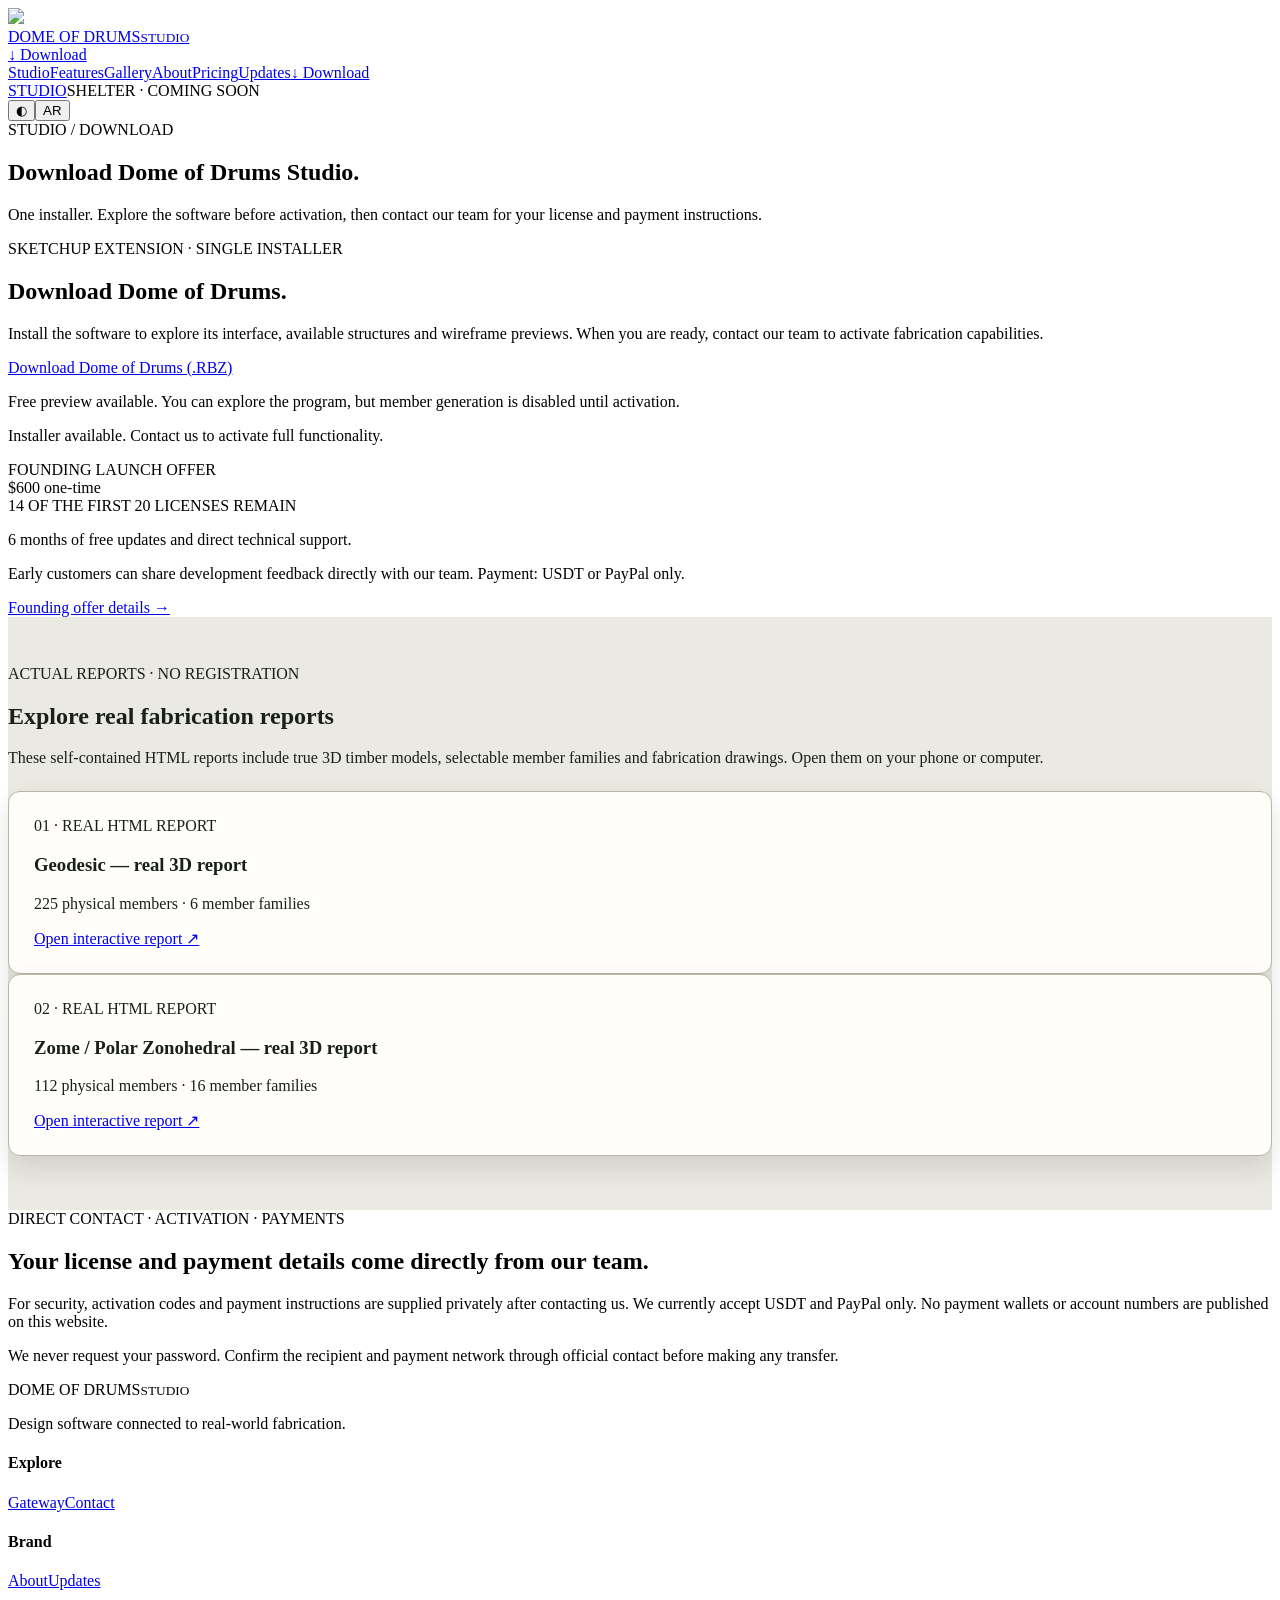
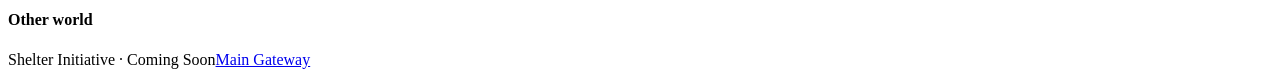
==== studio/download/index.html @ f448e8f7 "Add files via upload" ====
<!DOCTYPE html>

<html data-theme="dark" lang="en"><head><meta charset="utf-8"/><meta content="width=device-width, initial-scale=1, viewport-fit=cover" name="viewport"/><title>Download Dome of Drums Studio</title><link href="/assets/css/site.css" rel="stylesheet"/></head><body><div class="site"><header class="header dark"><div class="wrap"><a class="brand" href="/"><img src="/assets/images/logo-symbol.png"/><div class="brandname">DOME OF DRUMS<small>STUDIO</small></div></a><a class="dod-mobile-cta" data-ar="↓ تحميل" data-en="↓ Download" href="/studio/pricing/#special-launch-offer">↓ Download</a><nav class="nav"><a class="" data-ar="الاستوديو" data-en="Studio" href="/studio/">Studio</a><a class="" data-ar="المزايا" data-en="Features" href="/studio/features/">Features</a><a class="" data-ar="المعرض" data-en="Gallery" href="/studio/gallery/">Gallery</a><a class="" data-ar="عنّا" data-en="About" href="/studio/about/">About</a><a class="" data-ar="السعر" data-en="Pricing" href="/studio/pricing/">Pricing</a><a class="" data-ar="التحديثات" data-en="Updates" href="/studio/updates/">Updates</a><a class="dod-header-cta" data-ar="↓ التحميل" data-en="↓ Download" href="/studio/pricing/#special-launch-offer">↓ Download</a><div class="switcher"><a class="active" href="/studio/">STUDIO</a><span aria-label="Shelter section coming soon" class="dod-coming-soon-nav" data-ar="المأوى · قريبًا" data-en="SHELTER · COMING SOON">SHELTER · COMING SOON</span></div><button class="round theme-toggle">◐</button><button class="round lang-toggle">AR</button></nav></div></header>
<section class="pagehead dod-download-head"><div class="wrap">
<div class="kicker" data-ar="الاستوديو / التحميل" data-en="STUDIO / DOWNLOAD">STUDIO / DOWNLOAD</div>
<h1 data-ar="تحميل برنامج Dome of Drums Studio." data-en="Download Dome of Drums Studio.">Download Dome of Drums Studio.</h1>
<p data-ar="ملف تثبيت واحد. يمكنك معاينة البرنامج قبل التفعيل، ثم التواصل معنا للحصول على كود الترخيص وبيانات الدفع." data-en="One installer. Explore the software before activation, then contact our team for your license and payment instructions.">One installer. Explore the software before activation, then contact our team for your license and payment instructions.</p>
</div></section>
<section class="section paper dod-editions" id="get-installer"><div class="wrap dod-v23-install-wrap">
<div class="dod-v23-install"><div class="dod-v23-install-copy"><span class="dod-v23-eyebrow" data-ar="إضافة SketchUp · ملف تثبيت واحد" data-en="SKETCHUP EXTENSION · SINGLE INSTALLER">SKETCHUP EXTENSION · SINGLE INSTALLER</span><h2 data-ar="حمّل Dome of Drums." data-en="Download Dome of Drums.">Download Dome of Drums.</h2><p data-ar="ثبّت البرنامج لاستكشاف واجهته والأنظمة المتاحة ومعاينات الهياكل السلكية. وعندما تصبح جاهزًا، تواصل مع فريقنا لتفعيل قدرات التصنيع." data-en="Install the software to explore its interface, available structures and wireframe previews. When you are ready, contact our team to activate fabrication capabilities.">Install the software to explore its interface, available structures and wireframe previews. When you are ready, contact our team to activate fabrication capabilities.</p>
<a class="btn primary dod-v23-main-download dod-rbz-button" data-ar="تحميل البرنامج (.RBZ)" data-dod-download-rbz="unified" data-en="Download (.RBZ)" download="dome-of-drums-installer.rbz" href="/downloads/dome-of-drums-installer.rbz">Download Dome of Drums (.RBZ)</a>
<p class="dod-v23-free-note" data-ar="يمكنك معاينة البرنامج مجانًا، لكن لن تتمكن من توليد الممبرز قبل التفعيل." data-en="Free preview available. You can explore the program, but member generation is disabled until activation.">Free preview available. You can explore the program, but member generation is disabled until activation.</p>
<p class="dod-status dod-package-status" data-dod-package-status="" role="status">Installer available. Contact us to activate full functionality.</p>
</div><div class="dod-v23-install-aside"><div class="dod-v23-install-aside-tag" data-ar="عرض الإطلاق للمؤسسين" data-en="FOUNDING LAUNCH OFFER">FOUNDING LAUNCH OFFER</div><div class="dod-v23-install-amount">$600 <span data-ar="مرة واحدة" data-en="one-time">one-time</span></div><div class="dod-v23-install-left" data-ar="متبقي 14 من أول 20 رخصة" data-en="14 OF THE FIRST 20 LICENSES REMAIN">14 OF THE FIRST 20 LICENSES REMAIN</div><p data-ar="6 أشهر من التحديثات المجانية والدعم الفني المباشر." data-en="6 months of free updates and direct technical support.">6 months of free updates and direct technical support.</p><p data-ar="يمكن للمستخدمين الأوائل مشاركة ملاحظات التطوير مباشرة مع الفريق. الدفع: USDT أو PayPal فقط." data-en="Early customers can share development feedback directly with our team. Payment: USDT or PayPal only.">Early customers can share development feedback directly with our team. Payment: USDT or PayPal only.</p><a data-ar="تفاصيل عرض المؤسسين ←" data-en="Founding offer details →" href="/studio/pricing/">Founding offer details →</a></div></div>
</div></section><section class="section" style="background:#eae9e2;color:#192018;padding-top:48px;padding-bottom:54px"><div class="wrap"><div class="kicker">ACTUAL REPORTS · NO REGISTRATION</div><h2 data-ar="استكشف تقارير تصنيع حقيقية" data-en="Explore real fabrication reports">Explore real fabrication reports</h2><p data-ar="تقارير HTML مستقلة تحتوي على نماذج خشبية ثلاثية الأبعاد حقيقية، وعائلات الممبرز ورسومات التصنيع. افتحها من هاتفك أو الكمبيوتر." data-en="These self-contained HTML reports include true 3D timber models, selectable member families and fabrication drawings. Open them on your phone or computer.">These self-contained HTML reports include true 3D timber models, selectable member families and fabrication drawings. Open them on your phone or computer.</p><div class="grid2" style="margin-top:24px"><article class="card" style="background:#fffefb!important;border:1px solid #b7b5a5!important;box-shadow:0 12px 28px rgba(30,38,26,.13)!important;padding:25px;border-radius:12px;"><div class="num">01 · REAL HTML REPORT</div><h3 data-ar="Geodesic — التقرير الحقيقي" data-en="Geodesic — real 3D report">Geodesic — real 3D report</h3><p data-ar="225 ممبرًا · 6 عائلات تصنيع" data-en="225 physical members · 6 member families">225 physical members · 6 member families</p><a class="btn primary" data-ar="فتح التقرير التفاعلي ↗" data-en="Open interactive report ↗" href="/assets/reports/geodesic-fabrication-report.html" rel="noopener" target="_blank">Open interactive report ↗</a></article><article class="card" style="background:#fffefb!important;border:1px solid #b7b5a5!important;box-shadow:0 12px 28px rgba(30,38,26,.13)!important;padding:25px;border-radius:12px;"><div class="num">02 · REAL HTML REPORT</div><h3 data-ar="Zome / Polar Zonohedral — التقرير الحقيقي" data-en="Zome / Polar Zonohedral — real 3D report">Zome / Polar Zonohedral — real 3D report</h3><p data-ar="112 ممبرًا · 16 عائلة تصنيع" data-en="112 physical members · 16 member families">112 physical members · 16 member families</p><a class="btn primary" data-ar="فتح التقرير التفاعلي ↗" data-en="Open interactive report ↗" href="/assets/reports/zome-fabrication-report.html" rel="noopener" target="_blank">Open interactive report ↗</a></article></div></div></section><section class="dod-contact-band"><div class="wrap"><div class="kicker" data-ar="التواصل المباشر · التفعيل · الدفع" data-en="DIRECT CONTACT · ACTIVATION · PAYMENTS">DIRECT CONTACT · ACTIVATION · PAYMENTS</div><h2 data-ar="كود التفعيل وبيانات الدفع تصلك مباشرة من فريقنا." data-en="Your license and payment details come directly from our team.">Your license and payment details come directly from our team.</h2><p data-ar="لزيادة الأمان، يُطلب كود التفعيل وبيانات الدفع مباشرة من الفريق عبر وسائل التواصل الرسمية. طرق الدفع المتاحة حصرًا: USDT وPayPal. لا ننشر عناوين محافظ أو حسابات دفع هنا." data-en="For security, activation codes and payment instructions are supplied privately after contacting us. We currently accept USDT and PayPal only. No payment wallets or account numbers are published on this website.">For security, activation codes and payment instructions are supplied privately after contacting us. We currently accept USDT and PayPal only. No payment wallets or account numbers are published on this website.</p><div class="dod-contact-links"><a aria-label="Official email" class="dod-contact-method" data-dod-email=""></a><a aria-label="Official WhatsApp" class="dod-contact-method" data-dod-whatsapp="" rel="noopener noreferrer" target="_blank"></a></div><p class="dod-contact-fine" data-ar="لا نطلب كلمة مرورك. تأكد من هوية المستلم وشبكة USDT عبر التواصل الرسمي قبل أي تحويل." data-en="We never request your password. Confirm the recipient and payment network through official contact before making any transfer.">We never request your password. Confirm the recipient and payment network through official contact before making any transfer.</p></div></section><footer class="footer"><div class="wrap"><div><div class="brandname">DOME OF DRUMS<small>STUDIO</small></div><p data-ar="برنامج تصميم مرتبط مباشرة بالتصنيع الحقيقي." data-en="Design software connected to real-world fabrication.">Design software connected to real-world fabrication.</p></div><div><h4>Explore</h4><a href="/">Gateway</a><a href="/contact/">Contact</a></div><div><h4>Brand</h4><a href="/studio/about/">About</a><a href="/studio/updates/">Updates</a></div><div><h4>Other world</h4><span class="dod-coming-soon-footer" data-ar="المأوى · قريبًا" data-en="Shelter Initiative · Coming Soon">Shelter Initiative · Coming Soon</span><a href="/">Main Gateway</a></div></div></footer></div><script src="/assets/js/site.js"></script><script src="/assets/js/public-settings.js"></script><script src="/assets/js/public-ui.js"></script></body></html>
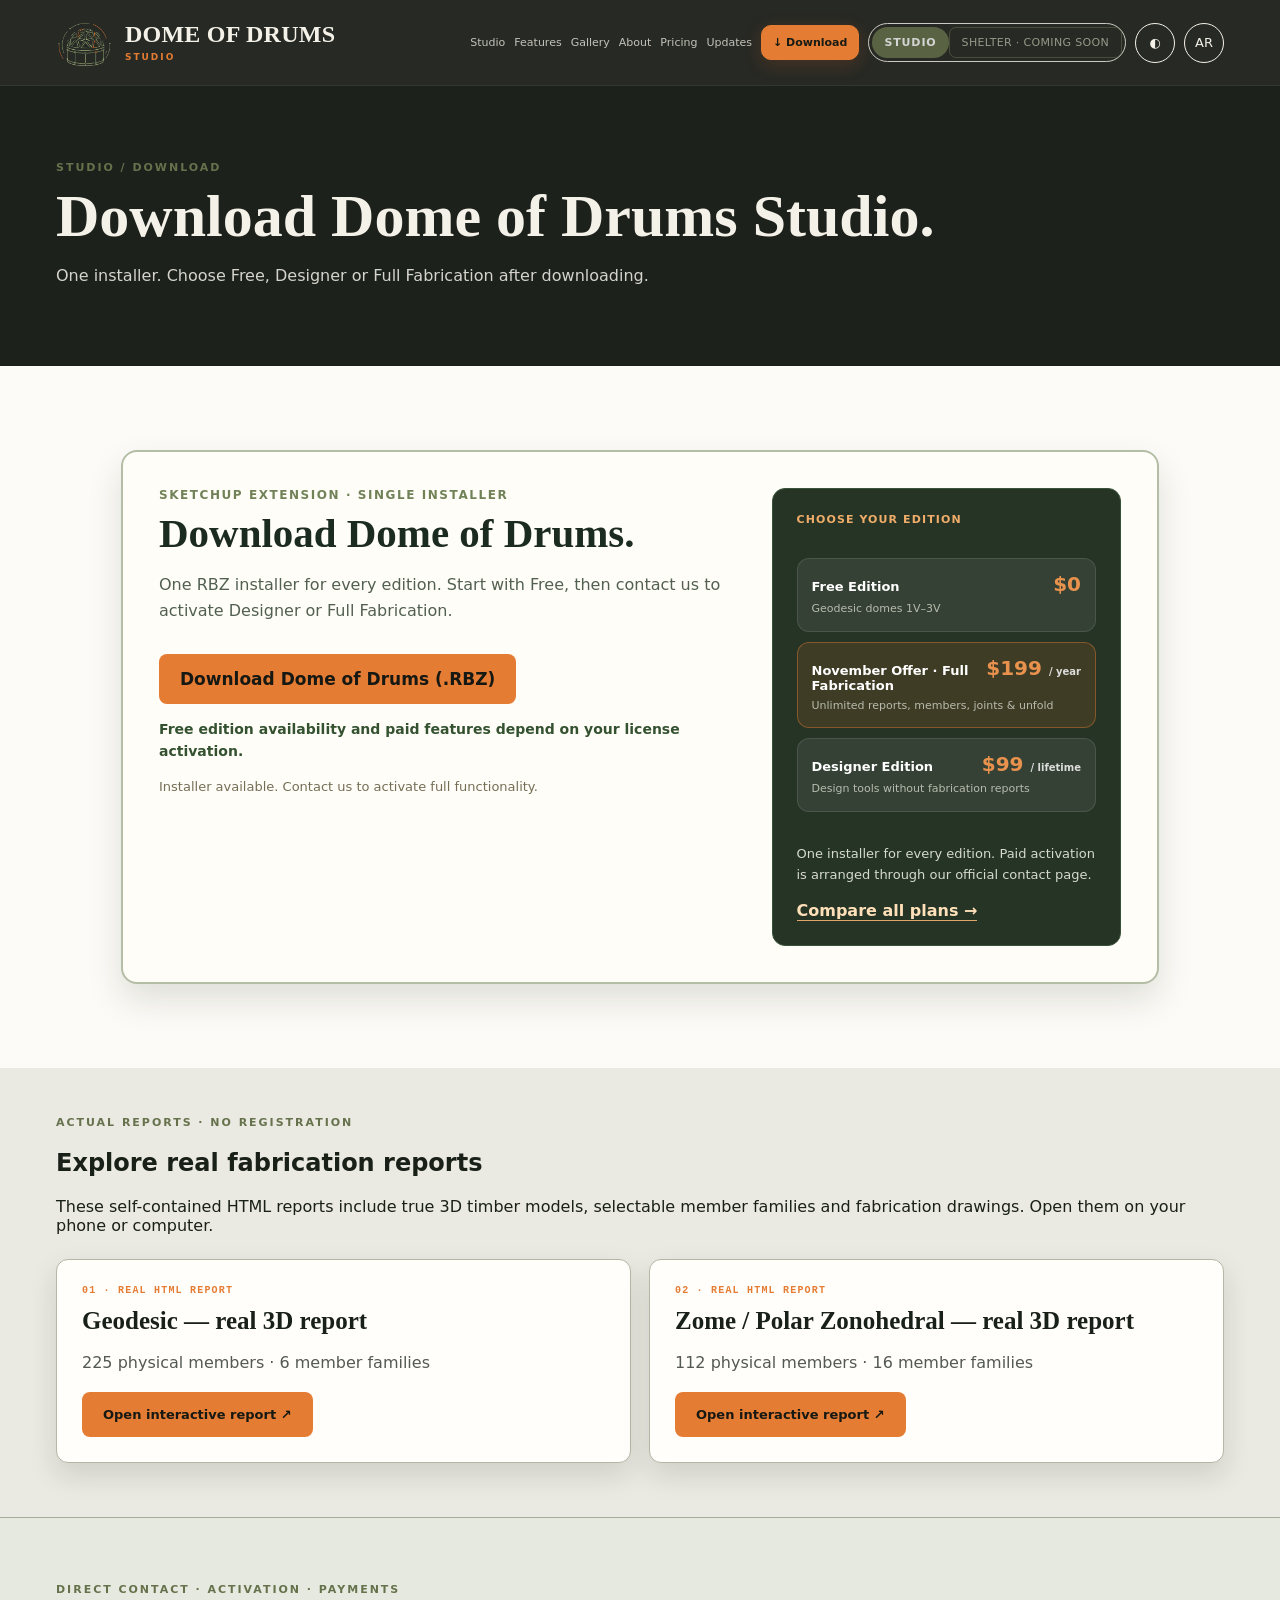
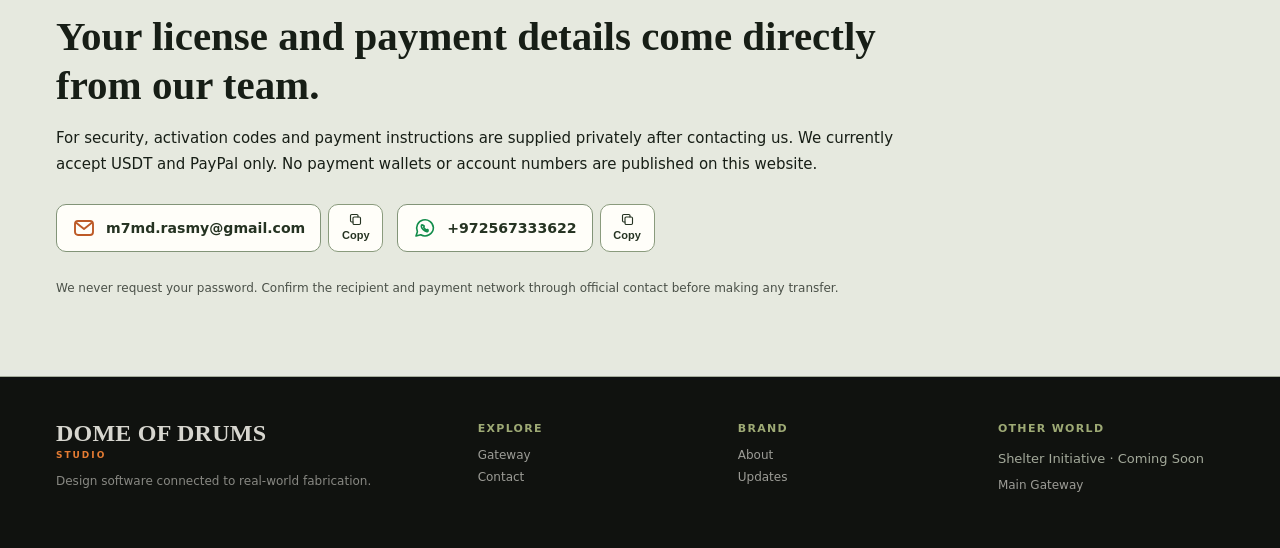
==== commit a4108079: "Update index.html" ====
--- a/studio/download/index.html
+++ b/studio/download/index.html
@@ -1,15 +1,33 @@
+<!DOCTYPE html>
 <!DOCTYPE html>
 
-<html data-theme="dark" lang="en"><head><meta charset="utf-8"/><meta content="width=device-width, initial-scale=1, viewport-fit=cover" name="viewport"/><title>Download Dome of Drums Studio</title><link href="/assets/css/site.css" rel="stylesheet"/></head><body><div class="site"><header class="header dark"><div class="wrap"><a class="brand" href="/"><img src="/assets/images/logo-symbol.png"/><div class="brandname">DOME OF DRUMS<small>STUDIO</small></div></a><a class="dod-mobile-cta" data-ar="↓ تحميل" data-en="↓ Download" href="/studio/pricing/#special-launch-offer">↓ Download</a><nav class="nav"><a class="" data-ar="الاستوديو" data-en="Studio" href="/studio/">Studio</a><a class="" data-ar="المزايا" data-en="Features" href="/studio/features/">Features</a><a class="" data-ar="المعرض" data-en="Gallery" href="/studio/gallery/">Gallery</a><a class="" data-ar="عنّا" data-en="About" href="/studio/about/">About</a><a class="" data-ar="السعر" data-en="Pricing" href="/studio/pricing/">Pricing</a><a class="" data-ar="التحديثات" data-en="Updates" href="/studio/updates/">Updates</a><a class="dod-header-cta" data-ar="↓ التحميل" data-en="↓ Download" href="/studio/pricing/#special-launch-offer">↓ Download</a><div class="switcher"><a class="active" href="/studio/">STUDIO</a><span aria-label="Shelter section coming soon" class="dod-coming-soon-nav" data-ar="المأوى · قريبًا" data-en="SHELTER · COMING SOON">SHELTER · COMING SOON</span></div><button class="round theme-toggle">◐</button><button class="round lang-toggle">AR</button></nav></div></header>
+<html data-theme="dark" lang="en"><head><meta charset="utf-8"/><meta content="width=device-width, initial-scale=1, viewport-fit=cover" name="viewport"/><title>Download Dome of Drums Studio</title><link href="/assets/css/site.css" rel="stylesheet"/><style>
+.dod-edition-summary{display:grid;gap:10px;margin:20px 0}
+.dod-edition-summary .edition-line{display:grid;grid-template-columns:1fr auto;align-items:baseline;gap:4px 10px;padding:13px 14px;border-radius:12px;background:rgba(255,255,255,.065);border:1px solid rgba(255,255,255,.11)}
+.dod-edition-summary .edition-highlight{background:rgba(217,111,43,.14);border-color:rgba(229,124,51,.42)}
+.dod-edition-summary strong{font-size:13px;color:#fff}
+.dod-edition-summary .edition-line>span{font-weight:800;color:#e8924e;font-size:20px}
+.dod-edition-summary em{font-size:10px;font-weight:600;color:#ddd;font-style:normal}
+.dod-edition-summary small{grid-column:1/-1;color:#b8bbae;font-size:11px;line-height:1.6}
+</style></head><body><div class="site"><header class="header dark"><div class="wrap"><a class="brand" href="/"><img src="/assets/images/logo-symbol.png"/><div class="brandname">DOME OF DRUMS<small>STUDIO</small></div></a><a class="dod-mobile-cta" data-ar="↓ تحميل" data-en="↓ Download" href="/studio/pricing/#special-launch-offer">↓ Download</a><nav class="nav"><a class="" data-ar="الاستوديو" data-en="Studio" href="/studio/">Studio</a><a class="" data-ar="المزايا" data-en="Features" href="/studio/features/">Features</a><a class="" data-ar="المعرض" data-en="Gallery" href="/studio/gallery/">Gallery</a><a class="" data-ar="عنّا" data-en="About" href="/studio/about/">About</a><a class="" data-ar="السعر" data-en="Pricing" href="/studio/pricing/">Pricing</a><a class="" data-ar="التحديثات" data-en="Updates" href="/studio/updates/">Updates</a><a class="dod-header-cta" data-ar="↓ التحميل" data-en="↓ Download" href="/studio/pricing/#special-launch-offer">↓ Download</a><div class="switcher"><a class="active" href="/studio/">STUDIO</a><span aria-label="Shelter section coming soon" class="dod-coming-soon-nav" data-ar="المأوى · قريبًا" data-en="SHELTER · COMING SOON">SHELTER · COMING SOON</span></div><button class="round theme-toggle">◐</button><button class="round lang-toggle">AR</button></nav></div></header>
 <section class="pagehead dod-download-head"><div class="wrap">
 <div class="kicker" data-ar="الاستوديو / التحميل" data-en="STUDIO / DOWNLOAD">STUDIO / DOWNLOAD</div>
-<h1 data-ar="تحميل برنامج Dome of Drums Studio." data-en="Download Dome of Drums Studio.">Download Dome of Drums Studio.</h1>
-<p data-ar="ملف تثبيت واحد. يمكنك معاينة البرنامج قبل التفعيل، ثم التواصل معنا للحصول على كود الترخيص وبيانات الدفع." data-en="One installer. Explore the software before activation, then contact our team for your license and payment instructions.">One installer. Explore the software before activation, then contact our team for your license and payment instructions.</p>
+<h1 data-ar="حمّل برنامج Dome of Drums Studio." data-en="Download Dome of Drums Studio.">Download Dome of Drums Studio.</h1>
+<p data-ar="ملف تثبيت واحد. اختر النسخة المجانية أو المصمم أو التصنيع الكامل بعد التحميل." data-en="One installer. Choose Free, Designer or Full Fabrication after downloading.">One installer. Choose Free, Designer or Full Fabrication after downloading.</p>
 </div></section>
 <section class="section paper dod-editions" id="get-installer"><div class="wrap dod-v23-install-wrap">
-<div class="dod-v23-install"><div class="dod-v23-install-copy"><span class="dod-v23-eyebrow" data-ar="إضافة SketchUp · ملف تثبيت واحد" data-en="SKETCHUP EXTENSION · SINGLE INSTALLER">SKETCHUP EXTENSION · SINGLE INSTALLER</span><h2 data-ar="حمّل Dome of Drums." data-en="Download Dome of Drums.">Download Dome of Drums.</h2><p data-ar="ثبّت البرنامج لاستكشاف واجهته والأنظمة المتاحة ومعاينات الهياكل السلكية. وعندما تصبح جاهزًا، تواصل مع فريقنا لتفعيل قدرات التصنيع." data-en="Install the software to explore its interface, available structures and wireframe previews. When you are ready, contact our team to activate fabrication capabilities.">Install the software to explore its interface, available structures and wireframe previews. When you are ready, contact our team to activate fabrication capabilities.</p>
+<div class="dod-v23-install"><div class="dod-v23-install-copy"><span class="dod-v23-eyebrow" data-ar="إضافة SketchUp · ملف تثبيت واحد" data-en="SKETCHUP EXTENSION · SINGLE INSTALLER">SKETCHUP EXTENSION · SINGLE INSTALLER</span><h2 data-ar="حمّل Dome of Drums." data-en="Download Dome of Drums.">Download Dome of Drums.</h2><p data-ar="ملف RBZ واحد لجميع النسخ. ابدأ بالمجانية، ثم تواصل معنا لتفعيل نسخة المصمم أو التصنيع الكامل." data-en="One RBZ installer for every edition. Start with Free, then contact us to activate Designer or Full Fabrication.">One RBZ installer for every edition. Start with Free, then contact us to activate Designer or Full Fabrication.</p>
 <a class="btn primary dod-v23-main-download dod-rbz-button" data-ar="تحميل البرنامج (.RBZ)" data-dod-download-rbz="unified" data-en="Download (.RBZ)" download="dome-of-drums-installer.rbz" href="/downloads/dome-of-drums-installer.rbz">Download Dome of Drums (.RBZ)</a>
-<p class="dod-v23-free-note" data-ar="يمكنك معاينة البرنامج مجانًا، لكن لن تتمكن من توليد الممبرز قبل التفعيل." data-en="Free preview available. You can explore the program, but member generation is disabled until activation.">Free preview available. You can explore the program, but member generation is disabled until activation.</p>
+<p class="dod-v23-free-note" data-ar="تختلف القدرات المجانية والمدفوعة بحسب حالة تفعيل الرخصة." data-en="Free edition availability and paid features depend on your license activation.">Free edition availability and paid features depend on your license activation.</p>
 <p class="dod-status dod-package-status" data-dod-package-status="" role="status">Installer available. Contact us to activate full functionality.</p>
-</div><div class="dod-v23-install-aside"><div class="dod-v23-install-aside-tag" data-ar="عرض الإطلاق للمؤسسين" data-en="FOUNDING LAUNCH OFFER">FOUNDING LAUNCH OFFER</div><div class="dod-v23-install-amount">$600 <span data-ar="مرة واحدة" data-en="one-time">one-time</span></div><div class="dod-v23-install-left" data-ar="متبقي 14 من أول 20 رخصة" data-en="14 OF THE FIRST 20 LICENSES REMAIN">14 OF THE FIRST 20 LICENSES REMAIN</div><p data-ar="6 أشهر من التحديثات المجانية والدعم الفني المباشر." data-en="6 months of free updates and direct technical support.">6 months of free updates and direct technical support.</p><p data-ar="يمكن للمستخدمين الأوائل مشاركة ملاحظات التطوير مباشرة مع الفريق. الدفع: USDT أو PayPal فقط." data-en="Early customers can share development feedback directly with our team. Payment: USDT or PayPal only.">Early customers can share development feedback directly with our team. Payment: USDT or PayPal only.</p><a data-ar="تفاصيل عرض المؤسسين ←" data-en="Founding offer details →" href="/studio/pricing/">Founding offer details →</a></div></div>
-</div></section><section class="section" style="background:#eae9e2;color:#192018;padding-top:48px;padding-bottom:54px"><div class="wrap"><div class="kicker">ACTUAL REPORTS · NO REGISTRATION</div><h2 data-ar="استكشف تقارير تصنيع حقيقية" data-en="Explore real fabrication reports">Explore real fabrication reports</h2><p data-ar="تقارير HTML مستقلة تحتوي على نماذج خشبية ثلاثية الأبعاد حقيقية، وعائلات الممبرز ورسومات التصنيع. افتحها من هاتفك أو الكمبيوتر." data-en="These self-contained HTML reports include true 3D timber models, selectable member families and fabrication drawings. Open them on your phone or computer.">These self-contained HTML reports include true 3D timber models, selectable member families and fabrication drawings. Open them on your phone or computer.</p><div class="grid2" style="margin-top:24px"><article class="card" style="background:#fffefb!important;border:1px solid #b7b5a5!important;box-shadow:0 12px 28px rgba(30,38,26,.13)!important;padding:25px;border-radius:12px;"><div class="num">01 · REAL HTML REPORT</div><h3 data-ar="Geodesic — التقرير الحقيقي" data-en="Geodesic — real 3D report">Geodesic — real 3D report</h3><p data-ar="225 ممبرًا · 6 عائلات تصنيع" data-en="225 physical members · 6 member families">225 physical members · 6 member families</p><a class="btn primary" data-ar="فتح التقرير التفاعلي ↗" data-en="Open interactive report ↗" href="/assets/reports/geodesic-fabrication-report.html" rel="noopener" target="_blank">Open interactive report ↗</a></article><article class="card" style="background:#fffefb!important;border:1px solid #b7b5a5!important;box-shadow:0 12px 28px rgba(30,38,26,.13)!important;padding:25px;border-radius:12px;"><div class="num">02 · REAL HTML REPORT</div><h3 data-ar="Zome / Polar Zonohedral — التقرير الحقيقي" data-en="Zome / Polar Zonohedral — real 3D report">Zome / Polar Zonohedral — real 3D report</h3><p data-ar="112 ممبرًا · 16 عائلة تصنيع" data-en="112 physical members · 16 member families">112 physical members · 16 member families</p><a class="btn primary" data-ar="فتح التقرير التفاعلي ↗" data-en="Open interactive report ↗" href="/assets/reports/zome-fabrication-report.html" rel="noopener" target="_blank">Open interactive report ↗</a></article></div></div></section><section class="dod-contact-band"><div class="wrap"><div class="kicker" data-ar="التواصل المباشر · التفعيل · الدفع" data-en="DIRECT CONTACT · ACTIVATION · PAYMENTS">DIRECT CONTACT · ACTIVATION · PAYMENTS</div><h2 data-ar="كود التفعيل وبيانات الدفع تصلك مباشرة من فريقنا." data-en="Your license and payment details come directly from our team.">Your license and payment details come directly from our team.</h2><p data-ar="لزيادة الأمان، يُطلب كود التفعيل وبيانات الدفع مباشرة من الفريق عبر وسائل التواصل الرسمية. طرق الدفع المتاحة حصرًا: USDT وPayPal. لا ننشر عناوين محافظ أو حسابات دفع هنا." data-en="For security, activation codes and payment instructions are supplied privately after contacting us. We currently accept USDT and PayPal only. No payment wallets or account numbers are published on this website.">For security, activation codes and payment instructions are supplied privately after contacting us. We currently accept USDT and PayPal only. No payment wallets or account numbers are published on this website.</p><div class="dod-contact-links"><a aria-label="Official email" class="dod-contact-method" data-dod-email=""></a><a aria-label="Official WhatsApp" class="dod-contact-method" data-dod-whatsapp="" rel="noopener noreferrer" target="_blank"></a></div><p class="dod-contact-fine" data-ar="لا نطلب كلمة مرورك. تأكد من هوية المستلم وشبكة USDT عبر التواصل الرسمي قبل أي تحويل." data-en="We never request your password. Confirm the recipient and payment network through official contact before making any transfer.">We never request your password. Confirm the recipient and payment network through official contact before making any transfer.</p></div></section><footer class="footer"><div class="wrap"><div><div class="brandname">DOME OF DRUMS<small>STUDIO</small></div><p data-ar="برنامج تصميم مرتبط مباشرة بالتصنيع الحقيقي." data-en="Design software connected to real-world fabrication.">Design software connected to real-world fabrication.</p></div><div><h4>Explore</h4><a href="/">Gateway</a><a href="/contact/">Contact</a></div><div><h4>Brand</h4><a href="/studio/about/">About</a><a href="/studio/updates/">Updates</a></div><div><h4>Other world</h4><span class="dod-coming-soon-footer" data-ar="المأوى · قريبًا" data-en="Shelter Initiative · Coming Soon">Shelter Initiative · Coming Soon</span><a href="/">Main Gateway</a></div></div></footer></div><script src="/assets/js/site.js"></script><script src="/assets/js/public-settings.js"></script><script src="/assets/js/public-ui.js"></script></body></html>+</div><div class="dod-v23-install-aside">
+<div class="dod-v23-install-aside-tag" data-ar="اختر نسختك" data-en="CHOOSE YOUR EDITION">CHOOSE YOUR EDITION</div>
+<div class="dod-edition-summary">
+<div class="edition-line"><strong data-ar="النسخة المجانية" data-en="Free Edition">Free Edition</strong><span>$0</span><small data-ar="قباب جيوديسية 1V–3V" data-en="Geodesic domes 1V–3V">Geodesic domes 1V–3V</small></div>
+<div class="edition-line edition-highlight"><strong data-ar="عرض نوفمبر · التصنيع الكامل" data-en="November Offer · Full Fabrication">November Offer · Full Fabrication</strong><span>$199 <em data-ar="/ سنة" data-en="/ year">/ year</em></span><small data-ar="تقارير غير محدودة، الممبرز، التعشيق والفرد" data-en="Unlimited reports, members, joints &amp; unfold">Unlimited reports, members, joints &amp; unfold</small></div>
+<div class="edition-line"><strong data-ar="نسخة المصمم" data-en="Designer Edition">Designer Edition</strong><span>$99 <em data-ar="/ مدى الحياة" data-en="/ lifetime">/ lifetime</em></span><small data-ar="أدوات التصميم دون تقارير التصنيع" data-en="Design tools without fabrication reports">Design tools without fabrication reports</small></div>
+</div>
+<p data-ar="ملف تثبيت واحد لجميع النسخ. يتم ترتيب التفعيل المدفوع عبر صفحة التواصل الرسمية." data-en="One installer for every edition. Paid activation is arranged through our official contact page.">One installer for every edition. Paid activation is arranged through our official contact page.</p>
+<a data-ar="قارن جميع الخطط ←" data-en="Compare all plans →" href="/studio/pricing/">Compare all plans →</a>
+</div></div>
+</div></section><section class="section" style="background:#eae9e2;color:#192018;padding-top:48px;padding-bottom:54px"><div class="wrap"><div class="kicker">ACTUAL REPORTS · NO REGISTRATION</div><h2 data-ar="استكشف تقارير تصنيع حقيقية" data-en="Explore real fabrication reports">Explore real fabrication reports</h2><p data-ar="تقارير HTML مستقلة تحتوي على نماذج خشبية ثلاثية الأبعاد حقيقية، وعائلات الممبرز ورسومات التصنيع. افتحها من هاتفك أو الكمبيوتر." data-en="These self-contained HTML reports include true 3D timber models, selectable member families and fabrication drawings. Open them on your phone or computer.">These self-contained HTML reports include true 3D timber models, selectable member families and fabrication drawings. Open them on your phone or computer.</p><div class="grid2" style="margin-top:24px"><article class="card" style="background:#fffefb!important;border:1px solid #b7b5a5!important;box-shadow:0 12px 28px rgba(30,38,26,.13)!important;padding:25px;border-radius:12px;"><div class="num">01 · REAL HTML REPORT</div><h3 data-ar="Geodesic — التقرير الحقيقي" data-en="Geodesic — real 3D report">Geodesic — real 3D report</h3><p data-ar="225 ممبرًا · 6 عائلات تصنيع" data-en="225 physical members · 6 member families">225 physical members · 6 member families</p><a class="btn primary" data-ar="فتح التقرير التفاعلي ↗" data-en="Open interactive report ↗" href="/assets/reports/geodesic-fabrication-report.html" rel="noopener" target="_blank">Open interactive report ↗</a></article><article class="card" style="background:#fffefb!important;border:1px solid #b7b5a5!important;box-shadow:0 12px 28px rgba(30,38,26,.13)!important;padding:25px;border-radius:12px;"><div class="num">02 · REAL HTML REPORT</div><h3 data-ar="Zome / Polar Zonohedral — التقرير الحقيقي" data-en="Zome / Polar Zonohedral — real 3D report">Zome / Polar Zonohedral — real 3D report</h3><p data-ar="112 ممبرًا · 16 عائلة تصنيع" data-en="112 physical members · 16 member families">112 physical members · 16 member families</p><a class="btn primary" data-ar="فتح التقرير التفاعلي ↗" data-en="Open interactive report ↗" href="/assets/reports/zome-fabrication-report.html" rel="noopener" target="_blank">Open interactive report ↗</a></article></div></div></section><section class="dod-contact-band"><div class="wrap"><div class="kicker" data-ar="التواصل المباشر · التفعيل · الدفع" data-en="DIRECT CONTACT · ACTIVATION · PAYMENTS">DIRECT CONTACT · ACTIVATION · PAYMENTS</div><h2 data-ar="كود التفعيل وبيانات الدفع تصلك مباشرة من فريقنا." data-en="Your license and payment details come directly from our team.">Your license and payment details come directly from our team.</h2><p data-ar="لزيادة الأمان، يُطلب كود التفعيل وبيانات الدفع مباشرة من الفريق عبر وسائل التواصل الرسمية. طرق الدفع المتاحة حصرًا: USDT وPayPal. لا ننشر عناوين محافظ أو حسابات دفع هنا." data-en="For security, activation codes and payment instructions are supplied privately after contacting us. We currently accept USDT and PayPal only. No payment wallets or account numbers are published on this website.">For security, activation codes and payment instructions are supplied privately after contacting us. We currently accept USDT and PayPal only. No payment wallets or account numbers are published on this website.</p><div class="dod-contact-links"><a aria-label="Official email" class="dod-contact-method" data-dod-email=""></a><a aria-label="Official WhatsApp" class="dod-contact-method" data-dod-whatsapp="" rel="noopener noreferrer" target="_blank"></a></div><p class="dod-contact-fine" data-ar="لا نطلب كلمة مرورك. تأكد من هوية المستلم وشبكة USDT عبر التواصل الرسمي قبل أي تحويل." data-en="We never request your password. Confirm the recipient and payment network through official contact before making any transfer.">We never request your password. Confirm the recipient and payment network through official contact before making any transfer.</p></div></section><footer class="footer"><div class="wrap"><div><div class="brandname">DOME OF DRUMS<small>STUDIO</small></div><p data-ar="برنامج تصميم مرتبط مباشرة بالتصنيع الحقيقي." data-en="Design software connected to real-world fabrication.">Design software connected to real-world fabrication.</p></div><div><h4>Explore</h4><a href="/">Gateway</a><a href="/contact/">Contact</a></div><div><h4>Brand</h4><a href="/studio/about/">About</a><a href="/studio/updates/">Updates</a></div><div><h4>Other world</h4><span class="dod-coming-soon-footer" data-ar="المأوى · قريبًا" data-en="Shelter Initiative · Coming Soon">Shelter Initiative · Coming Soon</span><a href="/">Main Gateway</a></div></div></footer></div><script src="/assets/js/site.js"></script><script src="/assets/js/public-settings.js"></script><script src="/assets/js/public-ui.js"></script></body></html>
--- a/assets/css/site.css
+++ b/assets/css/site.css
@@ -0,0 +1,1153 @@
+
+:root{--cream:#F4F1E8;--paper:#FCFBF7;--ink:#1A1D18;--olive:#66724C;--deep:#46513A;--sage:#9EAA75;--orange:#D96F2B;--orange2:#E57C33;--carbon:#151813;--forest:#1D211B;--muted:#B8B8AC;--line:rgba(102,114,76,.20);--serif:Georgia,"Times New Roman",serif;--sans:Inter,ui-sans-serif,system-ui,-apple-system,"Segoe UI",Arial,sans-serif;--mono:Consolas,monospace}
+*{box-sizing:border-box}html{scroll-behavior:smooth}body{margin:0;background:var(--cream);color:var(--ink);font-family:var(--sans);font-size:16px}a{text-decoration:none;color:inherit}button,input,textarea,select{font:inherit}.site{min-width:1180px}.wrap{max-width:1360px;margin:auto;padding-left:56px;padding-right:56px}
+.header{height:86px;position:sticky;top:0;z-index:50;display:flex;align-items:center;border-bottom:1px solid var(--line);backdrop-filter:blur(16px)}.header.dark{background:rgba(21,24,19,.92);color:var(--cream)}.header.light{background:rgba(244,241,232,.94);color:var(--ink)}.header .wrap{width:100%;display:flex;align-items:center;gap:26px}
+.brand{display:flex;align-items:center;gap:12px;min-width:270px}.brand img{width:57px;height:57px;object-fit:contain}.brandname{font:600 24px/.92 var(--serif);letter-spacing:.01em}.brandname small{display:block;margin-top:6px;color:var(--orange2);font:700 9px var(--sans);letter-spacing:.22em}
+.nav{margin-left:auto;display:flex;gap:20px;align-items:center;font-size:13px}.nav a{opacity:.76}.nav a:hover,.nav a.current{opacity:1;color:var(--orange2)}.switcher{display:flex;border:1px solid currentColor;border-radius:999px;padding:3px;opacity:.8}.switcher a{font:700 10px var(--sans);letter-spacing:.08em;padding:9px 12px;border-radius:999px}.switcher .active{background:var(--olive);color:white;opacity:1}.round{width:40px;height:40px;border-radius:50%;background:transparent;border:1px solid currentColor;color:inherit;cursor:pointer}
+.hero{position:relative;min-height:660px;display:grid;grid-template-columns:46% 54%;overflow:hidden}.hero.dark{background:var(--carbon);color:var(--cream)}.hero.light{background:var(--cream);color:var(--ink)}.hero-copy{padding:98px 40px 76px 64px;display:flex;flex-direction:column;justify-content:center;z-index:3}.kicker{font-size:11px;letter-spacing:.18em;text-transform:uppercase;font-weight:800;color:var(--olive)}.dark .kicker,.darksec .kicker{color:var(--sage)}.hero h1{font:600 66px/.97 var(--serif);letter-spacing:-.03em;margin:18px 0 22px}.hero h1 em{font-style:normal;color:var(--orange2)}.hero p{font-size:17px;line-height:1.72;max-width:650px;opacity:.80}.actions{display:flex;gap:12px;margin-top:28px}.btn{display:inline-flex;align-items:center;justify-content:center;padding:14px 20px;border-radius:8px;font-size:13px;font-weight:800;border:1px solid transparent;cursor:pointer}.btn.primary{background:var(--orange2);color:#151813}.btn.secondary{background:transparent;border-color:var(--olive);color:inherit}.dark .btn.secondary,.darksec .btn.secondary{border-color:var(--sage)}
+.hero-media{position:relative;min-height:660px;overflow:hidden;background:var(--forest)}.hero-media img{position:absolute;inset:0;width:100%;height:100%;object-fit:cover}.hero-media:after{content:"";position:absolute;inset:0;background:linear-gradient(90deg,rgba(21,24,19,.90),rgba(21,24,19,.10) 46%,rgba(21,24,19,.18))}.hero.light .hero-media:after{background:linear-gradient(90deg,rgba(244,241,232,.88),rgba(244,241,232,.04) 45%,rgba(0,0,0,.08))}.caption{position:absolute;right:28px;bottom:26px;z-index:4;background:rgba(21,24,19,.84);color:white;padding:11px 14px;border-radius:7px;font:10px var(--mono);letter-spacing:.06em}
+.section{padding:84px 0}.paper{background:var(--paper)}.cream{background:var(--cream)}.darksec{background:var(--carbon);color:var(--cream)}.section-head{display:flex;align-items:flex-end;justify-content:space-between;gap:40px;margin-bottom:32px}.section-head h2{font:600 45px/1.04 var(--serif);margin:0}.section-head p{max-width:560px;line-height:1.7;opacity:.72}.grid2{display:grid;grid-template-columns:repeat(2,1fr);gap:18px}.grid3{display:grid;grid-template-columns:repeat(3,1fr);gap:18px}.card{background:rgba(255,255,255,.60);border:1px solid var(--line);border-radius:14px;padding:27px}.darksec .card{background:#1D211B;border-color:rgba(158,170,117,.16)}.card .num{font:700 10px var(--mono);letter-spacing:.12em;color:var(--orange2)}.card h3{font:600 25px/1.08 var(--serif);margin:11px 0}.card p{line-height:1.64;opacity:.74}.card ul{padding-left:20px;line-height:1.7;opacity:.78}.rtl .card ul{padding-right:20px;padding-left:0}
+.media-row{display:grid;grid-template-columns:1fr 1fr;min-height:490px;border:1px solid var(--line);border-radius:16px;overflow:hidden}.media{position:relative;background:#ddd;min-height:490px}.media img{width:100%;height:100%;object-fit:cover;position:absolute;inset:0}.media-copy{padding:54px;display:flex;justify-content:center;flex-direction:column}.media-copy h2{font:600 44px/1.04 var(--serif);margin:12px 0 18px}.media-copy p{line-height:1.75;opacity:.76}.tags{display:flex;gap:8px;flex-wrap:wrap;margin-top:18px}.tag{border:1px solid var(--line);border-radius:999px;padding:8px 11px;font:10px var(--mono)}
+.process{display:grid;grid-template-columns:repeat(3,1fr);border:1px solid var(--line);border-radius:14px;overflow:hidden}.step{padding:30px;border-right:1px solid var(--line)}.step:last-child{border-right:0}.step b{font:700 11px var(--mono);color:var(--orange2)}.step h3{font:600 27px var(--serif);margin:10px 0}.step p{line-height:1.6;opacity:.72}
+.pagehead{padding:75px 0 60px;background:var(--forest);color:var(--cream)}.pagehead h1{font:600 60px/1 var(--serif);margin:12px 0}.pagehead p{max-width:850px;line-height:1.75;color:#D4D4CC}.gallery{display:grid;grid-template-columns:repeat(3,1fr);gap:16px}.gallery figure{margin:0;border-radius:13px;overflow:hidden;background:white;border:1px solid var(--line)}.gallery img{width:100%;height:245px;object-fit:cover;display:block}.gallery figcaption{padding:17px}.gallery b{font:600 20px var(--serif)}.gallery small{display:block;margin-top:6px;color:#6a7064}
+.price{border:1px solid var(--line);border-radius:18px;padding:38px;max-width:840px;margin:auto;background:var(--paper)}.price .amount{font:600 72px var(--serif);color:var(--deep)}.price .amount span{font:13px var(--sans);color:#6b7165}.price ul{columns:2;line-height:1.9}
+.compare{width:100%;border-collapse:collapse;background:var(--paper);border-radius:14px;overflow:hidden}.compare th,.compare td{padding:16px;border-bottom:1px solid var(--line);text-align:left}.rtl .compare th,.rtl .compare td{text-align:right}.compare th{background:#e8eadf;font-size:12px;letter-spacing:.08em;text-transform:uppercase}.compare tr:last-child td{border-bottom:0}
+.models{display:grid;grid-template-columns:repeat(3,1fr);gap:18px}.model{border:1px solid var(--line);border-radius:16px;overflow:hidden;background:var(--paper)}.modeltop{padding:24px;background:var(--deep);color:white}.modeltop h3{font:600 33px var(--serif);margin:0}.modelbody{padding:24px}.modelbody .cost{font:600 35px var(--serif);color:var(--orange)}.modelbody dl{display:grid;grid-template-columns:1fr auto;gap:10px;margin:18px 0}.modelbody dt{color:#6e7469}.modelbody dd{margin:0;font-weight:800}
+.callout{border-left:4px solid var(--orange2);background:#ece8dc;padding:22px 24px;border-radius:0 10px 10px 0;line-height:1.7}.rtl .callout{border-left:0;border-right:4px solid var(--orange2);border-radius:10px 0 0 10px}.cta{padding:42px;border-radius:15px;background:linear-gradient(110deg,var(--orange),#E78436);color:#171914;display:flex;align-items:center;justify-content:space-between;gap:30px}.cta h2{font:600 37px var(--serif);margin:0}.cta p{max-width:600px;opacity:.85}
+.form{display:grid;grid-template-columns:1fr 1fr;gap:14px}.form .full{grid-column:1/-1}.form input,.form textarea,.form select{width:100%;padding:14px;border-radius:8px;border:1px solid var(--line);background:var(--paper);color:var(--ink)}.form textarea{min-height:140px}
+.footer{background:#10120F;color:#D7D6CF;padding:45px 0}.footer .wrap{display:grid;grid-template-columns:1.2fr repeat(3,.7fr);gap:34px}.footer h4{color:var(--sage);font-size:11px;letter-spacing:.12em;text-transform:uppercase;margin:0 0 13px}.footer a{display:block;font-size:12px;opacity:.70;margin:8px 0}.footer p{font-size:12px;line-height:1.65;opacity:.60}
+.gateway{min-height:100vh;background:var(--carbon);color:var(--cream)}.gateway-top{height:102px;display:flex;align-items:center;justify-content:space-between;padding:0 52px}.gateway-main{display:grid;grid-template-columns:1fr 1fr;gap:1px;background:rgba(255,255,255,.12)}.portal{position:relative;min-height:720px;display:flex;align-items:flex-end;padding:58px;overflow:hidden}.portal img{position:absolute;inset:0;width:100%;height:100%;object-fit:cover;transition:transform .7s ease}.portal:hover img{transform:scale(1.025)}.portal:after{content:"";position:absolute;inset:0;background:linear-gradient(180deg,rgba(10,12,9,.12),rgba(10,12,9,.92) 78%)}.portalcontent{position:relative;z-index:2;max-width:580px}.portal h2{font:600 52px/1 var(--serif);margin:12px 0}.portal p{line-height:1.65;color:#D7D8D1}.notice{font:700 10px var(--mono);letter-spacing:.08em;color:var(--orange2)}
+html[data-theme="light"] .header.dark{background:rgba(244,241,232,.94);color:var(--ink)}html[data-theme="light"] .hero.dark{background:var(--cream);color:var(--ink)}html[data-theme="light"] .darksec{background:#E8E7DD;color:var(--ink)}html[data-theme="light"] .darksec .card{background:#F7F6F1;color:var(--ink);border-color:var(--line)}html[data-theme="light"] .pagehead{background:#E7EADF;color:var(--ink)}html[data-theme="light"] .pagehead p{color:#596052}
+.rtl{direction:rtl}.rtl .nav{margin-left:0;margin-right:auto}.rtl .hero-copy{text-align:right}.rtl .section-head{text-align:right}
+
+
+
+/* =========================================================
+   V5 — Studio homepage inspired by SOLIDWORKS' current
+   marketing rhythm: hero -> First Look video -> capability
+   portfolio -> manufacturing detail -> CTA.
+   Visual identity remains Dome of Drums.
+   ========================================================= */
+
+.sw-home{background:var(--paper)}
+.sw-hero{
+  position:relative;
+  overflow:hidden;
+  background:
+    linear-gradient(112deg,#f7f6f1 0%,#f7f6f1 48%,#e7eadf 48%,#e7eadf 100%);
+  color:var(--ink)
+}
+.sw-hero .wrap{
+  min-height:645px;
+  display:grid;
+  grid-template-columns:45% 55%;
+  align-items:center;
+}
+.sw-hero-copy{padding:76px 38px 76px 0;position:relative;z-index:3}
+.sw-hero-copy h1{
+  font:600 68px/.96 var(--serif);
+  letter-spacing:-.035em;
+  margin:18px 0 24px;
+  max-width:650px
+}
+.sw-hero-copy h1 em{font-style:normal;color:var(--orange2)}
+.sw-hero-copy p{
+  max-width:610px;
+  font-size:18px;
+  line-height:1.72;
+  color:#5b6258
+}
+.sw-hero-visual{
+  height:520px;
+  margin-left:28px;
+  position:relative;
+  overflow:hidden;
+  border-radius:2px 2px 2px 72px;
+  box-shadow:0 28px 70px rgba(30,36,25,.12)
+}
+.sw-hero-visual img{width:100%;height:100%;object-fit:cover}
+.sw-hero-visual:after{
+  content:"";
+  position:absolute;inset:0;
+  background:linear-gradient(90deg,rgba(231,234,223,.40),transparent 38%)
+}
+.sw-hero-card{
+  position:absolute;z-index:3;left:30px;bottom:28px;
+  width:min(420px,75%);
+  padding:18px 20px;
+  background:rgba(252,251,247,.94);
+  border-left:5px solid var(--orange2);
+  box-shadow:0 18px 55px rgba(20,25,17,.18)
+}
+.sw-hero-card b{
+  display:block;
+  font:800 10px var(--mono);
+  letter-spacing:.10em;
+  color:var(--deep)
+}
+.sw-hero-card span{
+  display:block;margin-top:5px;
+  font-size:13px;line-height:1.45;color:#646b60
+}
+.sw-quick{
+  background:var(--deep);
+  color:#fff
+}
+.sw-quick .wrap{
+  display:grid;
+  grid-template-columns:repeat(3,1fr);
+  padding-top:0;padding-bottom:0
+}
+.sw-quick-item{
+  padding:26px 30px;
+  border-right:1px solid rgba(255,255,255,.16)
+}
+.sw-quick-item:last-child{border-right:0}
+.sw-quick-item b{display:block;font:600 22px/1.1 var(--serif)}
+.sw-quick-item span{
+  display:block;margin-top:7px;
+  color:#dce2cf;font-size:12px;line-height:1.55
+}
+
+.sw-firstlook{padding:96px 0;background:#fff}
+.sw-firstlook-grid{
+  display:grid;
+  grid-template-columns:58% 42%;
+  gap:56px;
+  align-items:center
+}
+.sw-video{
+  position:relative;
+  aspect-ratio:16/9;
+  overflow:hidden;
+  background:#111;
+  box-shadow:0 24px 65px rgba(22,27,19,.16)
+}
+.sw-video iframe{
+  position:absolute;inset:0;width:100%;height:100%;border:0
+}
+.sw-copy .eyebrow{
+  font:800 11px var(--mono);
+  letter-spacing:.14em;
+  color:var(--olive);
+  text-transform:uppercase
+}
+.sw-copy h2{
+  font:600 49px/1.03 var(--serif);
+  letter-spacing:-.025em;
+  margin:13px 0 21px
+}
+.sw-copy p{
+  font-size:16px;line-height:1.76;
+  color:#5e655b
+}
+.sw-copy .more{
+  margin-top:18px;
+  padding-top:18px;
+  border-top:1px solid var(--line);
+  font-size:13px;line-height:1.65;color:#687064
+}
+.sw-copy .more b{color:var(--deep)}
+
+.sw-capabilities{padding:92px 0;background:#f2f3ed}
+.sw-capabilities-head{max-width:900px;margin-bottom:36px}
+.sw-capabilities-head h2{
+  font:600 49px/1.03 var(--serif);
+  letter-spacing:-.025em;
+  margin:12px 0 17px
+}
+.sw-capabilities-head p{max-width:760px;line-height:1.7;color:#62695e}
+.sw-cap-grid{
+  display:grid;
+  grid-template-columns:repeat(3,1fr);
+  border-left:1px solid var(--line);
+  border-top:1px solid var(--line)
+}
+.sw-cap{
+  min-height:295px;
+  padding:31px;
+  background:#fff;
+  border-right:1px solid var(--line);
+  border-bottom:1px solid var(--line);
+  position:relative
+}
+.sw-cap .ico{
+  width:48px;height:48px;border-radius:8px;
+  display:grid;place-items:center;
+  background:#ecefe5;color:var(--deep);
+  font:800 14px var(--mono);
+  margin-bottom:23px
+}
+.sw-cap h3{font:600 27px/1.08 var(--serif);margin:0 0 12px}
+.sw-cap p{font-size:14px;line-height:1.68;color:#676e64;margin:0}
+.sw-cap .state{
+  position:absolute;right:18px;top:18px;
+  font:800 9px var(--mono);letter-spacing:.08em;
+  color:var(--orange)
+}
+.sw-cap a{display:inline-flex;margin-top:16px;color:var(--orange);font-size:12px;font-weight:800}
+
+.sw-manufacture{padding:96px 0;background:var(--carbon);color:#fff}
+.sw-man-grid{display:grid;grid-template-columns:42% 58%;gap:58px;align-items:center}
+.sw-man-copy h2{font:600 49px/1.03 var(--serif);margin:13px 0 22px}
+.sw-man-copy p{color:#c9cdbf;line-height:1.75}
+.sw-man-copy ul{padding-left:18px;color:#d4d7cc;line-height:1.8}
+.sw-man-visual{
+  display:grid;grid-template-columns:1fr 1fr;gap:8px;
+  background:#0f110e;padding:8px
+}
+.sw-panel{min-height:420px;position:relative;overflow:hidden}
+.sw-panel img{position:absolute;inset:0;width:100%;height:100%;object-fit:cover}
+.sw-label{
+  position:absolute;z-index:2;left:15px;bottom:15px;
+  padding:10px 12px;
+  background:rgba(15,17,14,.88);
+  font:800 10px var(--mono);letter-spacing:.08em
+}
+
+.sw-platform{padding:90px 0;background:#fff}
+.sw-platform-grid{display:grid;grid-template-columns:1fr 1fr;gap:20px}
+.sw-platform-card{
+  border:1px solid var(--line);
+  padding:38px;
+  min-height:270px
+}
+.sw-platform-card h3{font:600 34px/1.05 var(--serif);margin:10px 0 16px}
+.sw-platform-card p{line-height:1.72;color:#62695f}
+.sw-platform-card .big{
+  font:800 11px var(--mono);letter-spacing:.13em;color:var(--orange)
+}
+
+.sw-final{padding:76px 0;background:#e7eadf}
+.sw-final .wrap{display:flex;align-items:center;justify-content:space-between;gap:40px}
+.sw-final h2{font:600 45px/1.03 var(--serif);max-width:760px;margin:0}
+.sw-final p{max-width:640px;color:#5a6256;line-height:1.65}
+
+html[data-theme="dark"] .sw-hero{
+  background:linear-gradient(112deg,#171a16 0%,#171a16 48%,#23291f 48%,#23291f 100%);
+  color:var(--cream)
+}
+html[data-theme="dark"] .sw-hero-copy p{color:#c9cdbf}
+html[data-theme="dark"] .sw-hero-card{background:rgba(23,26,22,.94);color:#fff}
+html[data-theme="dark"] .sw-hero-card span{color:#c8ccbf}
+html[data-theme="dark"] .sw-firstlook,
+html[data-theme="dark"] .sw-platform{background:#181b17;color:var(--cream)}
+html[data-theme="dark"] .sw-copy p,
+html[data-theme="dark"] .sw-copy .more,
+html[data-theme="dark"] .sw-platform-card p{color:#c3c7bb}
+html[data-theme="dark"] .sw-copy .more b{color:var(--sage)}
+html[data-theme="dark"] .sw-capabilities{background:#20251d;color:var(--cream)}
+html[data-theme="dark"] .sw-capabilities-head p{color:#c1c6ba}
+html[data-theme="dark"] .sw-cap{background:#171a16;border-color:rgba(158,170,117,.16)}
+html[data-theme="dark"] .sw-cap p{color:#bdc2b6}
+html[data-theme="dark"] .sw-platform-card{border-color:rgba(158,170,117,.18)}
+html[data-theme="dark"] .sw-final{background:#282f23;color:var(--cream)}
+html[data-theme="dark"] .sw-final p{color:#c5c9bd}
+
+
+/* =========================================================
+   V6 — real Dome of Drums screenshots
+   ========================================================= */
+.sw-hero-visual.product-shot{background:#eef0ea;display:flex;align-items:center;justify-content:center;padding:14px}
+.sw-hero-visual.product-shot img{position:relative;width:100%;height:100%;object-fit:contain;background:#f4f4f1}
+.sw-hero-visual.product-shot:after{display:none}
+.sw-screenshot-showcase{padding:88px 0;background:var(--paper)}
+.sw-showcase-head{display:flex;justify-content:space-between;align-items:flex-end;gap:38px;margin-bottom:30px}
+.sw-showcase-head h2{font:600 46px/1.04 var(--serif);margin:10px 0 0;max-width:760px}
+.sw-showcase-head p{max-width:560px;line-height:1.7;color:#646b61}
+.shot-grid{display:grid;grid-template-columns:repeat(3,1fr);gap:16px}
+.shot-card{position:relative;margin:0;background:#fff;border:1px solid var(--line);overflow:hidden;min-height:310px;display:flex;flex-direction:column}
+.shot-card .shot-media{height:245px;background:#efefeb;display:flex;align-items:center;justify-content:center;overflow:hidden}
+.shot-card img{width:100%;height:100%;object-fit:contain;display:block}
+.shot-card figcaption{padding:16px 17px 18px;background:#fff;min-height:76px}
+.shot-card b{font:600 19px/1.1 var(--serif);display:block}
+.shot-card small{display:block;margin-top:6px;color:#6a7166;line-height:1.45}
+.shot-card.wide{grid-column:span 2}
+.shot-card.wide .shot-media{height:330px}
+.feature-visual-grid{display:grid;grid-template-columns:repeat(2,1fr);gap:18px;margin-top:34px}
+.feature-shot{margin:0;border:1px solid var(--line);background:#fff;overflow:hidden;border-radius:12px}
+.feature-shot .feature-media{height:360px;background:#eff0ec;display:flex;align-items:center;justify-content:center;overflow:hidden}
+.feature-shot img{width:100%;height:100%;object-fit:contain;display:block}
+.feature-shot figcaption{padding:16px 18px 18px}
+.feature-shot b{font:600 22px/1.08 var(--serif);display:block}
+.feature-shot small{display:block;color:#6a7166;margin-top:5px;line-height:1.5}
+.darksec .feature-shot{background:#181b17;border-color:rgba(158,170,117,.16)}
+.darksec .feature-shot .feature-media{background:#20231e}
+.darksec .feature-shot figcaption{background:#181b17}
+.darksec .feature-shot small{color:#bfc4b8}
+.gallery-real{display:grid;grid-template-columns:repeat(3,1fr);gap:16px}
+.gallery-real figure{margin:0;background:#fff;border:1px solid var(--line);overflow:hidden;border-radius:12px}
+.gallery-real .gmedia{height:300px;background:#f1f1ed;display:flex;align-items:center;justify-content:center;overflow:hidden}
+.gallery-real img{width:100%;height:100%;object-fit:contain}
+.gallery-real figcaption{padding:16px 17px 18px}
+.gallery-real b{font:600 21px/1.1 var(--serif);display:block}
+.gallery-real small{display:block;margin-top:6px;color:#6b7267;line-height:1.45}
+.gallery-real .span2{grid-column:span 2}
+.gallery-real .span2 .gmedia{height:390px}
+html[data-theme="dark"] .sw-screenshot-showcase{background:#171a16;color:var(--cream)}
+html[data-theme="dark"] .sw-showcase-head p{color:#bdc1b7}
+html[data-theme="dark"] .shot-card,html[data-theme="dark"] .shot-card figcaption,html[data-theme="dark"] .feature-shot,html[data-theme="dark"] .gallery-real figure{background:#1e221c;color:var(--cream);border-color:rgba(158,170,117,.16)}
+html[data-theme="dark"] .shot-card .shot-media,html[data-theme="dark"] .feature-shot .feature-media,html[data-theme="dark"] .gallery-real .gmedia{background:#262b23}
+html[data-theme="dark"] .shot-card small,html[data-theme="dark"] .gallery-real small{color:#bdc2b6}
+
+
+/* =========================================================
+   V7 — disciplined image system + cleaner Studio layout
+   ========================================================= */
+:root{--v7-radius:14px;--v7-card-bg:#fff;--v7-media-bg:#eef0eb;--v7-shadow:0 14px 40px rgba(22,28,19,.08)}
+
+/* Universal media discipline: no important content is cropped. */
+.v7-media{position:relative;background:var(--v7-media-bg);overflow:hidden;display:flex;align-items:center;justify-content:center;aspect-ratio:16/10}
+.v7-media img{width:100%;height:100%;object-fit:contain;object-position:center;display:block}
+.v7-media.interface{aspect-ratio:16/9}
+.v7-media.interface img{object-fit:contain}
+
+/* HERO */
+.v7-hero{background:linear-gradient(110deg,#f7f6f1 0 43%,#e8eadf 43% 100%);color:var(--ink)}
+.v7-hero-grid{display:grid;grid-template-columns:40% 60%;min-height:650px;align-items:center}
+.v7-hero-copy{padding:72px 42px 72px 0;position:relative;z-index:3}
+.v7-hero-copy h1{font:600 66px/.97 var(--serif);letter-spacing:-.035em;margin:18px 0 22px;max-width:610px}
+.v7-hero-copy h1 em{font-style:normal;color:var(--orange2)}
+.v7-hero-copy p{font-size:17px;line-height:1.72;color:#596157;max-width:590px}
+.v7-hero-slider{height:540px;position:relative;background:#dde1d6;overflow:hidden;border-radius:0 0 0 68px;box-shadow:0 26px 70px rgba(20,27,18,.13)}
+.v7-slide{position:absolute;inset:0;opacity:0;transition:opacity .7s ease;background:#eef0eb;display:flex;align-items:center;justify-content:center}
+.v7-slide.active{opacity:1;z-index:1}
+.v7-slide img{width:100%;height:100%;object-fit:contain;object-position:center}
+.v7-hero-caption{position:absolute;z-index:4;left:24px;right:24px;bottom:22px;background:rgba(21,24,19,.88);color:#fff;padding:15px 18px;border-left:4px solid var(--orange2);backdrop-filter:blur(7px)}
+.v7-hero-caption b{display:block;font:600 20px/1.1 var(--serif)}
+.v7-hero-caption span{display:block;margin-top:5px;color:#d9ddcf;font-size:12px;line-height:1.45}
+.v7-hero-dots{position:absolute;z-index:5;right:22px;top:20px;display:flex;gap:7px}
+.v7-hero-dots button{width:28px;height:4px;border:0;padding:0;background:rgba(25,29,23,.24);cursor:pointer}
+.v7-hero-dots button.active{background:var(--orange2)}
+
+/* CAPABILITY CARDS */
+.v7-capabilities{padding:88px 0 96px;background:#f4f4ef}
+.v7-section-head{display:grid;grid-template-columns:minmax(0,1.25fr) minmax(320px,.75fr);gap:64px;align-items:end;margin-bottom:34px}
+.v7-section-head h2{font:600 48px/1.04 var(--serif);letter-spacing:-.025em;margin:12px 0 0;max-width:850px}
+.v7-section-head p{line-height:1.7;color:#60685d;margin:0}
+.v7-card-grid{display:grid;grid-template-columns:repeat(3,minmax(0,1fr));gap:18px}
+.v7-card{appearance:none;text-align:left;padding:0;border:1px solid var(--line);border-radius:var(--v7-radius);overflow:hidden;background:var(--v7-card-bg);color:inherit;cursor:pointer;box-shadow:none;transition:transform .18s ease,box-shadow .18s ease,border-color .18s ease;display:flex;flex-direction:column;min-width:0}
+.v7-card:hover{transform:translateY(-3px);box-shadow:var(--v7-shadow);border-color:rgba(217,111,43,.38)}
+.v7-card-copy{padding:18px 20px 17px;background:#fff;border-bottom:1px solid var(--line);min-height:116px;position:relative}
+.v7-card-copy:after{content:'↗';position:absolute;right:17px;top:16px;color:var(--orange2);font-weight:800}
+.v7-card-copy b{display:block;padding-right:26px;font:600 23px/1.08 var(--serif)}
+.v7-card-copy span{display:block;margin-top:8px;font-size:13px;line-height:1.5;color:#697066}
+.v7-card .v7-media{border-radius:0;flex:1;min-height:245px}
+.v7-card .v7-media img{transition:transform .25s ease}
+.v7-card:hover .v7-media img{transform:scale(1.012)}
+
+/* FIRST LOOK */
+.v7-firstlook{padding:94px 0;background:#fff}
+.v7-firstlook-grid{display:grid;grid-template-columns:58% 42%;gap:55px;align-items:center}
+.v7-video{position:relative;aspect-ratio:16/9;background:#0f110e;overflow:hidden;box-shadow:0 20px 55px rgba(22,28,19,.14)}
+.v7-video iframe{position:absolute;inset:0;width:100%;height:100%;border:0}
+.v7-firstlook-copy h2{font:600 46px/1.04 var(--serif);margin:12px 0 18px}
+.v7-firstlook-copy p{line-height:1.74;color:#61685e}
+
+/* FEATURES PAGE — no random nested grids */
+.v7-feature-section{padding:82px 0}
+.v7-feature-section.paper{background:var(--paper)}
+.v7-feature-section.soft{background:#f1f2ec}
+.v7-feature-intro{display:grid;grid-template-columns:minmax(0,1fr) minmax(360px,.78fr);gap:58px;align-items:end;margin-bottom:30px}
+.v7-feature-intro h2{font:600 44px/1.04 var(--serif);margin:10px 0 0}
+.v7-feature-intro p{line-height:1.7;color:#656c61;margin:0}
+.v7-chipbox{margin:22px 0 32px;padding:20px 22px;border:1px solid var(--line);background:#fff;border-radius:12px}
+.v7-chipbox b{display:block;font:700 10px var(--mono);letter-spacing:.10em;color:var(--orange);margin-bottom:12px}
+.v7-chips{display:flex;flex-wrap:wrap;gap:8px}
+.v7-chip{padding:8px 10px;border:1px solid var(--line);background:#f6f6f1;border-radius:999px;font-size:11px;line-height:1}
+.v7-feature-grid{display:grid;grid-template-columns:repeat(2,minmax(0,1fr));gap:18px}
+.v7-feature-card{margin:0;border:1px solid var(--line);border-radius:14px;overflow:hidden;background:#fff;min-width:0}
+.v7-feature-card .v7-media{aspect-ratio:16/9;min-height:0}
+.v7-feature-card figcaption{padding:17px 19px 19px;border-top:1px solid var(--line)}
+.v7-feature-card b{display:block;font:600 22px/1.1 var(--serif)}
+.v7-feature-card small{display:block;margin-top:7px;color:#6a7167;line-height:1.5}
+.v7-feature-card.lightbox{cursor:pointer}
+.v7-feature-card.lightbox:hover{box-shadow:var(--v7-shadow)}
+
+/* Gallery consistency */
+.gallery-real{grid-template-columns:repeat(3,minmax(0,1fr))!important;align-items:stretch}
+.gallery-real figure,.shot-card,.feature-shot{display:flex;flex-direction:column;height:100%}
+.gallery-real .gmedia,.shot-card .shot-media,.feature-shot .feature-media{height:auto!important;aspect-ratio:16/10!important;min-height:0!important;background:#eef0eb!important}
+.gallery-real img,.shot-card img,.feature-shot img{object-fit:contain!important;object-position:center!important}
+.gallery-real .span2{grid-column:span 2}
+.gallery-real .span2 .gmedia{height:auto!important;aspect-ratio:16/10!important}
+
+/* Lightbox */
+.v7-lightbox{position:fixed;inset:0;z-index:9999;background:rgba(9,11,8,.88);display:none;align-items:center;justify-content:center;padding:34px}
+.v7-lightbox.open{display:flex}
+.v7-lightbox-panel{width:min(1500px,96vw);height:min(900px,92vh);display:grid;grid-template-columns:minmax(0,1fr) 360px;background:#f8f7f2;border-radius:14px;overflow:hidden;box-shadow:0 30px 100px rgba(0,0,0,.44)}
+.v7-lightbox-media{min-width:0;background:#20231e;display:flex;align-items:center;justify-content:center;padding:16px;overflow:hidden}
+.v7-lightbox-media img{width:100%;height:100%;object-fit:contain}
+.v7-lightbox-copy{padding:31px 28px;overflow:auto;position:relative}
+.v7-lightbox-copy h3{font:600 32px/1.04 var(--serif);margin:8px 0 14px}
+.v7-lightbox-copy p{line-height:1.7;color:#5f675b}
+.v7-lightbox-kicker{font:800 10px var(--mono);letter-spacing:.12em;color:var(--orange)}
+.v7-lightbox-close{position:absolute;right:18px;top:16px;width:38px;height:38px;border-radius:50%;border:1px solid var(--line);background:#fff;cursor:pointer;font-size:20px}
+
+/* Dark theme */
+html[data-theme='dark'] .v7-hero{background:linear-gradient(110deg,#171a16 0 43%,#252b21 43% 100%);color:var(--cream)}
+html[data-theme='dark'] .v7-hero-copy p{color:#c5c9bd}
+html[data-theme='dark'] .v7-capabilities,html[data-theme='dark'] .v7-feature-section.soft{background:#20251d;color:var(--cream)}
+html[data-theme='dark'] .v7-card,html[data-theme='dark'] .v7-card-copy,html[data-theme='dark'] .v7-feature-card,html[data-theme='dark'] .v7-chipbox{background:#181b17;color:var(--cream);border-color:rgba(158,170,117,.17)}
+html[data-theme='dark'] .v7-card-copy span,html[data-theme='dark'] .v7-section-head p,html[data-theme='dark'] .v7-feature-intro p,html[data-theme='dark'] .v7-feature-card small{color:#bcc2b5}
+html[data-theme='dark'] .v7-media,html[data-theme='dark'] .v7-feature-card .v7-media{background:#252a22}
+html[data-theme='dark'] .v7-firstlook,html[data-theme='dark'] .v7-feature-section.paper{background:#171a16;color:var(--cream)}
+html[data-theme='dark'] .v7-firstlook-copy p{color:#c0c5b8}
+html[data-theme='dark'] .v7-chip{background:#252a22;border-color:rgba(158,170,117,.17)}
+
+@media(max-width:1180px){.v7-card-grid{grid-template-columns:repeat(2,minmax(0,1fr))}.v7-hero-grid{grid-template-columns:43% 57%}.v7-section-head,.v7-feature-intro{grid-template-columns:1fr}.v7-firstlook-grid{grid-template-columns:1fr}}
+
+
+/* =========================================================
+   V8 — refined cards + triangle glass transition
+   Transition concept inspired by Codrops' experimental
+   triangle image transitions / shape slideshow patterns.
+   Lightweight CSS/DOM adaptation for this site.
+   ========================================================= */
+
+/* Better card separation from the section below. */
+.v7-card,
+.v7-feature-card,
+.gallery-real figure,
+.shot-card,
+.feature-shot{
+  position:relative;
+  border-color:rgba(70,81,58,.24)!important;
+  box-shadow:0 8px 22px rgba(22,28,19,.075),0 1px 0 rgba(255,255,255,.72) inset!important;
+}
+.v7-card:after,
+.v7-feature-card:after,
+.gallery-real figure:after,
+.shot-card:after,
+.feature-shot:after{
+  content:"";
+  position:absolute;
+  left:12px;right:12px;bottom:-1px;height:1px;
+  background:linear-gradient(90deg,transparent,rgba(70,81,58,.26),transparent);
+  pointer-events:none;
+}
+.v7-card:hover,
+.v7-feature-card:hover,
+.gallery-real figure:hover,
+.shot-card:hover,
+.feature-shot:hover{
+  box-shadow:0 14px 34px rgba(22,28,19,.12),0 1px 0 rgba(255,255,255,.76) inset!important;
+}
+html[data-theme='dark'] .v7-card,
+html[data-theme='dark'] .v7-feature-card,
+html[data-theme='dark'] .gallery-real figure,
+html[data-theme='dark'] .shot-card,
+html[data-theme='dark'] .feature-shot{
+  border-color:rgba(158,170,117,.22)!important;
+  box-shadow:0 10px 24px rgba(0,0,0,.22),0 1px 0 rgba(255,255,255,.035) inset!important;
+}
+html[data-theme='dark'] .v7-card:after,
+html[data-theme='dark'] .v7-feature-card:after,
+html[data-theme='dark'] .gallery-real figure:after,
+html[data-theme='dark'] .shot-card:after,
+html[data-theme='dark'] .feature-shot:after{
+  background:linear-gradient(90deg,transparent,rgba(158,170,117,.24),transparent);
+}
+
+/* Hero slide states */
+.v7-hero-slider{isolation:isolate}
+.v7-slide{z-index:0;opacity:0;clip-path:inset(100% 0 0 0);transform:scale(1.012);transition:none!important}
+.v7-slide.active{z-index:1;opacity:1;clip-path:inset(0 0 0 0);transform:scale(1)}
+.v7-slide.v8-entering{
+  z-index:2;
+  opacity:1;
+  animation:v8-reveal-up .88s cubic-bezier(.22,.72,.22,1) both;
+}
+.v7-slide.v8-leaving{
+  z-index:1;
+  opacity:1;
+  clip-path:inset(0);
+  animation:v8-old-soften .88s ease both;
+}
+@keyframes v8-reveal-up{
+  0%{clip-path:inset(100% 0 0 0);transform:translateY(1.5%) scale(1.014);filter:blur(2px)}
+  62%{filter:blur(.7px)}
+  100%{clip-path:inset(0 0 0 0);transform:translateY(0) scale(1);filter:blur(0)}
+}
+@keyframes v8-old-soften{
+  0%{filter:blur(0);transform:scale(1);opacity:1}
+  58%{filter:blur(3.5px);transform:scale(1.008);opacity:.72}
+  100%{filter:blur(7px);transform:scale(1.014);opacity:0}
+}
+
+/* Triangular glass veil: bottom triangles clear first, then upward. */
+.v8-tri-layer{position:absolute;inset:0;z-index:4;pointer-events:none;overflow:hidden}
+.v8-tri{
+  position:absolute;
+  width:calc(100% / 6 + 1px);
+  height:calc(100% / 4 + 1px);
+  left:calc(var(--c) * (100% / 6));
+  top:calc(var(--r) * (100% / 4));
+  background:linear-gradient(145deg,rgba(252,251,247,.22),rgba(158,170,117,.11));
+  -webkit-backdrop-filter:blur(9px) saturate(.9);
+  backdrop-filter:blur(9px) saturate(.9);
+  border:1px solid rgba(255,255,255,.13);
+  opacity:0;
+  transform:translateY(0) scale(1.01);
+}
+.v8-tri.up{clip-path:polygon(50% 0,100% 100%,0 100%)}
+.v8-tri.down{clip-path:polygon(0 0,100% 0,50% 100%)}
+.v8-tri.animate{
+  animation:v8-tri-clear .78s cubic-bezier(.2,.72,.18,1) both;
+  animation-delay:var(--delay);
+}
+@keyframes v8-tri-clear{
+  0%{opacity:.88;transform:translateY(0) scale(1.03);filter:blur(.2px)}
+  58%{opacity:.58;transform:translateY(-8px) scale(.985);filter:blur(1px)}
+  100%{opacity:0;transform:translateY(-30px) scale(.90);filter:blur(2px)}
+}
+.v7-hero-caption{z-index:6}.v7-hero-dots{z-index:7}
+.v7-hero-slider.v8-transitioning .v7-hero-caption{animation:v8-caption .72s ease both}
+@keyframes v8-caption{0%{transform:translateY(7px);opacity:.55}100%{transform:translateY(0);opacity:1}}
+
+@media (prefers-reduced-motion:reduce){
+  .v7-slide.v8-entering,.v7-slide.v8-leaving,.v8-tri.animate,.v7-hero-slider.v8-transitioning .v7-hero-caption{animation:none!important}
+  .v7-slide.v8-entering{clip-path:inset(0);opacity:1;transform:none}
+  .v8-tri-layer{display:none}
+}
+
+
+/* V9 showcase panels */
+.v9-expansion{padding:86px 0;background:#eceee7}
+.v9-expansion-head{display:flex;align-items:flex-end;justify-content:space-between;gap:36px;margin-bottom:28px}
+.v9-expansion-head h2{font:600 44px/1.04 var(--serif);margin:8px 0 0;letter-spacing:-.02em}
+.v9-expansion-head p{max-width:560px;margin:0;color:#62695f;line-height:1.7}
+.v9-showcase-grid{display:grid;grid-template-columns:1fr 1fr;gap:22px}
+.v9-panel{appearance:none;width:100%;padding:0;text-align:left;border:1px solid rgba(70,81,58,.22);border-radius:16px;overflow:hidden;background:var(--paper);color:var(--ink);box-shadow:0 8px 22px rgba(25,30,22,.08),0 1px 0 rgba(255,255,255,.78) inset;cursor:pointer;transition:transform .24s ease,box-shadow .24s ease,border-color .24s ease}
+.v9-panel:hover{transform:translateY(-3px);border-color:rgba(217,111,43,.42);box-shadow:0 16px 34px rgba(25,30,22,.14)}
+.v9-panel-media{height:330px;background:#e3e6de;position:relative;overflow:hidden;border-bottom:1px solid rgba(70,81,58,.16)}
+.v9-panel-media img{width:100%;height:100%;display:block;object-fit:cover}
+.v9-panel.ui .v9-panel-media img{object-fit:contain;background:#e6e9e7}
+.v9-panel-badge{position:absolute;left:18px;top:18px;z-index:2;padding:9px 12px;border-radius:999px;background:rgba(21,24,19,.88);color:#fff;font:800 10px var(--mono);letter-spacing:.09em;text-transform:uppercase;box-shadow:0 5px 14px rgba(0,0,0,.15)}
+.v9-panel-badge.orange{background:var(--orange2);color:#171914}
+.v9-panel-copy{padding:27px 28px 30px;min-height:190px}
+.v9-panel-copy h3{font:600 30px/1.04 var(--serif);margin:0 0 12px}
+.v9-panel-copy p{font-size:14px;line-height:1.72;color:#62695f;margin:0}
+.v9-panel-copy .v9-link{display:inline-flex;margin-top:17px;font-size:12px;font-weight:800;color:var(--orange)}
+html[data-theme="dark"] .v9-expansion{background:#20251d;color:var(--cream)}
+html[data-theme="dark"] .v9-expansion-head p,html[data-theme="dark"] .v9-panel-copy p{color:#c0c5b9}
+html[data-theme="dark"] .v9-panel{background:#171a16;color:var(--cream);border-color:rgba(158,170,117,.19);box-shadow:0 10px 28px rgba(0,0,0,.22)}
+html[data-theme="dark"] .v9-panel:hover{border-color:rgba(229,124,51,.5);box-shadow:0 18px 40px rgba(0,0,0,.34)}
+html[data-theme="dark"] .v9-panel-media{background:#11140f;border-bottom-color:rgba(158,170,117,.13)}
+html[data-theme="dark"] .v9-panel.ui .v9-panel-media img{background:#dfe4e1}
+.rtl .v9-panel{text-align:right}
+@media(max-width:900px){.v9-showcase-grid{grid-template-columns:1fr}.v9-expansion-head{display:block}.v9-expansion-head p{margin-top:14px}}
+
+
+/* =========================================================
+   V10 — responsive product site, workflow + validation
+   ========================================================= */
+.site{min-width:0}
+.mobile-nav-toggle{display:none;margin-left:auto;width:42px;height:42px;border-radius:50%;border:1px solid currentColor;background:transparent;color:inherit;cursor:pointer;align-items:center;justify-content:center;font-size:19px}
+
+.v10-workflow,.v10-compare,.v10-profiles,.v10-profile-feature,.v10-faq,.v10-included{padding:88px 0;background:var(--paper)}
+.v10-compare,.v10-profile-feature,.v10-faq{background:#f1f2ec}
+.v10-head{display:grid;grid-template-columns:minmax(0,1.15fr) minmax(320px,.85fr);gap:56px;align-items:end;margin-bottom:34px}
+.v10-head h2,.v10-profiles-copy h2,.v10-reality-copy h2{font:600 48px/1.03 var(--serif);letter-spacing:-.025em;margin:10px 0 0}
+.v10-head p,.v10-profiles-copy p,.v10-reality-copy p{margin:0;line-height:1.75;color:#62695e}
+.v10-flow{display:grid;grid-template-columns:repeat(4,minmax(0,1fr));gap:14px}
+.v10-flow article{position:relative;background:#fff;border:1px solid rgba(70,81,58,.18);border-radius:14px;overflow:hidden;box-shadow:0 8px 24px rgba(25,30,22,.06)}
+.v10-flow article>span{position:absolute;z-index:2;top:14px;left:14px;width:34px;height:34px;border-radius:999px;background:rgba(21,24,19,.88);color:#fff;display:grid;place-items:center;font:800 10px var(--mono)}
+.v10-flow img{width:100%;height:178px;object-fit:contain;background:#e7eae3;display:block;border-bottom:1px solid var(--line)}
+.v10-flow h3{font:600 25px var(--serif);margin:18px 20px 8px}
+.v10-flow p{font-size:13px;line-height:1.6;color:#687064;margin:0 20px 22px}
+
+.v10-compare-grid{display:grid;grid-template-columns:1fr 1fr;border:1px solid rgba(70,81,58,.2);border-radius:16px;overflow:hidden;background:#fff;box-shadow:0 10px 30px rgba(25,30,22,.07)}
+.v10-compare-col{padding:34px 38px}
+.v10-compare-col+ .v10-compare-col{border-left:1px solid rgba(70,81,58,.16)}
+.v10-compare-col>b{font:800 10px var(--mono);letter-spacing:.12em;color:var(--olive)}
+.v10-compare-col p{position:relative;margin:21px 0 0;padding-left:27px;font-size:15px;line-height:1.55;color:#62695e}
+.v10-compare-col p:before{content:'—';position:absolute;left:0;color:#9ca295}
+.v10-compare-col.strong{background:#273022;color:#fff}
+.v10-compare-col.strong>b{color:#e57c33}
+.v10-compare-col.strong p{color:#eef0e8}
+.v10-compare-col.strong p:before{content:'✓';color:#9eaa75;font-weight:900}
+
+.v10-reality{padding:90px 0;background:var(--carbon);color:var(--cream)}
+.v10-reality-grid{display:grid;grid-template-columns:46% 54%;gap:50px;align-items:center}
+.v10-reality-copy p{color:#c5c9bd;margin-top:20px}
+.v10-mini-points{display:flex;gap:9px;flex-wrap:wrap;margin-top:23px}
+.v10-mini-points span{border:1px solid rgba(158,170,117,.28);background:rgba(158,170,117,.06);border-radius:999px;padding:9px 12px;font:700 10px var(--mono);letter-spacing:.04em;color:#dbe0d2}
+.v10-reality-media,.v10-profiles-media{appearance:none;padding:0;border:1px solid rgba(158,170,117,.22);border-radius:16px;overflow:hidden;background:#11140f;color:#fff;cursor:pointer;position:relative;box-shadow:0 18px 48px rgba(0,0,0,.25)}
+.v10-reality-media img{width:100%;height:430px;object-fit:contain;background:#e6e9e4;display:block}
+.v10-reality-media span,.v10-profiles-media span{position:absolute;right:16px;bottom:16px;background:rgba(20,23,18,.9);border:1px solid rgba(255,255,255,.14);padding:10px 13px;border-radius:8px;font-size:11px;font-weight:800}
+
+.v10-profiles-grid{display:grid;grid-template-columns:36% 64%;gap:44px;align-items:center}
+.v10-profiles-copy p{margin-top:19px}
+.v10-profiles-media{background:#f7f6f1;border-color:rgba(70,81,58,.18);box-shadow:0 12px 34px rgba(25,30,22,.09)}
+.v10-profiles-media img{width:100%;height:auto;max-height:600px;object-fit:contain;display:block;background:#f7f6f1}
+.v10-profile-feature{padding-top:80px;padding-bottom:80px}
+
+.v10-faq-grid{display:grid;grid-template-columns:1fr 1fr;gap:12px}
+.v10-faq details{background:#fff;border:1px solid rgba(70,81,58,.18);border-radius:12px;padding:0 20px;box-shadow:0 5px 15px rgba(25,30,22,.04)}
+.v10-faq summary{cursor:pointer;list-style:none;font-weight:800;padding:20px 30px 20px 0;position:relative}
+.v10-faq summary::-webkit-details-marker{display:none}.v10-faq summary:after{content:'+';position:absolute;right:0;top:17px;font-size:22px;color:var(--orange)}
+.v10-faq details[open] summary:after{content:'–'}
+.v10-faq details p{margin:0 0 20px;line-height:1.65;color:#646b60;font-size:14px}
+
+.v10-included{padding-top:72px}
+.v10-included-grid{display:grid;grid-template-columns:repeat(4,minmax(0,1fr));gap:14px}
+.v10-included-grid article{background:#fff;border:1px solid rgba(70,81,58,.18);border-radius:14px;padding:26px;box-shadow:0 7px 22px rgba(25,30,22,.05)}
+.v10-included-grid article>b{font:800 10px var(--mono);color:var(--orange);letter-spacing:.12em}
+.v10-included-grid h3{font:600 25px var(--serif);margin:12px 0 9px}.v10-included-grid p{margin:0;color:#666d62;line-height:1.62;font-size:13px}
+
+/* Stronger but still quiet card separation */
+.v7-card,.v7-feature-card,.v9-panel{border-color:rgba(70,81,58,.22);box-shadow:0 7px 20px rgba(25,30,22,.07),0 1px 0 rgba(255,255,255,.72) inset}
+.v7-card:after,.v7-feature-card:after{opacity:.7}
+.v7-card:hover,.v7-feature-card:hover{box-shadow:0 14px 34px rgba(25,30,22,.13),0 1px 0 rgba(255,255,255,.82) inset}
+
+/* V10 lightbox navigation */
+.v7-lightbox{padding:28px}
+.v7-lightbox-panel{position:relative}
+.v10-lightbox-nav{position:absolute;z-index:8;top:50%;transform:translateY(-50%);width:46px;height:46px;border-radius:50%;border:1px solid rgba(255,255,255,.28);background:rgba(13,15,12,.76);color:#fff;cursor:pointer;font-size:25px;display:grid;place-items:center;backdrop-filter:blur(8px)}
+.v10-lightbox-prev{left:18px}.v10-lightbox-next{right:378px}
+.v10-lightbox-count{position:absolute;z-index:9;left:22px;top:20px;background:rgba(13,15,12,.78);color:#fff;border-radius:999px;padding:8px 11px;font:700 10px var(--mono);letter-spacing:.08em}
+
+html[data-theme='dark'] .v10-workflow,html[data-theme='dark'] .v10-profiles,html[data-theme='dark'] .v10-included{background:#181b17;color:var(--cream)}
+html[data-theme='dark'] .v10-compare,html[data-theme='dark'] .v10-profile-feature,html[data-theme='dark'] .v10-faq{background:#20251d;color:var(--cream)}
+html[data-theme='dark'] .v10-head p,html[data-theme='dark'] .v10-profiles-copy p{color:#c0c5b9}
+html[data-theme='dark'] .v10-flow article,html[data-theme='dark'] .v10-faq details,html[data-theme='dark'] .v10-included-grid article{background:#171a16;color:var(--cream);border-color:rgba(158,170,117,.18);box-shadow:0 8px 24px rgba(0,0,0,.2)}
+html[data-theme='dark'] .v10-flow p,html[data-theme='dark'] .v10-faq details p,html[data-theme='dark'] .v10-included-grid p{color:#bdc2b6}
+html[data-theme='dark'] .v10-compare-grid{background:#171a16;border-color:rgba(158,170,117,.18)}
+html[data-theme='dark'] .v10-compare-col.muted p{color:#bdc2b6}
+html[data-theme='dark'] .v10-compare-col+ .v10-compare-col{border-left-color:rgba(158,170,117,.16)}
+html[data-theme='dark'] .v7-card,html[data-theme='dark'] .v7-feature-card,html[data-theme='dark'] .v9-panel{box-shadow:0 8px 24px rgba(0,0,0,.2);border-color:rgba(158,170,117,.2)}
+
+.rtl .v10-compare-col p{padding-left:0;padding-right:27px}.rtl .v10-compare-col p:before{left:auto;right:0}.rtl .v10-compare-col+ .v10-compare-col{border-left:0;border-right:1px solid rgba(70,81,58,.16)}
+.rtl .v10-faq summary{padding-right:0;padding-left:30px}.rtl .v10-faq summary:after{right:auto;left:0}
+
+/* Tablet */
+@media(max-width:1180px){
+  .wrap{padding-left:32px;padding-right:32px}.header .wrap{gap:16px}.brand{min-width:220px}.brandname{font-size:21px}.nav{gap:12px;font-size:12px}
+  .v10-flow,.v10-included-grid{grid-template-columns:repeat(2,minmax(0,1fr))}
+  .v10-head,.v10-reality-grid,.v10-profiles-grid{grid-template-columns:1fr}
+  .v10-reality-media img{height:380px}
+  .v10-lightbox-next{right:18px}
+}
+
+/* Mobile */
+@media(max-width:900px){
+  body{font-size:15px;overflow-x:hidden}.wrap{padding-left:18px;padding-right:18px}.site{width:100%;overflow:hidden}
+  .header{height:68px}.header .wrap{padding-left:15px;padding-right:15px}.brand{min-width:0;gap:9px}.brand img{width:43px;height:43px}.brandname{font-size:18px}.brandname small{font-size:8px;margin-top:4px}
+  .mobile-nav-toggle{display:flex}.nav{display:none;position:absolute;top:68px;left:10px;right:10px;margin:0!important;padding:14px;background:rgba(21,24,19,.98);color:var(--cream);border:1px solid rgba(255,255,255,.1);border-radius:0 0 14px 14px;box-shadow:0 18px 44px rgba(0,0,0,.28);flex-direction:column;align-items:stretch;gap:2px;max-height:calc(100vh - 82px);overflow:auto}.nav.open{display:flex}.nav>a{padding:12px 10px;border-bottom:1px solid rgba(255,255,255,.06)}.nav .switcher{margin:10px 0;justify-content:center}.nav .round{width:100%;height:42px;border-radius:8px;margin-top:5px}
+  html[data-theme='light'] .nav{background:rgba(244,241,232,.98);color:var(--ink);border-color:var(--line)}
+  .pagehead{padding:54px 0 40px}.pagehead h1{font-size:42px}.pagehead p{font-size:15px}
+  .section{padding:58px 0}.section-head{display:block}.section-head h2{font-size:36px}.section-head p{margin-top:16px}
+  .grid2,.grid3,.gallery,.models,.form,.footer .wrap{grid-template-columns:1fr}.form .full{grid-column:auto}.price{padding:24px}.price .amount{font-size:56px}.price ul{columns:1}
+  .hero{display:block;min-height:0}.hero-copy{padding:62px 20px 36px}.hero h1{font-size:46px}.hero-media{min-height:420px}.gateway-top{height:78px;padding:0 18px}.gateway-main{grid-template-columns:1fr}.portal{min-height:560px;padding:32px}.portal h2{font-size:40px}
+  .v7-hero{padding-bottom:20px}.v7-hero-grid{display:flex;flex-direction:column;min-height:0}.v7-hero-copy{padding:54px 0 28px}.v7-hero-copy h1{font-size:48px}.v7-hero-copy p{font-size:15px}.v7-hero-slider{width:100%;height:420px;border-radius:14px}.v7-hero-caption{left:12px;right:12px;bottom:12px}.v7-hero-caption b{font-size:18px}.v7-hero-dots{right:14px;top:14px}
+  .actions{flex-wrap:wrap}.actions .btn{flex:1 1 auto}
+  .v7-capabilities,.v7-feature-section,.v7-firstlook,.v9-expansion{padding-top:62px;padding-bottom:62px}.v7-section-head,.v7-feature-intro,.v9-expansion-head{display:block}.v7-section-head h2,.v7-feature-intro h2,.v9-expansion-head h2{font-size:36px}.v7-section-head p,.v7-feature-intro p,.v9-expansion-head p{margin-top:14px}
+  .v7-card-grid,.v7-feature-grid,.v9-showcase-grid{grid-template-columns:1fr}.v7-card-copy{min-height:0}.v7-card .v7-media,.v7-feature-card .v7-media{min-height:220px;height:260px}.v9-panel-media{height:270px}
+  .v7-firstlook-grid{grid-template-columns:1fr;gap:28px}.v7-firstlook-copy h2{font-size:38px}
+  .v10-workflow,.v10-compare,.v10-profiles,.v10-profile-feature,.v10-faq,.v10-included,.v10-reality{padding:62px 0}.v10-head{display:block;margin-bottom:24px}.v10-head h2,.v10-profiles-copy h2,.v10-reality-copy h2{font-size:37px}.v10-head p{margin-top:14px}
+  .v10-flow,.v10-included-grid,.v10-faq-grid,.v10-compare-grid{grid-template-columns:1fr}.v10-flow img{height:205px}.v10-compare-col+ .v10-compare-col{border-left:0;border-top:1px solid rgba(70,81,58,.16)}.rtl .v10-compare-col+ .v10-compare-col{border-right:0;border-top:1px solid rgba(70,81,58,.16)}
+  .v10-reality-grid,.v10-profiles-grid{grid-template-columns:1fr;gap:26px}.v10-reality-media img{height:290px}.v10-profiles-media img{max-height:none}
+  .v7-lightbox{padding:10px}.v7-lightbox-panel{width:100%;height:94vh;display:flex;flex-direction:column;border-radius:11px}.v7-lightbox-media{height:58%;padding:8px}.v7-lightbox-copy{height:42%;padding:22px 18px}.v7-lightbox-copy h3{font-size:27px}.v7-lightbox-close{right:10px;top:10px}.v10-lightbox-nav{top:29%;width:42px;height:42px}.v10-lightbox-prev{left:12px}.v10-lightbox-next{right:12px}.v10-lightbox-count{top:13px;left:13px}
+  .footer{padding:36px 0}.footer .wrap{gap:18px}.cta{display:block;padding:28px}.cta h2{font-size:32px}.cta .actions{margin-top:20px}
+}
+
+@media(max-width:520px){
+  .v7-hero-copy h1{font-size:41px}.v7-hero-slider{height:340px}.v7-card .v7-media,.v7-feature-card .v7-media{height:230px}.v9-panel-media{height:235px}.pagehead h1{font-size:36px}
+  .v10-flow img{height:180px}.v10-reality-media img{height:240px}
+}
+
+/* =========================================================
+   V11 EXPERIMENT — INTERACTIVE 3D HERO
+   Temporary browser-native geodesic reference.
+   ========================================================= */
+.v11-3d-slide{background:radial-gradient(circle at 48% 40%,#f8faf5 0,#edf1e7 54%,#d8decf 100%)}
+.v11-3d-shell{position:absolute;inset:0;overflow:hidden;touch-action:none;user-select:none;cursor:grab;background:
+  linear-gradient(rgba(102,114,76,.08) 1px,transparent 1px),
+  linear-gradient(90deg,rgba(102,114,76,.08) 1px,transparent 1px),
+  radial-gradient(circle at 52% 42%,rgba(255,255,255,.95),rgba(231,235,224,.94) 58%,rgba(211,219,201,.96));
+  background-size:38px 38px,38px 38px,auto}
+.v11-3d-shell:active{cursor:grabbing}
+.v11-3d-shell:after{content:"";position:absolute;left:10%;right:8%;bottom:14%;height:17%;border-radius:50%;background:radial-gradient(ellipse at center,rgba(26,29,24,.18),rgba(26,29,24,0) 68%);filter:blur(10px);pointer-events:none}
+.v11-3d-canvas{position:absolute;inset:0;width:100%;height:100%;display:block;z-index:1}
+.v11-3d-badge{position:absolute;z-index:5;left:18px;top:18px;padding:8px 10px;border:1px solid rgba(70,81,58,.22);background:rgba(252,251,247,.82);backdrop-filter:blur(9px);font:700 9px/1 var(--mono);letter-spacing:.11em;color:#46513a;border-radius:999px;pointer-events:none}
+.v11-3d-controls{position:absolute;z-index:6;right:18px;top:18px;display:flex;gap:5px;padding:5px;background:rgba(21,24,19,.82);backdrop-filter:blur(10px);border:1px solid rgba(255,255,255,.08);border-radius:10px;box-shadow:0 10px 30px rgba(21,24,19,.16)}
+.v11-3d-controls button{border:0;background:transparent;color:#e9ecdf;padding:8px 10px;border-radius:7px;cursor:pointer;font:700 9px/1 var(--mono);letter-spacing:.06em;white-space:nowrap}
+.v11-3d-controls button:hover{background:rgba(255,255,255,.08)}
+.v11-3d-controls button.active{background:var(--orange2);color:#171913}
+.v11-3d-hint{position:absolute;z-index:5;left:18px;bottom:88px;color:#4c5547;font:10px/1.35 var(--mono);letter-spacing:.04em;pointer-events:none}
+.v11-3d-hint b{color:var(--orange)}
+.v11-3d-source{position:absolute;z-index:5;left:18px;right:18px;bottom:64px;color:#6d7568;font:9px/1.35 var(--mono);pointer-events:none;white-space:nowrap;overflow:hidden;text-overflow:ellipsis}
+html[data-theme='dark'] .v11-3d-slide{background:#20251d}
+html[data-theme='dark'] .v11-3d-shell{background:
+  linear-gradient(rgba(158,170,117,.065) 1px,transparent 1px),
+  linear-gradient(90deg,rgba(158,170,117,.065) 1px,transparent 1px),
+  radial-gradient(circle at 52% 42%,#2a3025,#1e231b 58%,#171a16);
+  background-size:38px 38px,38px 38px,auto}
+html[data-theme='dark'] .v11-3d-badge{background:rgba(21,24,19,.78);color:#c9d0b8;border-color:rgba(158,170,117,.18)}
+html[data-theme='dark'] .v11-3d-hint{color:#c1c7b8}
+html[data-theme='dark'] .v11-3d-source{color:#9fa795}
+@media(max-width:760px){
+  .v11-3d-controls{left:10px;right:auto;top:10px;max-width:calc(100% - 20px);overflow:auto}
+  .v11-3d-controls button{padding:8px 9px}
+  .v11-3d-badge{display:none}
+  .v11-3d-hint{left:12px;bottom:84px;font-size:9px}
+  .v11-3d-source{left:12px;right:12px;bottom:62px;font-size:8px}
+}
+
+/* =========================================================
+   V12 — ENGINEERING 3D EXPERIENCE
+   ========================================================= */
+.v12-3d-slide{background:radial-gradient(circle at 48% 40%,#f8faf5 0,#edf1e7 54%,#d8decf 100%)}
+.v12-3d-shell{position:absolute;inset:0;overflow:hidden;touch-action:none;user-select:none;cursor:grab;background:
+  linear-gradient(rgba(102,114,76,.075) 1px,transparent 1px),
+  linear-gradient(90deg,rgba(102,114,76,.075) 1px,transparent 1px),
+  radial-gradient(circle at 52% 42%,rgba(255,255,255,.97),rgba(231,235,224,.94) 58%,rgba(211,219,201,.96));background-size:38px 38px,38px 38px,auto}
+.v12-3d-shell:active{cursor:grabbing}.v12-3d-shell:before{content:"";position:absolute;inset:0;z-index:0;background:linear-gradient(180deg,rgba(255,255,255,.06),transparent 30%,rgba(70,81,58,.06));pointer-events:none}
+.v12-3d-canvas{position:absolute;inset:0;width:100%;height:100%;display:block;z-index:1;opacity:.25;transform:scale(1.015);transition:opacity .55s ease,transform .8s ease}.v12-3d-shell.is-ready .v12-3d-canvas{opacity:1;transform:none}
+.v12-3d-badge{position:absolute;z-index:5;left:18px;top:18px;padding:8px 10px;border:1px solid rgba(70,81,58,.22);background:rgba(252,251,247,.84);backdrop-filter:blur(9px);font:700 9px/1 var(--mono);letter-spacing:.11em;color:#46513a;border-radius:999px;pointer-events:none}
+.v12-3d-controls{position:absolute;z-index:8;right:16px;top:16px;display:flex;gap:4px;padding:5px;background:rgba(21,24,19,.84);backdrop-filter:blur(12px);border:1px solid rgba(255,255,255,.08);border-radius:10px;box-shadow:0 10px 30px rgba(21,24,19,.16)}
+.v12-3d-controls button{border:0;background:transparent;color:#e9ecdf;padding:8px 10px;border-radius:7px;cursor:pointer;font:700 9px/1 var(--mono);letter-spacing:.055em;white-space:nowrap}.v12-3d-controls button:hover{background:rgba(255,255,255,.08)}.v12-3d-controls button.active{background:var(--orange2);color:#171913}
+.v12-hud{position:absolute;z-index:6;left:18px;top:58px;width:196px;padding:13px 14px;background:rgba(252,251,247,.78);backdrop-filter:blur(12px);border:1px solid rgba(70,81,58,.18);box-shadow:0 12px 34px rgba(40,46,34,.08);pointer-events:none}
+.v12-hud small{display:block;font:700 8px/1.3 var(--mono);letter-spacing:.12em;color:#7c8477;margin-bottom:7px}.v12-hud b{display:block;font:800 12px/1.25 var(--mono);color:#313a2d}.v12-hud span{display:block;font:600 9px/1.45 var(--mono);color:#6b7367;margin-top:5px}.v12-hud .accent{color:var(--orange)}
+.v12-family-strip{position:absolute;z-index:7;left:18px;top:154px;display:flex;gap:5px}.v12-family-strip button{width:25px;height:25px;border-radius:50%;border:2px solid var(--family);background:rgba(252,251,247,.74);color:#333;font:800 9px var(--mono);cursor:pointer;box-shadow:0 2px 8px rgba(0,0,0,.06)}.v12-family-strip button.active{background:var(--family);color:#fff;transform:translateY(-2px)}
+.v12-inspector{position:absolute;z-index:7;right:18px;bottom:92px;min-width:210px;padding:13px 14px;background:rgba(21,24,19,.91);color:#f4f1e8;border:1px solid rgba(255,255,255,.1);backdrop-filter:blur(10px);box-shadow:0 16px 42px rgba(0,0,0,.22);opacity:0;transform:translateY(8px);pointer-events:none;transition:.18s ease}.v12-inspector.show{opacity:1;transform:none}.v12-inspector b,.v12-inspector span,.v12-inspector small{display:block}.v12-inspector b{font:800 11px var(--mono);color:var(--orange2)}.v12-inspector span{font:600 9px/1.45 var(--mono);margin-top:5px}.v12-inspector small{font-size:9px;line-height:1.35;color:#bfc6b7;margin-top:8px}
+.v12-3d-hint{position:absolute;z-index:6;left:18px;bottom:87px;color:#4c5547;font:10px/1.35 var(--mono);letter-spacing:.04em;pointer-events:none}.v12-3d-hint b{color:var(--orange)}
+.v12-3d-source{position:absolute;z-index:6;left:18px;right:18px;bottom:63px;color:#6d7568;font:8px/1.35 var(--mono);pointer-events:none;white-space:nowrap;overflow:hidden;text-overflow:ellipsis}
+.v12-copy-view{position:absolute;z-index:7;right:18px;bottom:62px;border:1px solid rgba(70,81,58,.22);background:rgba(252,251,247,.74);color:#46513a;padding:7px 9px;font:700 8px var(--mono);cursor:pointer;backdrop-filter:blur(8px)}
+html[data-theme='dark'] .v12-3d-slide{background:#20251d}html[data-theme='dark'] .v12-3d-shell{background:linear-gradient(rgba(158,170,117,.06) 1px,transparent 1px),linear-gradient(90deg,rgba(158,170,117,.06) 1px,transparent 1px),radial-gradient(circle at 52% 42%,#2a3025,#1e231b 58%,#171a16);background-size:38px 38px,38px 38px,auto}
+html[data-theme='dark'] .v12-3d-badge,html[data-theme='dark'] .v12-hud,html[data-theme='dark'] .v12-copy-view{background:rgba(21,24,19,.78);color:#c9d0b8;border-color:rgba(158,170,117,.18)}html[data-theme='dark'] .v12-hud b{color:#e4e7dc}html[data-theme='dark'] .v12-hud span{color:#adb5a6}html[data-theme='dark'] .v12-family-strip button{background:rgba(21,24,19,.78);color:#f2f2eb}html[data-theme='dark'] .v12-3d-hint{color:#c1c7b8}html[data-theme='dark'] .v12-3d-source{color:#9fa795}
+
+.v12-interstitial{padding:68px 0;background:var(--carbon);color:var(--cream);overflow:hidden}.v12-interstitial .wrap{display:grid;grid-template-columns:1fr 1fr;gap:48px;align-items:end}.v12-interstitial h2{font:600 56px/1 var(--serif);letter-spacing:-.03em;margin:0}.v12-interstitial h2 em{color:var(--orange2);font-style:normal}.v12-interstitial p{max-width:620px;margin:0;color:#c7cdbd;line-height:1.75}.v12-interstitial .mini-line{margin-top:20px;font:800 10px var(--mono);letter-spacing:.12em;color:var(--sage)}
+
+.v12-compare{padding:88px 0;background:#f0f2eb}.v12-compare-grid{display:grid;grid-template-columns:38% 62%;gap:42px;align-items:center}.v12-compare-copy h2{font:600 46px/1.04 var(--serif);letter-spacing:-.025em;margin:12px 0 18px}.v12-compare-copy p{color:#62695e;line-height:1.72}.v12-compare-copy .v12-note{margin-top:18px;padding-top:16px;border-top:1px solid rgba(70,81,58,.16);font:700 10px/1.55 var(--mono);letter-spacing:.04em;color:#687064}.v12-compare-view{position:relative;height:520px;overflow:hidden;border:1px solid rgba(70,81,58,.16);background:#e8ece3;box-shadow:0 22px 62px rgba(39,46,34,.11);touch-action:none}.v12-compare-view canvas{position:absolute;inset:0;width:100%;height:100%}.v12-compare-labels{position:absolute;z-index:5;left:16px;right:16px;top:15px;display:flex;justify-content:space-between;pointer-events:none}.v12-compare-labels span{padding:7px 9px;background:rgba(21,24,19,.80);color:#fff;font:800 9px var(--mono);letter-spacing:.08em}.v12-compare-range{position:absolute;z-index:6;left:24px;right:24px;bottom:22px;width:calc(100% - 48px);accent-color:var(--orange)}
+html[data-theme='dark'] .v12-compare{background:#1b2019;color:var(--cream)}html[data-theme='dark'] .v12-compare-copy p{color:#b9c0b1}html[data-theme='dark'] .v12-compare-view{background:#171b15;border-color:rgba(158,170,117,.13)}
+
+.v12-story{padding:96px 0;background:#fff}.v12-story-head{max-width:900px;margin-bottom:56px}.v12-story-head h2{font:600 50px/1.04 var(--serif);letter-spacing:-.028em;margin:12px 0 16px}.v12-story-head p{color:#62695e;line-height:1.72;max-width:760px}.v12-story-layout{display:grid;grid-template-columns:minmax(0,1.12fr) minmax(330px,.72fr);gap:54px;align-items:start}.v12-story-sticky{position:sticky;top:112px;height:620px}.v12-story-view{position:absolute;inset:0;overflow:hidden;background:#1e231b;border:1px solid rgba(70,81,58,.14);box-shadow:0 24px 80px rgba(34,40,30,.14);touch-action:none}.v12-story-view canvas{position:absolute;inset:0;width:100%;height:100%}.v12-story-view .v12-hud{top:18px}.v12-story-view .v12-family-strip{top:116px}.v12-story-report{position:absolute;z-index:9;right:18px;left:36%;bottom:18px;padding:8px;background:rgba(21,24,19,.90);border:1px solid rgba(255,255,255,.1);box-shadow:0 20px 55px rgba(0,0,0,.28);opacity:0;transform:translateY(15px);transition:.35s ease;pointer-events:none}.v12-story-report.show{opacity:1;transform:none}.v12-story-report img{display:block;width:100%;height:210px;object-fit:contain;background:#111}.v12-story-report b{display:block;color:#f4f1e8;padding:10px 10px 3px;font:700 12px var(--mono)}.v12-story-report span{display:block;color:#afb6a8;padding:0 10px 8px;font-size:10px}.v12-story-steps{padding-bottom:18vh}.v12-step{min-height:58vh;padding:70px 0;border-top:1px solid rgba(70,81,58,.13);opacity:.36;transition:opacity .25s ease,transform .25s ease}.v12-step.active{opacity:1;transform:translateX(-4px)}.v12-step .num{font:800 10px var(--mono);letter-spacing:.12em;color:var(--orange)}.v12-step h3{font:600 34px/1.08 var(--serif);margin:12px 0}.v12-step p{font-size:14px;line-height:1.72;color:#676e64;max-width:430px}.v12-step ul{margin:15px 0 0;padding-left:18px;color:#687064;font-size:13px;line-height:1.7}
+
+.v12-case{padding:88px 0;background:#f4f1e8}.v12-case-grid{display:grid;grid-template-columns:1fr 1fr;gap:44px;align-items:center}.v12-case-copy h2{font:600 46px/1.04 var(--serif);margin:12px 0 17px}.v12-case-copy p{line-height:1.72;color:#636a60}.v12-case-metrics{display:grid;grid-template-columns:repeat(3,1fr);gap:8px;margin-top:22px}.v12-case-metrics div{padding:15px;border:1px solid rgba(70,81,58,.16);background:#fff}.v12-case-metrics b{display:block;font:700 17px var(--mono);color:var(--deep)}.v12-case-metrics span{display:block;font-size:10px;color:#777e73;margin-top:4px}.v12-case-media{position:relative;background:#111;padding:9px;box-shadow:0 22px 60px rgba(34,39,30,.15)}.v12-case-media img{display:block;width:100%;height:430px;object-fit:contain}.v12-case-media .badge{position:absolute;left:20px;top:20px;background:var(--orange);color:#161914;padding:8px 10px;font:800 9px var(--mono);letter-spacing:.08em}
+
+@media(max-width:1050px){.v12-story-layout{grid-template-columns:1fr}.v12-story-sticky{position:relative;top:auto;height:560px}.v12-story-steps{display:grid;grid-template-columns:repeat(2,1fr);gap:14px;padding:0}.v12-step{min-height:0;padding:24px;border:1px solid rgba(70,81,58,.13);opacity:1}.v12-step.active{transform:none;border-color:var(--orange)}.v12-compare-grid,.v12-case-grid,.v12-interstitial .wrap{grid-template-columns:1fr}.v12-compare-view{height:460px}}
+@media(max-width:760px){.v12-3d-controls{left:10px;right:10px;top:10px;overflow:auto}.v12-3d-controls button{padding:8px 9px}.v12-3d-badge{display:none}.v12-hud{left:10px;top:58px;width:170px;padding:10px}.v12-family-strip{left:10px;top:144px}.v12-inspector{left:10px;right:10px;bottom:90px;min-width:0}.v12-3d-hint{left:10px;bottom:72px;font-size:8px}.v12-3d-source{left:10px;right:10px;bottom:51px;font-size:7px}.v12-copy-view{display:none}.v12-interstitial{padding:52px 0}.v12-interstitial h2{font-size:42px}.v12-compare,.v12-story,.v12-case{padding:62px 0}.v12-compare-copy h2,.v12-story-head h2,.v12-case-copy h2{font-size:37px}.v12-compare-view{height:370px}.v12-story-sticky{height:420px}.v12-story-view .v12-hud{top:54px}.v12-story-view .v12-family-strip{top:138px}.v12-story-report{left:18px}.v12-story-report img{height:155px}.v12-story-steps{grid-template-columns:1fr}.v12-step{padding:20px}.v12-case-media img{height:300px}.v12-case-metrics{grid-template-columns:1fr 1fr}}
+@media(max-width:520px){.v12-hud{display:none}.v12-family-strip{top:55px}.v12-3d-hint{display:none}.v12-3d-source{bottom:52px}.v12-compare-view{height:325px}.v12-story-sticky{height:360px}.v12-story-view .v12-family-strip{top:55px}.v12-story-report img{height:130px}.v12-case-media img{height:250px}}
+@media(prefers-reduced-motion:reduce){.v12-3d-canvas,.v12-step,.v12-story-report{transition:none!important}.v12-3d-hint:after{content:" · motion reduced"}}
+
+
+/* V13 — organized automatic engineering sequence */
+.v13-phase{position:absolute;z-index:7;left:50%;bottom:84px;transform:translateX(-50%);display:flex;gap:4px;padding:4px;background:rgba(21,24,19,.72);backdrop-filter:blur(9px);border:1px solid rgba(255,255,255,.08);border-radius:999px;pointer-events:none;box-shadow:0 8px 24px rgba(20,24,18,.12)}
+.v13-phase span{padding:6px 8px;border-radius:999px;font:700 7px/1 var(--mono);letter-spacing:.075em;color:#b8c0ad;transition:background .22s ease,color .22s ease,transform .22s ease}.v13-phase span.active{background:var(--orange2);color:#171913;transform:translateY(-1px)}
+html[data-theme='light'] .v13-phase{background:rgba(252,251,247,.82);border-color:rgba(70,81,58,.18)}html[data-theme='light'] .v13-phase span{color:#687064}
+@media(max-width:760px){.v13-phase{bottom:76px}.v13-phase span{padding:5px 6px;font-size:6.5px}}
+@media(max-width:520px){.v13-phase{bottom:70px;gap:2px}.v13-phase span{padding:5px;font-size:6px;letter-spacing:.04em}}
+
+.v13-report-cta{position:absolute;z-index:9;right:18px;bottom:62px;padding:10px 13px;border-radius:8px;background:var(--orange2);color:#171913;font:800 8px/1 var(--mono);letter-spacing:.075em;opacity:0;transform:translateY(8px);pointer-events:none;transition:.25s ease;text-decoration:none;box-shadow:0 10px 24px rgba(0,0,0,.16)}.v13-report-cta.show{opacity:1;transform:none;pointer-events:auto}.v13-report-cta:hover{filter:brightness(1.04)}
+@media(max-width:760px){.v13-report-cta{right:10px;bottom:48px;padding:8px 10px;font-size:7px}}
+
+
+/* V14 — synchronized model-to-fabrication handoff */
+.v14-handoff{padding:96px 0;background:#171b15;color:var(--cream);overflow:hidden}.v14-handoff-head{display:grid;grid-template-columns:minmax(0,1.12fr) minmax(320px,.88fr);gap:56px;align-items:end;margin-bottom:38px}.v14-handoff-head h2{font:600 50px/1.02 var(--serif);letter-spacing:-.03em;margin:12px 0 0}.v14-handoff-head p{margin:0;color:#b9c0b1;line-height:1.74;max-width:590px}.v14-handoff-grid{display:grid;grid-template-columns:minmax(0,1.08fr) minmax(390px,.92fr);gap:0;border:1px solid rgba(158,170,117,.18);background:#11150f;box-shadow:0 30px 90px rgba(0,0,0,.22)}
+.v14-model-panel{min-width:0;border-right:1px solid rgba(158,170,117,.16);background:#1d211b}.v14-model-head{height:52px;padding:0 17px;display:flex;align-items:center;justify-content:space-between;border-bottom:1px solid rgba(158,170,117,.14);font:800 8px var(--mono);letter-spacing:.09em;color:#9faa94}.v14-model-head strong{font-size:10px;color:var(--v14-family,var(--orange2))}.v14-model-view{position:relative;height:530px;overflow:hidden;touch-action:none;background:linear-gradient(rgba(158,170,117,.055) 1px,transparent 1px),linear-gradient(90deg,rgba(158,170,117,.055) 1px,transparent 1px),radial-gradient(circle at 50% 42%,#293025,#1c211a 63%,#151813);background-size:38px 38px,38px 38px,auto}.v14-model-view canvas{position:absolute;inset:0;width:100%;height:100%}.v14-model-caption{position:absolute;left:16px;bottom:15px;padding:8px 10px;background:rgba(15,18,14,.72);border:1px solid rgba(158,170,117,.13);font:700 7px/1.35 var(--mono);letter-spacing:.075em;color:#aeb6a6;pointer-events:none}.v14-model-caption b{color:var(--orange2)}
+.v14-family-tabs{display:flex;gap:6px;padding:12px;border-top:1px solid rgba(158,170,117,.12);overflow:auto}.v14-family-tabs button{flex:1;min-width:82px;border:1px solid rgba(158,170,117,.15);background:#171b15;color:#c6cbbb;padding:10px 11px;display:flex;align-items:center;gap:8px;cursor:pointer;font:800 8px var(--mono);letter-spacing:.06em;transition:.18s ease}.v14-family-tabs button i{width:12px;height:3px;background:var(--family);display:block}.v14-family-tabs button.active{border-color:var(--family);color:#fff;box-shadow:inset 0 -2px 0 var(--family)}
+.v14-report-panel{min-width:0;background:#f4f1e8;color:#1a1d18;display:flex;flex-direction:column}.v14-report-top{height:52px;padding:0 16px;display:flex;align-items:center;justify-content:space-between;border-bottom:1px solid rgba(70,81,58,.16)}.v14-report-top b{font:800 9px var(--mono);letter-spacing:.09em}.v14-device{display:flex;gap:4px}.v14-device span{padding:5px 7px;border:1px solid rgba(70,81,58,.14);font:700 6.5px var(--mono);letter-spacing:.05em;color:#697064}.v14-report-body{padding:20px;display:flex;flex-direction:column;gap:15px}.v14-route{display:grid;grid-template-columns:repeat(4,1fr);border:1px solid rgba(70,81,58,.14)}.v14-route span{padding:8px 6px;border-right:1px solid rgba(70,81,58,.12);text-align:center;font:800 6.5px var(--mono);letter-spacing:.06em;color:#858b80}.v14-route span:last-child{border-right:0}.v14-route span.active{color:#1b1e18;background:rgba(217,111,43,.12)}.v14-report-title{display:flex;align-items:flex-end;justify-content:space-between;gap:16px;padding-bottom:13px;border-bottom:1px solid rgba(70,81,58,.15)}.v14-report-title small{display:block;font:800 7px var(--mono);letter-spacing:.1em;color:#777e73;margin-bottom:5px}.v14-report-title h3{font:600 34px/1 var(--serif);margin:0}.v14-report-title code{font:800 9px var(--mono);color:var(--v14-family,var(--orange));background:#fff;padding:7px 8px;border:1px solid rgba(70,81,58,.12)}
+.v14-report-metrics{display:grid;grid-template-columns:repeat(3,1fr);gap:7px}.v14-report-metrics div{padding:11px;background:#fff;border:1px solid rgba(70,81,58,.12)}.v14-report-metrics span{display:block;font:700 6.5px var(--mono);letter-spacing:.07em;color:#7c8378}.v14-report-metrics b{display:block;margin-top:5px;font:800 14px var(--mono);color:#343a30}.v14-member-drawing{height:128px;background:#fff;border:1px solid rgba(70,81,58,.13);position:relative;display:flex;align-items:center;justify-content:center;overflow:hidden}.v14-member-drawing svg{width:88%;height:86%;overflow:visible}.v14-member-drawing .dim{font:700 6px var(--mono);fill:#646b61}.v14-member-drawing .cut{stroke:#d96f2b;stroke-width:2}.v14-member-drawing .axis{stroke:#9aa18f;stroke-width:.75;stroke-dasharray:3 3}.v14-cut-table{border:1px solid rgba(70,81,58,.14)}.v14-cut-row{display:grid;grid-template-columns:72px 1fr 1fr}.v14-cut-row+ .v14-cut-row{border-top:1px solid rgba(70,81,58,.12)}.v14-cut-row>*{padding:9px 10px;border-right:1px solid rgba(70,81,58,.10);font:700 8px var(--mono)}.v14-cut-row>*:last-child{border-right:0}.v14-cut-row b{color:#4b5347}.v14-cut-row span{display:flex;justify-content:space-between;color:#777e73}.v14-cut-row strong{color:#242820}.v14-report-note{font:600 7.5px/1.5 var(--mono);color:#737a70;padding:9px 10px;background:#e9e6dc;border-left:3px solid var(--orange)}.v14-report-note b{color:#4f564c}.v14-handoff-foot{display:flex;align-items:center;justify-content:space-between;gap:12px;padding:14px 20px 18px;margin-top:auto;border-top:1px solid rgba(70,81,58,.14)}.v14-handoff-foot span{font:700 7px/1.4 var(--mono);letter-spacing:.05em;color:#777e73}.v14-handoff-foot a{padding:10px 12px;background:var(--orange2);color:#171913;font:800 7px var(--mono);letter-spacing:.07em}
+html[data-theme='light'] .v14-handoff{background:#e7eadf;color:var(--ink)}html[data-theme='light'] .v14-handoff-head p{color:#60685c}html[data-theme='light'] .v14-model-panel{background:#eef1e9}html[data-theme='light'] .v14-model-view{background:linear-gradient(rgba(102,114,76,.07) 1px,transparent 1px),linear-gradient(90deg,rgba(102,114,76,.07) 1px,transparent 1px),radial-gradient(circle at 50% 42%,#f8faf5,#e8ece3 64%,#dfe4d8);background-size:38px 38px,38px 38px,auto}html[data-theme='light'] .v14-model-head{color:#62695e}html[data-theme='light'] .v14-family-tabs button{background:#f8faf5;color:#4f574b}html[data-theme='light'] .v14-model-caption{background:rgba(252,251,247,.84);color:#61695d}
+@media(max-width:1050px){.v14-handoff-head,.v14-handoff-grid{grid-template-columns:1fr}.v14-model-panel{border-right:0;border-bottom:1px solid rgba(158,170,117,.16)}.v14-model-view{height:500px}}
+@media(max-width:760px){.v14-handoff{padding:64px 0}.v14-handoff-head{gap:18px;margin-bottom:25px}.v14-handoff-head h2{font-size:38px}.v14-model-view{height:390px}.v14-report-body{padding:14px}.v14-report-title h3{font-size:28px}.v14-report-metrics{grid-template-columns:1fr 1fr 1fr}.v14-cut-row{grid-template-columns:62px 1fr 1fr}.v14-member-drawing{height:116px}.v14-device{display:none}}
+@media(max-width:480px){.v14-model-view{height:340px}.v14-report-metrics div{padding:9px 7px}.v14-report-metrics b{font-size:11px}.v14-cut-row>*{padding:8px 6px;font-size:7px}.v14-route span{font-size:5.5px}.v14-handoff-foot{align-items:flex-start;flex-direction:column}.v14-handoff-foot a{width:100%;text-align:center}}
+
+
+/* V15 — full-width visual study, non-overlapping information rail, unified-length strategy, cut-end focus */
+.v15-3d-stage{background:#171b15;color:var(--cream);padding:68px 0 0;border-bottom:1px solid rgba(158,170,117,.16);overflow:hidden}
+.v15-3d-head{display:grid;grid-template-columns:minmax(0,1.05fr) minmax(320px,.65fr);gap:64px;align-items:end;padding-bottom:30px}
+.v15-3d-head h2{font:600 48px/1.02 var(--serif);letter-spacing:-.03em;margin:10px 0 0;max-width:760px}.v15-3d-head p{margin:0;color:#b7beb0;line-height:1.72;max-width:560px}
+.v15-3d-view{position:relative;width:100%;height:min(72vh,790px);min-height:580px;background:#1d211b;border-top:1px solid rgba(158,170,117,.14);border-bottom:1px solid rgba(158,170,117,.14)}
+.v15-3d-view>.v12-3d-shell{position:absolute;inset:0;border-radius:0}.v15-3d-stage .v12-hud{display:none!important}.v15-3d-stage .v12-inspector{max-width:290px}.v15-3d-stage .v12-3d-controls{right:22px;top:20px}.v15-3d-stage .v12-family-strip{left:22px;top:20px}.v15-3d-stage .v12-3d-badge{left:50%;transform:translateX(-50%);top:20px}.v15-3d-stage .v13-phase{bottom:26px}.v15-3d-stage .v13-report-cta{bottom:24px;right:22px}
+.v15-3d-meta{padding-top:22px;padding-bottom:46px}.v15-3d-key{display:flex;gap:8px;flex-wrap:wrap;margin-bottom:18px}.v15-3d-key span{border:1px solid rgba(158,170,117,.16);background:#1d211b;padding:8px 10px;color:#aeb6a7;font:700 8px/1 var(--mono);letter-spacing:.055em}.v15-3d-key b{color:#e57c33}.v15-visual-note{display:grid;grid-template-columns:170px 1fr;gap:24px;padding:17px 0;border-top:1px solid rgba(158,170,117,.14);border-bottom:1px solid rgba(158,170,117,.14)}.v15-visual-note b{font:800 9px var(--mono);letter-spacing:.08em;color:#e57c33}.v15-visual-note p{margin:0;max-width:980px;color:#aeb6a7;line-height:1.65;font-size:13px}
+html[data-theme='light'] .v15-3d-stage{background:#e7eadf;color:var(--ink)}html[data-theme='light'] .v15-3d-head p,html[data-theme='light'] .v15-visual-note p{color:#5f675b}html[data-theme='light'] .v15-3d-key span{background:#f4f1e8;color:#5d6559}
+
+.v15-unified{padding:88px 0;background:#eef0e7}.v15-unified-grid{display:grid;grid-template-columns:minmax(0,.92fr) minmax(420px,1.08fr);gap:42px;align-items:stretch}.v15-unified-copy{padding:34px 0}.v15-unified-copy h2{font:600 48px/1.04 var(--serif);letter-spacing:-.028em;margin:12px 0 18px;max-width:690px}.v15-unified-copy p{color:#5d655a;line-height:1.74;max-width:700px}.v15-unified-points{display:grid;grid-template-columns:repeat(3,1fr);gap:8px;margin:26px 0 18px}.v15-unified-points span{padding:14px;border:1px solid rgba(70,81,58,.14);background:rgba(255,255,255,.55);font-size:12px;line-height:1.4}.v15-unified-points b{display:block;color:var(--orange);font:800 9px var(--mono);margin-bottom:6px}.v15-unified-copy small{font:700 8px/1.5 var(--mono);letter-spacing:.055em;color:#747b70}.v15-unified-media{appearance:none;border:1px solid rgba(70,81,58,.14);background:#fff;padding:0;position:relative;overflow:hidden;cursor:pointer;min-height:420px}.v15-unified-media img{width:100%;height:100%;object-fit:contain;display:block;background:#fff}.v15-unified-media span{position:absolute;left:16px;bottom:16px;background:#171b15;color:#f4f1e8;padding:10px 12px;font:800 8px var(--mono);letter-spacing:.07em;border-left:3px solid var(--orange)}
+html[data-theme='dark'] .v15-unified{background:#20251d;color:var(--cream)}html[data-theme='dark'] .v15-unified-copy p{color:#bcc2b5}html[data-theme='dark'] .v15-unified-points span{background:#171b15;border-color:rgba(158,170,117,.14)}html[data-theme='dark'] .v15-unified-copy small{color:#9ca493}
+
+.v15-cut-row{width:100%;border:0;background:transparent;text-align:left;cursor:pointer;position:relative;padding:0;color:inherit}.v15-cut-row em{display:flex;align-items:center;justify-content:center;font:800 7px var(--mono);font-style:normal;letter-spacing:.06em;color:#d96f2b;padding:9px 8px}.v14-cut-row.v15-cut-row{grid-template-columns:72px 1fr 1fr 72px}.v15-cut-row:hover{background:rgba(217,111,43,.06)}.v15-cut-row.active{background:rgba(217,111,43,.12);box-shadow:inset 3px 0 0 var(--orange)}.v15-focus-status{margin-top:-7px;padding:8px 10px;background:#1b1f18;color:#dfe4d6;font:800 7px/1.4 var(--mono);letter-spacing:.07em;border-left:3px solid var(--orange)}
+.v14-model-caption{max-width:78%}
+
+@media(max-width:1050px){.v15-3d-head,.v15-unified-grid{grid-template-columns:1fr}.v15-3d-head{gap:18px}.v15-unified-media{min-height:360px}.v15-unified-points{grid-template-columns:1fr 1fr 1fr}}
+@media(max-width:760px){.v15-3d-stage{padding-top:44px}.v15-3d-head h2,.v15-unified-copy h2{font-size:38px}.v15-3d-view{height:520px;min-height:520px}.v15-3d-stage .v12-3d-controls{left:10px;right:10px;top:10px}.v15-3d-stage .v12-family-strip{left:10px;top:58px}.v15-3d-stage .v12-3d-badge{display:none}.v15-3d-stage .v13-phase{bottom:18px}.v15-3d-stage .v13-report-cta{bottom:56px;right:10px}.v15-visual-note{grid-template-columns:1fr;gap:8px}.v15-unified{padding:62px 0}.v15-unified-points{grid-template-columns:1fr}.v14-cut-row.v15-cut-row{grid-template-columns:58px 1fr 1fr 58px}.v15-cut-row em{font-size:6px;padding:8px 4px}}
+@media(max-width:520px){.v15-3d-view{height:430px;min-height:430px}.v15-3d-stage .v12-inspector{left:10px;right:10px;bottom:94px;max-width:none}.v15-3d-key span{flex:1 1 46%}.v15-unified-media{min-height:270px}.v14-cut-row.v15-cut-row{grid-template-columns:50px 1fr 1fr 52px}}
+
+
+/* V16 — cut-plane inspection + clearer separation between product features and website visual study */
+.v16-cut-geometry{border:1px solid rgba(70,81,58,.14);background:#fff;padding:12px;display:grid;gap:10px}
+.v16-cut-head{display:flex;align-items:flex-end;justify-content:space-between;gap:12px}.v16-cut-head small{display:block;font:800 6.5px var(--mono);letter-spacing:.09em;color:#7b8276;margin-bottom:4px}.v16-cut-head b{display:block;font:800 10px var(--mono);color:#272b24}.v16-cut-head span{padding:6px 8px;border:1px solid rgba(70,81,58,.14);color:var(--v14-family,var(--orange));font:800 8px var(--mono)}
+.v16-cut-sketches{display:grid;grid-template-columns:1fr 1fr;gap:8px}.v16-cut-sketch{border:1px solid rgba(70,81,58,.12);background:#f8f7f2;padding:8px}.v16-cut-sketch>span{display:block;font:800 6.5px var(--mono);letter-spacing:.08em;color:#777e73;margin-bottom:3px}.v16-cut-sketch svg{display:block;width:100%;height:82px}.v16-cut-sketch .member-axis{stroke:#7c8576;stroke-width:2;stroke-dasharray:5 4}.v16-cut-sketch .cut-plane{stroke:#d96f2b;stroke-width:3;transform-box:fill-box;transform-origin:center}.v16-cut-sketch .angle-arc{fill:none;stroke:#66724c;stroke-width:1.5}.v16-cut-sketch text{font:800 9px var(--mono);fill:#d96f2b}.v16-cut-sketch .section-body{fill:#c9a06e;stroke:#705239;stroke-width:1.5}.v16-cut-geometry>p{margin:0;font:600 6.5px/1.45 var(--mono);color:#7a8176}
+.v16-cut-geometry.active{box-shadow:inset 3px 0 0 var(--orange)}.v16-cut-geometry.active .v16-cut-head b{color:#d96f2b}
+.v16-cut-row.active strong{color:#d96f2b}
+@media(max-width:520px){.v16-cut-sketches{grid-template-columns:1fr}.v16-cut-sketch svg{height:70px}}
+
+
+/* V17 — deliberate card hierarchy and native 3D report viewers */
+:root{--v17-panel:#e8eee6;--v17-border:#9cae98;--v17-shadow:0 15px 35px rgba(20,32,24,.17),0 3px 8px rgba(20,32,24,.09)}
+html[data-theme="dark"]{--v17-panel:#303b30;--v17-border:#647962;--v17-shadow:0 18px 38px rgba(0,0,0,.32),0 4px 10px rgba(0,0,0,.17)}
+.v7-card,.v9-panel,.v7-feature-card,.v10-flow article,.v12-case-media,.v15-unified-media,.v10-faq details,.v14-report-panel{border:1.5px solid var(--v17-border)!important;background:var(--v17-panel)!important;box-shadow:var(--v17-shadow)!important;}
+.v7-card-copy{background:var(--v17-panel)!important;border-bottom:1px solid var(--v17-border)!important}
+html[data-theme="dark"] .v7-card,html[data-theme="dark"] .v7-card-copy,html[data-theme="dark"] .v9-panel{background:var(--v17-panel)!important;border-color:var(--v17-border)!important}
+.v7-card:hover,.v9-panel:hover{transform:translateY(-4px);border-color:#e57c33!important;box-shadow:0 20px 45px rgba(0,0,0,.22)!important}
+.v17-switch{max-width:1320px;margin:14px auto 0;padding:0 24px;display:flex;flex-wrap:wrap;align-items:center;gap:10px}
+.v17-tabs{display:flex;align-items:center;gap:10px;flex-wrap:wrap;flex:1}
+.v17-tab{border:1.5px solid var(--v17-border);background:var(--v17-panel);color:inherit;border-radius:13px;padding:13px 21px;display:flex;align-items:center;gap:13px;cursor:pointer;text-align:left;min-width:205px;box-shadow:var(--v17-shadow);transition:.18s}
+.v17-tab.active{border-color:var(--orange2);background:var(--deep);color:white;box-shadow:inset 0 0 0 1px var(--orange2),0 9px 25px rgba(0,0,0,.16)}
+.v17-tab b{font-size:16px}.v17-tab small{font-size:11px;opacity:.8}.v17-tab em{font:700 12px var(--mono);font-style:normal;color:#eaa86f}
+.v17-more{font-size:12px;color:var(--muted);white-space:nowrap}
+.v17-native-banner{display:flex;flex-wrap:wrap;gap:13px;align-items:center;justify-content:space-between;padding:10px 20px;background:rgba(12,19,13,.55);color:#f4f1e8;border-top:1px solid rgba(244,241,232,.2)}
+.v17-native-banner span{font:600 12px var(--mono)}
+.v17-toolrow{display:flex;flex-wrap:wrap;gap:8px;align-items:center;justify-content:center;padding:12px 10px;background:var(--v17-panel);border:1px solid var(--v17-border)}
+.v17-toolrow button,.v17-actions button,.v17-end{background:var(--paper);border:1.4px solid var(--v17-border);color:var(--ink);font-size:12px;font-weight:750;border-radius:8px;padding:9px 12px;cursor:pointer}
+.v17-toolrow button.active,.v17-end.active{background:var(--deep);color:#fff;border-color:var(--orange2)}
+.v17-data-row{max-width:1320px;margin:auto;padding:15px 24px;display:grid;grid-template-columns:repeat(5,1fr);gap:8px}
+.v17-data-row>div{padding:13px 15px;border:1px solid var(--v17-border);border-radius:9px;background:var(--v17-panel);box-shadow:0 6px 18px rgba(0,0,0,.08)}
+.v17-data-row small{display:block;font:700 10px var(--mono);letter-spacing:.06em;color:var(--olive);margin-bottom:4px}.v17-data-row b{font-size:17px}
+html[data-theme="dark"] .v17-data-row small{color:#d8b88b}
+.v17-family-list{display:flex;gap:7px;flex-wrap:wrap;padding:10px 10px 8px;max-height:160px;overflow:auto}
+.v17-family{display:inline-flex;align-items:center;gap:8px;padding:9px 10px;border-radius:7px;border:1px solid var(--v17-border);background:var(--v17-panel);color:inherit;cursor:pointer;font:700 11px var(--mono)}.v17-family.active{outline:2px solid var(--orange2);outline-offset:0}.v17-family i{width:12px;height:12px;border-radius:3px}.v17-family small{opacity:.7}
+.v17-section{padding:65px 0;background:var(--paper)}
+.v17-grid{display:grid;grid-template-columns:minmax(0,1.2fr) minmax(335px,.8fr);gap:22px;align-items:stretch}
+.v17-cut-view{min-width:0;height:460px;background:#273228;border:1px solid var(--v17-border);border-radius:12px;overflow:hidden}
+.v17-canvas{width:100%;height:100%;display:block;touch-action:none;cursor:grab}.v17-canvas:active{cursor:grabbing}
+.v17-mini-controls{position:relative}
+.v17-cut-cards{display:grid;grid-template-columns:repeat(2,1fr);gap:10px;margin:14px 0}
+.v17-cutcard{border:1px solid var(--v17-border);border-radius:9px;background:var(--v17-panel);padding:12px 10px}.v17-cutcard small{display:block;color:var(--olive);font:700 11px var(--mono);margin-bottom:7px}.v17-cutcard strong{display:block;font:700 25px var(--mono);color:var(--orange2)}
+.v17-real-report{max-width:1320px;margin:18px auto 40px;padding:22px;border:1px solid var(--v17-border);background:var(--v17-panel);border-radius:16px;box-shadow:var(--v17-shadow)}
+.v17-real-report h2{font:600 32px var(--serif);margin:0 0 10px}.v17-real-report p{font-size:14px;max-width:860px;line-height:1.65}
+.v17-report-actions{display:flex;gap:12px;flex-wrap:wrap;margin:18px 0}.v17-report-actions button{padding:11px 17px;border-radius:8px;background:var(--deep);color:white;border:1px solid var(--olive);font-weight:700;cursor:pointer}
+#v17-native-frame{width:100%;height:670px;border:1px solid var(--v17-border);border-radius:11px;background:#10161c}
+.v17-cut-shape{width:100%;max-width:220px;height:112px;display:block;background:#f0ede4;border-radius:8px;margin:14px auto}
+.v17-caution{font-size:12px!important;line-height:1.65;color:var(--muted);margin-top:10px}
+.v17-two-features{padding:72px 0;background:var(--forest);color:var(--cream)}
+.v17-feat-grid{display:grid;grid-template-columns:repeat(2,minmax(0,1fr));gap:18px}
+.v17-feat-card{padding:30px;border:1.5px solid #6a8064;background:#303b30;border-radius:13px;box-shadow:0 13px 25px rgba(0,0,0,.24)}.v17-feat-card b{font:800 12px var(--mono);letter-spacing:.11em;color:#ebb17c}.v17-feat-card h3{font:600 32px/1.14 var(--serif);margin:13px 0}.v17-feat-card p{font-size:14px;line-height:1.7;color:#e7e9e2}
+.v17-feat-points{font:700 11px var(--mono);color:#c8d8b8!important}
+.v17-story-metrics{display:grid;grid-template-columns:repeat(3,1fr);gap:10px}
+.v17-story-metrics span{display:block;border:1px solid var(--v17-border);background:var(--v17-panel);padding:15px}.v17-story-metrics b{display:block;font:700 25px var(--mono);color:var(--orange2)}
+@media(max-width:860px){.v17-grid,.v17-feat-grid{grid-template-columns:1fr}.v17-data-row{grid-template-columns:repeat(2,minmax(0,1fr))}.v17-tab{min-width:0;flex:1 1 145px}.v17-native-banner{padding:10px}.v17-cut-view{height:350px}#v17-native-frame{height:510px}}
+@media(max-width:520px){.v17-tab{padding:12px 10px;gap:6px;font-size:12px}.v17-tab b{font-size:13px}.v17-tab small{font-size:10px}.v17-switch{padding:0 12px}.v17-toolrow button{padding:8px 9px}.v17-data-row{padding:12px}.v17-cut-view{height:290px}.v17-cut-cards{grid-template-columns:repeat(2,1fr)}}
+
+/* V17 final readability refinements */
+html[data-theme="dark"] .v17-real-report, html[data-theme="dark"] .v17-family, html[data-theme="dark"] .v17-tab, html[data-theme="dark"] .v17-data-row>div{color:#f4f1e8!important}
+html[data-theme="dark"] .v17-tab.active{background:#46513a!important;color:#fff!important}
+html[data-theme="dark"] .v17-family small,html[data-theme="dark"] .v17-real-report p,html[data-theme="dark"] .v17-real-report h2{color:#f4f1e8!important}
+html[data-theme="dark"] .v17-tab small{color:#d3d7ca!important}
+html[data-theme="dark"] .v17-data-row b,html[data-theme="dark"] .v17-real-report b{color:#f4f1e8}
+html[data-theme="dark"] .v17-caution{color:#cbd4c9!important}
+html[data-theme="dark"] .v17-native-banner{background:#263328}
+.v17-family{color:var(--ink)}
+html[data-theme="dark"] .v17-real-report .kicker{color:#e6b08b!important}
+.v15-3d-view:has(>.v17-canvas){height:min(580px,56vw);min-height:420px}
+@media(max-width:540px){.v15-3d-view:has(>.v17-canvas){height:430px;min-height:430px}}
+
+@media(max-width:640px){
+.v17-switch{display:block!important;padding:0 10px!important;margin:8px auto 0!important}
+.v17-tabs{display:grid!important;grid-template-columns:1fr 1fr!important;gap:6px!important;width:100%!important}
+.v17-tab{min-width:0!important;width:100%!important;padding:9px 8px!important;gap:6px!important}
+.v17-tab b{font-size:12px!important}.v17-tab small{font-size:9px!important}
+.v17-more{display:block;text-align:center;margin-top:5px;font-size:10px!important}
+.v15-3d-head{padding-top:25px!important;padding-bottom:20px!important;gap:5px!important}
+.v15-3d-head h2{font-size:29px!important;line-height:1.06!important;margin:8px 0!important}
+.v15-3d-head p{font-size:12px!important;line-height:1.42!important}
+.v17-toolrow{gap:5px!important;padding:7px 5px!important}.v17-toolrow button{font-size:10px!important;padding:8px!important}
+}
+
+
+/* V18 — synchronized real model and cut inspection */
+.v18-stage-grid{display:grid;grid-template-columns:minmax(0,1fr) minmax(0,1fr);gap:18px;max-width:1440px;margin:0 auto;padding:14px 22px 20px;align-items:stretch}
+.v18-3d-col{min-width:0;border:1px solid #bac8b9;border-radius:15px;overflow:hidden;background:#e8f0e6;box-shadow:0 8px 24px rgba(7,21,12,.12)}
+.v18-3d-col .v15-3d-view:has(>.v17-canvas){height:550px;min-height:0;max-height:none;border:0;background:#e4eae0}
+.v18-3d-col .v17-native-banner{font-size:11px;padding:12px 14px;background:#34483b;color:#fff}
+.v18-inspector.v17-real-report{margin:0!important;max-width:none;padding:22px!important;min-width:0;max-height:606px;overflow:auto;overscroll-behavior:contain;border:1.5px solid var(--v17-border);box-shadow:var(--v17-shadow)}
+.v18-inspector .kicker{font-size:11px;letter-spacing:.08em;margin:0 0 8px}
+.v18-inspector h2{margin:0 0 8px!important;line-height:1.08;font-size:31px!important}
+.v18-inspector .v18-part-meta{font-size:13px;margin:0 0 14px;line-height:1.6}
+.v18-inspector .v17-toolrow{justify-content:start;background:transparent;border:0;padding:2px 0 10px;margin:0}
+.v18-inspector .v18-preview-pair{display:grid;grid-template-columns:minmax(0,1fr) minmax(0,1fr);gap:12px;align-items:stretch;margin:10px 0 12px}
+.v18-inspector .v17-cut-view{height:210px;min-height:0;border-radius:11px;border:1px solid var(--v17-border);background:#e4eae0}
+.v18-inspector .v18-cut-details{min-width:0;display:flex;flex-direction:column;justify-content:space-between;gap:8px}
+.v18-inspector .v18-cut-details .v17-cut-cards{grid-template-columns:1fr 1fr;gap:6px;margin:0}
+.v18-inspector .v18-cut-details .v17-cutcard{min-width:0;padding:10px 9px}
+.v18-inspector .v17-cutcard small{font-size:9px;line-height:1.4;margin-bottom:3px}
+.v18-inspector .v17-cutcard strong{font-size:19px;white-space:nowrap}
+.v18-inspector .v17-cut-shape{margin:0;width:100%;max-width:none;height:111px;display:block;overflow:visible}
+.v18-inspector .v18-shape-label{color:var(--muted);font:700 10px var(--mono);margin:3px 0}
+.v18-inspector .v18-family-heading{font:800 11px var(--mono);color:var(--olive);letter-spacing:.08em;margin:10px 0 0}
+.v18-inspector .v17-family-list{max-height:94px;overflow-y:auto;padding:10px 1px;gap:6px}
+.v18-inspector .v17-family{padding:7px 9px;font-size:10px}
+.v18-inspector .v17-caution{margin:4px 0 12px;font-size:11px!important}
+.v18-inspector .v18-report-link{font-size:11px;padding:10px 14px;margin:0;display:inline-flex;align-items:center;justify-content:center}
+.v18-inspector [data-v17-part]{font-family:var(--mono);font-size:26px;font-weight:800}
+.v18-3d-col .v17-canvas,.v18-inspector .v17-canvas{touch-action:none}
+.v18-stage-grid ~ .v17-data-row{max-width:1440px}
+.v18-3d-col .v18-selection-tip{position:absolute;left:14px;bottom:14px;background:rgba(255,255,255,.92);border:1px solid #c0ccc0;color:#2b4030;border-radius:7px;padding:7px 10px;font:700 10px var(--mono);pointer-events:none}
+html[data-theme='dark'] .v18-3d-col{border-color:#849b86;background:#dfe8dc}
+html[data-theme='dark'] .v18-inspector .v17-cutcard small{color:#c8d5bc}
+html[data-theme='dark'] .v18-inspector .v18-family-heading{color:#e6bb8f}
+@media(max-width:1000px){
+ .v18-stage-grid{grid-template-columns:1fr;padding:12px;gap:12px}
+ .v18-3d-col .v15-3d-view:has(>.v17-canvas){height:510px}
+ .v18-inspector.v17-real-report{max-height:none;overflow:visible}
+ .v18-inspector .v18-preview-pair{grid-template-columns:minmax(0,.95fr) minmax(0,1.05fr)}
+ .v18-inspector .v17-cut-view{height:250px}
+}
+@media(max-width:580px){
+ .v18-stage-grid{padding:10px;gap:10px}
+ .v18-3d-col .v15-3d-view:has(>.v17-canvas){height:390px;min-height:0}
+ .v18-inspector.v17-real-report{padding:15px!important;border-radius:12px}
+ .v18-inspector .v18-preview-pair{grid-template-columns:1fr}
+ .v18-inspector .v17-cut-view{height:215px}
+ .v18-inspector .v18-cut-details{display:grid;grid-template-columns:minmax(0,1.08fr) minmax(0,.92fr);align-items:center}
+ .v18-inspector .v18-cut-details .v17-cut-cards{grid-template-columns:1fr}
+ .v18-inspector .v17-cutcard strong{font-size:18px}
+ .v18-inspector .v17-cut-shape{height:114px}
+ .v18-inspector .v18-shape-label{display:none}
+ .v18-inspector .v17-family-list{max-height:100px}
+ .v18-3d-col .v18-selection-tip{font-size:9px;left:8px;bottom:8px}
+}
+
+
+/* V19 — model appears immediately after report tabs, real sequence restored */
+.v19-reduced-top{padding-top:0!important;margin-top:0!important}
+.v19-reduced-top .v18-stage-grid{padding-top:6px!important;padding-bottom:8px!important;gap:14px!important}
+.v19-reduced-top .v18-3d-col{background:#eaf2e6;border:1.5px solid #879c89}
+.v19-reduced-top .v18-3d-col .v15-3d-view:has(>.v17-canvas){height:590px;min-height:0!important}
+.v19-reduced-top .v18-inspector{max-height:646px}
+.v19-reduced-top .v19-small-banner{padding:10px 14px;font-size:11px}
+.v19-controls{max-width:1440px!important;margin:0 auto 8px;padding:8px 14px!important;background:transparent!important;border:none!important;justify-content:center!important;gap:7px}
+.v19-controls button{font-size:11px!important;min-width:0}
+.v19-controls [data-v19-auto].active{background:#46513a!important;color:#fff!important;border-color:#D96F2B!important}
+.v19-status-line{max-width:1394px;margin:0 auto 8px;padding:0 14px 12px;display:flex;align-items:center;gap:16px;min-width:0}
+.v19-sequence-rail{height:5px;flex:0 0 21%;border-radius:99px;background:#8c9f8d;overflow:hidden;cursor:pointer}
+.v19-sequence-rail>div{height:100%;width:0%;background:#d96f2b;transition:width .1s linear}
+.v19-status{display:flex;align-items:center;min-width:0;gap:13px;flex-wrap:wrap}
+.v19-status strong{font:700 11px var(--mono);color:var(--orange2);letter-spacing:.04em;white-space:nowrap}
+.v19-status span{font:500 11px var(--body);color:var(--muted);line-height:1.4}
+.v19-reduced-top .v17-data-row{padding-top:6px!important}
+.v19-reduced-top .v18-inspector .v17-family-list{max-height:118px}
+.v19-reduced-top .v18-inspector .v17-cutcard strong{color:var(--part-color,#D97935)}
+.v19-reduced-top .v18-inspector .v17-real-report{border-color:#819980}
+@media(max-width:1000px){.v19-reduced-top .v18-3d-col .v15-3d-view:has(>.v17-canvas){height:550px}.v19-reduced-top .v18-inspector{max-height:none}}
+@media(max-width:580px){
+ .v19-reduced-top .v18-stage-grid{padding:4px 8px 8px!important;gap:9px!important}
+ .v19-reduced-top .v18-3d-col .v15-3d-view:has(>.v17-canvas){height:385px!important}
+ .v19-reduced-top .v18-inspector{padding:13px!important}
+ .v19-controls{padding:6px 5px!important;gap:5px!important;overflow-x:auto;justify-content:start!important;flex-wrap:nowrap!important;max-width:100%}
+ .v19-controls button{padding:7px 8px!important;font-size:10px!important;flex:0 0 auto}
+ .v19-status-line{display:block;padding:3px 10px 12px;margin:0}
+ .v19-sequence-rail{width:100%;height:4px;margin-bottom:8px}
+ .v19-status{gap:4px}.v19-status strong{font-size:10px;white-space:normal}
+ .v19-status span{display:block;font-size:10px;width:100%}
+}
+
+
+/* V20 · download CTA, secure direct-contact flows, Facebook Reel */
+.dod-header-cta{display:inline-flex!important;justify-content:center;align-items:center;white-space:nowrap;padding:11px 16px!important;background:#e57c33;color:#171b14!important;font-weight:800;border:1px solid #e57c33;border-radius:10px;opacity:1!important;box-shadow:0 5px 18px rgba(219,102,37,.18)}
+.dod-header-cta:hover{background:#f39954;color:#171b14!important}
+.dod-mobile-cta{display:none;border-radius:8px;padding:8px 12px;background:#e57c33;color:#161a14;font:800 12px var(--sans);white-space:nowrap}
+.dod-facebook-reel{aspect-ratio:auto!important;display:flex;flex-direction:column;justify-content:center;align-items:center;gap:12px;padding:12px;background:#18221a;min-height:650px;overflow:visible}
+.dod-facebook-reel iframe{position:relative!important;inset:auto!important;display:block;border:0;width:min(100%,500px)!important;height:580px!important;background:#fff;border-radius:8px}
+.dod-reel-fallback{display:flex;align-items:center;justify-content:center;gap:12px;flex-wrap:wrap;font-size:12px;color:#eee}
+.dod-reel-link{color:#ffd2aa;text-decoration:underline;text-underline-offset:3px}
+.dod-contact-band{padding:65px 0;background:#e6e9df;color:#171e16;border-top:1px solid #a6ae9b;border-bottom:1px solid #a6ae9b}
+.dod-contact-band .kicker{color:#66724c}
+.dod-contact-band h2{font:600 clamp(26px,3.2vw,42px)/1.18 var(--serif);max-width:820px;margin:16px 0}
+.dod-contact-band p{max-width:840px;line-height:1.75;font-size:15px}
+.dod-contact-links{display:flex;flex-wrap:wrap;gap:12px;margin:26px 0}
+.dod-contact-method{display:inline-flex;align-items:center;justify-content:center;min-height:52px;padding:12px 20px;border-radius:10px;border:1px solid #849278;color:#1e2b1f;background:white;font-weight:800;overflow-wrap:anywhere;text-decoration:none}
+.dod-contact-method[href]{border-color:#66724c;cursor:pointer}
+.dod-contact-method.dod-unset{opacity:.65;cursor:default}
+.dod-contact-fine{font-size:12px!important;opacity:.75}
+.dod-contact-explainer{display:flex;flex-direction:column;gap:13px}
+.dod-contact-explainer h2{font:600 34px/1.1 var(--serif)}
+.dod-contact-explainer .dod-contact-method{align-self:start}
+.dod-rbz-button.dod-disabled{pointer-events:none;opacity:.52;cursor:not-allowed;filter:grayscale(.35)}
+.dod-status{margin:12px 0;font-size:13px;color:#756e56}
+@media(max-width:1360px) and (min-width:901px){.nav{gap:9px!important}.nav a{font-size:11px}.dod-header-cta{padding:10px 11px!important}.brand{min-width:190px}}
+@media(max-width:1180px) and (min-width:901px){.nav>a[href='/studio/gallery/'],.nav>a[href='/studio/about/'],.nav>a[href='/studio/updates/']{display:none}}
+@media(max-width:900px){.dod-mobile-cta{display:inline-flex;margin-left:auto;margin-right:5px}.nav .dod-header-cta{margin:8px 0;min-height:47px;display:flex!important}.dod-facebook-reel{min-height:520px}.dod-facebook-reel iframe{height:510px!important}.dod-contact-links{flex-direction:column}.dod-contact-method{justify-content:flex-start}}
+@media(max-width:520px){.dod-mobile-cta{font-size:11px;padding:7px 9px}.brandname{font-size:14px!important}.dod-facebook-reel iframe{height:445px!important}.dod-facebook-reel{min-height:460px}.dod-contact-band{padding:44px 0}}
+
+
+/* V21 · Official contacts: distinctive icons and individual Copy buttons */
+.dod-contact-entry{display:inline-flex;align-items:stretch;max-width:100%;gap:7px;vertical-align:middle}
+.dod-contact-entry .dod-contact-method{display:inline-flex;align-items:center;justify-content:flex-start;gap:10px;min-height:48px;min-width:0;padding:10px 15px;background:#fffef9;border:1.5px solid #829478;border-radius:10px;text-decoration:none;transition:border-color .2s,box-shadow .2s}
+.dod-contact-entry .dod-contact-method:hover{border-color:#d96f2b;box-shadow:0 4px 14px rgba(20,36,20,.09)}
+.dod-contact-entry .dod-contact-value{overflow-wrap:anywhere;font-size:clamp(12px,1.1vw,15px);letter-spacing:0}
+.dod-contact-icon{height:24px;width:24px;flex:0 0 24px;color:#466c49}
+.dod-icon-email{color:#bd5a27}
+.dod-icon-whatsapp{color:#128c4b;stroke-width:1.6}
+.dod-copy-button{display:inline-flex;flex-direction:column;justify-content:center;align-items:center;gap:2px;min-width:55px;padding:5px 9px;border:1px solid #8a9b7d;border-radius:10px;background:#fffef9;color:#34432e;cursor:pointer;font:700 11px/1.2 Arial,Helvetica,sans-serif;transition:border-color .2s,background .2s}
+.dod-copy-button svg{height:15px;width:15px}
+.dod-copy-button:hover,.dod-copy-button:focus-visible{background:#edf1e6;border-color:#66724c;outline-offset:2px}
+.dod-copy-button.is-copied{background:#e7f2e2;border-color:#38944b;color:#236c35}
+.dod-copy-button:disabled{opacity:.4;cursor:not-allowed}
+.dod-contact-links{gap:14px}
+.dod-contact-explainer .dod-contact-entry{align-self:flex-start}
+.dod-contact-explainer .dod-contact-method{align-self:auto}
+@media (max-width:900px){.dod-contact-links{align-items:stretch}.dod-contact-entry{width:100%;max-width:100%}.dod-contact-entry .dod-contact-method{flex:1}.dod-copy-button{flex:0 0 61px}}
+@media (max-width:400px){.dod-contact-entry{gap:5px}.dod-contact-entry .dod-contact-method{padding:9px 10px}.dod-contact-entry .dod-contact-icon{width:21px;height:21px;flex-basis:21px}.dod-copy-button{min-width:50px;flex-basis:50px;padding:5px}}
+[data-theme="dark"] .dod-contact-entry .dod-contact-method,[data-theme="dark"] .dod-contact-entry .dod-copy-button{background:#fffef9;color:#253322}
+
+/* V22 · Minimal header, dual download options, dedicated Facebook video embed */
+.dod-editions-grid{display:grid;grid-template-columns:repeat(2,minmax(0,1fr));gap:22px;align-items:stretch}
+.dod-edition-card{display:flex;flex-direction:column;gap:12px;background:#fffef9!important;border:1.5px solid #b4b9a5!important;box-shadow:0 12px 28px rgba(34,42,30,.13)!important}
+.dod-edition-card h3{margin:0!important;font-size:clamp(20px,2vw,28px)}
+.dod-edition-card p{flex:1;line-height:1.7;margin:0 0 10px}
+.dod-edition-card .dod-rbz-button{align-self:flex-start;margin-top:auto;min-height:46px}
+.dod-edition-full{border-color:#809176!important}
+.dod-package-status{margin:16px 0 8px}
+.dod-install-note{font-size:13px;color:#656b5d;max-width:850px}
+.dod-facebook-reel.v7-video{width:100%!important;max-width:100%!important;min-height:0!important;aspect-ratio:auto!important;display:flex!important;align-items:center;justify-content:center;flex-direction:column;gap:10px;padding:14px!important;background:#18221a!important;overflow:hidden!important;border-radius:12px}
+.dod-facebook-reel.v7-video iframe{position:static!important;display:block!important;flex:0 0 auto;width:100%!important;max-width:100%!important;height:auto!important;aspect-ratio:16/9!important;min-height:0!important;background:#101812!important;border-radius:7px}
+.dod-reel-fallback{width:100%;font-size:12px;line-height:1.4;text-align:center}
+.v7-firstlook-grid{grid-template-columns:minmax(0,1.2fr) minmax(0,1fr)!important;gap:clamp(20px,4vw,55px)!important}
+@media(max-width:900px){.v7-firstlook-grid{grid-template-columns:1fr!important}.dod-facebook-reel.v7-video{min-height:0!important}.dod-facebook-reel.v7-video iframe{width:100%!important;height:auto!important;aspect-ratio:16/9!important}}
+@media(max-width:700px){.dod-editions-grid{grid-template-columns:1fr}.dod-edition-card .dod-rbz-button{width:100%;text-align:center}}
+
+
+/* Dome of Drums V23: video collection, single installer, authentic founding offer */
+.dod-v23-launch-card{max-width:1100px!important;padding:0!important;overflow:hidden;background:#faf8f0!important;border:2px solid #d38a42!important;box-shadow:0 22px 65px rgba(30,37,22,.2)!important;color:#20291e}
+.dod-v23-launch-top{display:flex;align-items:center;justify-content:space-between;flex-wrap:wrap;gap:12px;padding:17px clamp(20px,3.5vw,42px);background:#1d271d;color:#f8f6ea}
+.dod-v23-launch-tag{font:800 12px var(--sans);letter-spacing:.14em;color:#ffa352}
+.dod-v23-launch-stock{border:1px solid rgba(255,192,110,.65);border-radius:40px;padding:7px 13px;color:#ffe4bf;font:800 12px var(--sans);letter-spacing:.05em}
+.dod-v23-launch-main{display:grid;grid-template-columns:minmax(0,1fr) minmax(260px,.8fr);gap:38px;align-items:center;background:radial-gradient(circle at 0 0,#fffaf0 0%,#f5eadb 88%);padding:clamp(24px,4vw,54px)}
+.dod-v23-launch-overline{font:800 13px var(--sans);letter-spacing:.13em;color:#835a28}
+.dod-v23-launch-price{font:700 clamp(86px,11vw,142px)/1 var(--serif);letter-spacing:-.055em;color:#253022;margin:10px 0 13px}
+.dod-v23-currency{font:700 .51em var(--serif);vertical-align:top;margin-right:5px;color:#c76624}
+.dod-v23-launch-pay-once{font:800 13px var(--sans);letter-spacing:.035em;color:#47563f}
+.dod-v23-launch-meter{background:rgba(255,255,255,.8);border:1px solid #d4c1a8;border-radius:15px;padding:24px;box-shadow:0 8px 20px rgba(45,33,19,.08)}
+.dod-v23-meter-icons{display:flex;justify-content:space-between;align-items:center;gap:12px;color:#6c715f;font:600 13px var(--sans);margin-bottom:14px}
+.dod-v23-meter-icons strong{color:#b45220;font-size:15px}
+.dod-v23-meter-track{width:100%;height:13px;background:#e4d8c4;border-radius:99px;overflow:hidden;margin-bottom:12px}
+.dod-v23-meter-track span{display:block;height:100%;border-radius:99px;background:linear-gradient(90deg,#67794b,#d46f2d)}
+.dod-v23-launch-meter small{display:block;color:#6a6b5e;line-height:1.55;font-size:12px}
+.dod-v23-launch-bottom{border-top:1px solid #dfcfb5;padding:clamp(24px,4vw,48px);background:#fffdf7}
+.dod-v23-launch-bottom h2{font:600 clamp(28px,3vw,40px)/1.12 var(--serif);margin:0 0 15px;color:#243020}
+.dod-v23-launch-bottom>p{line-height:1.7;color:#4c5549;margin:0 0 19px;max-width:800px}
+.dod-v23-update-support{display:flex;gap:11px;align-items:center;max-width:720px;padding:15px 18px;border:1px solid #abb893;border-radius:9px;background:#edf3e5;color:#334828;font-weight:750;font-size:15px}
+.dod-v23-update-support svg{flex:none;width:20px;height:20px;color:#597840}
+.dod-v23-launch-benefits{display:grid;grid-template-columns:repeat(2,minmax(0,1fr));gap:8px 18px;margin:22px 0}
+.dod-v23-launch-benefits span{position:relative;padding-left:22px;font-size:13px;color:#52604a;line-height:1.6}
+.dod-v23-launch-benefits span:before{content:'✓';position:absolute;left:0;color:#a86a25;font-weight:800}
+.dod-v23-launch-actions{display:flex;gap:12px;flex-wrap:wrap}
+.dod-v23-install-wrap{max-width:1150px}
+.dod-v23-install{display:grid;grid-template-columns:minmax(0,1.25fr) minmax(270px,.75fr);gap:30px;padding:clamp(22px,3vw,36px);border:2px solid #b4bda6;background:#fffdf7;border-radius:16px;box-shadow:0 16px 35px rgba(28,35,25,.13)}
+.dod-v23-eyebrow{display:block;color:#718258;letter-spacing:.13em;font-weight:800;font-size:12px;margin-bottom:9px}
+.dod-v23-install-copy h2{font:600 clamp(28px,3.2vw,43px)/1.1 var(--serif);color:#1c2b20;margin:0 0 13px}
+.dod-v23-install-copy>p:not(.dod-v23-free-note):not(.dod-status){line-height:1.65;color:#526051}
+.dod-v23-main-download{display:inline-block!important;font-size:17px!important;font-weight:800!important;min-width:225px;text-align:center;margin:13px 0 9px}
+.dod-v23-free-note{margin:5px 0 10px!important;line-height:1.6;color:#345130;font-weight:650;font-size:14px;max-width:570px}
+.dod-v23-install-aside{background:#263426;color:#f5f2e5;border:1px solid #3a523a;border-radius:13px;padding:24px;display:flex;flex-direction:column;gap:12px;align-items:flex-start}
+.dod-v23-install-aside-tag{color:#f0ad69;letter-spacing:.1em;font-weight:800;font-size:11px}
+.dod-v23-install-amount{font:700 clamp(48px,5vw,65px) var(--serif);color:#fff9eb;line-height:1}
+.dod-v23-install-amount span{font:600 12px var(--sans);color:#c5cbb5}
+.dod-v23-install-left{font-size:12px;font-weight:800;color:#f5ad76;letter-spacing:.045em}
+.dod-v23-install-aside p{color:#d5dacd;font-size:13px;line-height:1.6;margin:0}
+.dod-v23-install-aside a{color:#ffe0b9;font-weight:700;border-bottom:1px solid #e0a368;text-decoration:none;margin-top:4px}
+/* The user can choose from all three authentic product videos without stacking huge embeds. */
+.v7-firstlook{background:#f9f7ee!important;color:#253021;padding-top:80px;padding-bottom:80px}
+.dod-v23-video-heading{max-width:780px;margin-bottom:26px}
+.dod-v23-video-heading h2{font:600 clamp(32px,4vw,52px)/1.1 var(--serif);margin:8px 0 12px;color:#1d2a20}
+.dod-v23-video-heading p{color:#5f685d;line-height:1.65;margin:0}
+.dod-v23-video-main{width:100%;max-width:1100px}
+.dod-v23-player-box{position:relative;aspect-ratio:16/9;overflow:hidden;background:#111b17;border-radius:13px;box-shadow:0 20px 45px rgba(18,25,17,.2)}
+.dod-v23-player-box iframe{position:absolute;inset:0;border:0;width:100%;height:100%}
+.dod-v23-video-meta{display:flex;justify-content:space-between;align-items:center;gap:12px;margin:12px 0 22px;color:#647158;font:800 11px var(--sans);letter-spacing:.12em}
+.dod-v23-video-meta a{color:#a75720;letter-spacing:0;text-decoration:underline;font-size:12px}
+.dod-v23-video-list{display:grid;grid-template-columns:repeat(3,minmax(0,1fr));gap:12px;max-width:1100px}
+.dod-v23-video-choice{font:inherit;border:1.5px solid #adb5a1;background:#fffdf7;color:#283629;box-shadow:0 4px 10px rgba(30,38,20,.09);border-radius:10px;padding:9px;text-align:left;display:flex;gap:11px;align-items:center;cursor:pointer;min-width:0}
+.dod-v23-video-choice.is-selected{border-color:#d86b27;box-shadow:0 0 0 2px rgba(216,107,39,.18),0 8px 15px rgba(20,25,17,.1)}
+.dod-v23-video-choice img{display:block;width:43%;height:auto;aspect-ratio:16/9;object-fit:cover;border-radius:5px;flex:none}
+.dod-v23-video-choice span{min-width:0;display:flex;flex-direction:column;gap:5px}
+.dod-v23-video-choice strong{font-size:13px;line-height:1.3}
+.dod-v23-video-choice small{font-size:11px;color:#697664}
+html[data-theme='dark'] .v7-firstlook{background:#1d241b!important}
+html[data-theme='dark'] .dod-v23-video-heading h2{color:#f8f3e6}
+html[data-theme='dark'] .dod-v23-video-heading p{color:#c3cdb7}
+html[data-theme='dark'] .dod-v23-video-choice{background:#2b3627;color:#fff9ed;border-color:#64725a}
+html[data-theme='dark'] .dod-v23-video-choice small{color:#c2cdb8}
+@media(max-width:820px){.dod-v23-launch-main,.dod-v23-install{grid-template-columns:1fr}.dod-v23-launch-main{gap:25px}.dod-v23-video-list{grid-template-columns:1fr 1fr}}
+@media(max-width:560px){.dod-v23-launch-main{padding:22px}.dod-v23-launch-bottom{padding:23px}.dod-v23-launch-benefits{grid-template-columns:1fr}.dod-v23-launch-top{padding:13px 17px}.dod-v23-launch-stock{font-size:10px}.dod-v23-video-list{grid-template-columns:1fr}.dod-v23-video-choice img{width:38%}.dod-v23-main-download{width:100%}.dod-v23-install{padding:20px}}
+
+/* V24 — header Download opens founding offer; Contact features authentic product communication imagery */
+#special-launch-offer{scroll-margin-top:calc(86px + 16px)}
+.dod-contact-visual{background:#14231f!important;display:flex;align-items:center;justify-content:center}
+.dod-contact-visual img{object-fit:contain!important;object-position:center center!important;max-width:100%;}
+@media(max-width:900px){#special-launch-offer{scroll-margin-top:88px}.dod-contact-visual{min-height:230px!important}}
+@media(max-width:520px){.dod-contact-visual{min-height:210px!important}}
+
+/* V24 mobile contact: media above contact information, no narrow columns */
+@media(max-width:800px){
+  .dod-contact-row{grid-template-columns:minmax(0,1fr)!important;min-height:0!important}
+  .dod-contact-row .dod-contact-visual{aspect-ratio:16/9!important;min-height:0!important;max-height:none;}
+  .dod-contact-row .media-copy{padding:clamp(20px,5.5vw,36px)!important;min-width:0}
+  .dod-contact-row .dod-contact-explainer h2{font-size:clamp(28px,8vw,37px)!important}
+  .dod-contact-row .dod-contact-entry{width:100%;max-width:100%}
+  .dod-contact-row .dod-contact-entry .dod-contact-method{flex:1;min-width:0;white-space:normal}
+  .dod-contact-row .dod-contact-value{font-size:clamp(12px,3.6vw,15px)!important;overflow-wrap:anywhere;word-break:normal}
+  .dod-contact-row .dod-copy-button{flex:0 0 56px}
+}
+
+/* V25 — compact structural preview, responsive fit, and no nested scrollbars */
+.v17-switch{
+  width:100%!important;max-width:none!important;margin:0!important;
+  padding:5px max(12px,calc((100vw - 1390px)/2))!important;
+  background:#222c23!important;border-bottom:1px solid #475644!important;
+  display:flex!important;align-items:center!important;min-height:39px!important;
+}
+.v17-tabs{flex:0 1 auto!important;display:flex!important;align-items:center!important;
+  width:auto!important;gap:6px!important;flex-wrap:nowrap!important;grid-template-columns:none!important}
+.v17-tab{padding:5px 13px!important;min-width:0!important;width:auto!important;
+  gap:6px!important;min-height:29px!important;border-radius:7px!important;
+  background:#334133!important;box-shadow:none!important;border:1px solid #69765b!important}
+.v17-tab.active{border-color:#e57c33!important;box-shadow:inset 0 -2px 0 #e57c33!important}
+.v17-tab b{font-size:12px!important;white-space:nowrap!important}
+.v17-tab small{display:none!important}.v17-tab em{font-size:9px!important}
+.v17-more{display:none!important}
+.v19-reduced-top .v18-3d-col{overflow:hidden!important}
+.v19-reduced-top .v18-inspector.v17-real-report{
+  max-height:none!important;overflow:visible!important;overscroll-behavior:auto!important;
+}
+.v19-reduced-top .v18-inspector .v17-family-list{
+  max-height:none!important;overflow:visible!important;overflow-y:visible!important;
+  padding:7px 0!important;gap:6px!important
+}
+.v17-family-list{scrollbar-width:none!important}
+.v19-reduced-top .v15-3d-view:has(>.v17-canvas){overflow:hidden!important}
+.v19-reduced-top .v18-3d-col .v17-canvas{width:100%!important;height:100%!important;max-height:100%!important}
+.v19-reduced-top .v17-data-row{
+  display:flex!important;justify-content:center!important;align-items:center!important;
+  flex-wrap:wrap!important;gap:5px 12px!important;max-width:1440px!important;
+  padding:5px 12px!important;margin:0 auto!important;
+}
+.v19-reduced-top .v17-data-row>div{display:inline-flex!important;gap:5px!important;align-items:center!important;
+  padding:3px 7px!important;background:transparent!important;border:0!important;
+  box-shadow:none!important;border-radius:0!important;white-space:nowrap!important;
+  border-right:1px solid var(--v17-border)!important;
+}
+.v19-reduced-top .v17-data-row>div:last-child{border-right:0!important}
+.v19-reduced-top .v17-data-row small{display:inline!important;font-size:9px!important;
+  margin:0!important;letter-spacing:0!important}
+.v19-reduced-top .v17-data-row b{display:inline!important;font-size:10px!important;line-height:1.25!important}
+@media(max-width:580px){
+ .v17-switch{min-height:36px!important;padding:4px 8px!important}
+ .v17-tabs{width:100%!important;justify-content:center!important}
+ .v17-tab{padding:5px 8px!important;min-height:27px!important}
+ .v17-tab b{font-size:10px!important}
+ .v19-controls{overflow:visible!important;flex-wrap:wrap!important;justify-content:center!important}
+ .v19-reduced-top .v17-data-row{gap:3px 7px!important;padding:5px 7px!important}
+ .v19-reduced-top .v17-data-row>div{padding:3px!important}
+ .v19-reduced-top .v17-data-row small{font-size:8px!important}
+ .v19-reduced-top .v17-data-row b{font-size:9px!important}
+}
+
+/* V26 · Shelter is intentionally unpublished, navigation label is not interactive. */
+.dod-coming-soon-nav {display:inline-flex;align-items:center;justify-content:center;padding:7px 12px;border:1px solid rgba(158,170,117,.35);border-radius:7px;color:#aeb6a1;font-size:11px;letter-spacing:.03em;white-space:nowrap;cursor:default;user-select:none;}
+.dod-coming-soon-footer {display:block;color:#a3a99a;font-size:13px;line-height:1.7;cursor:default;}
+.dod-coming-soon-portal{display:inline-flex;align-items:center;justify-content:center;color:#e8ecdf;background:#46513a;border:1px solid #87906d;cursor:default!important;user-select:none;}
+.dod-direct-offer-download {text-align:center;}
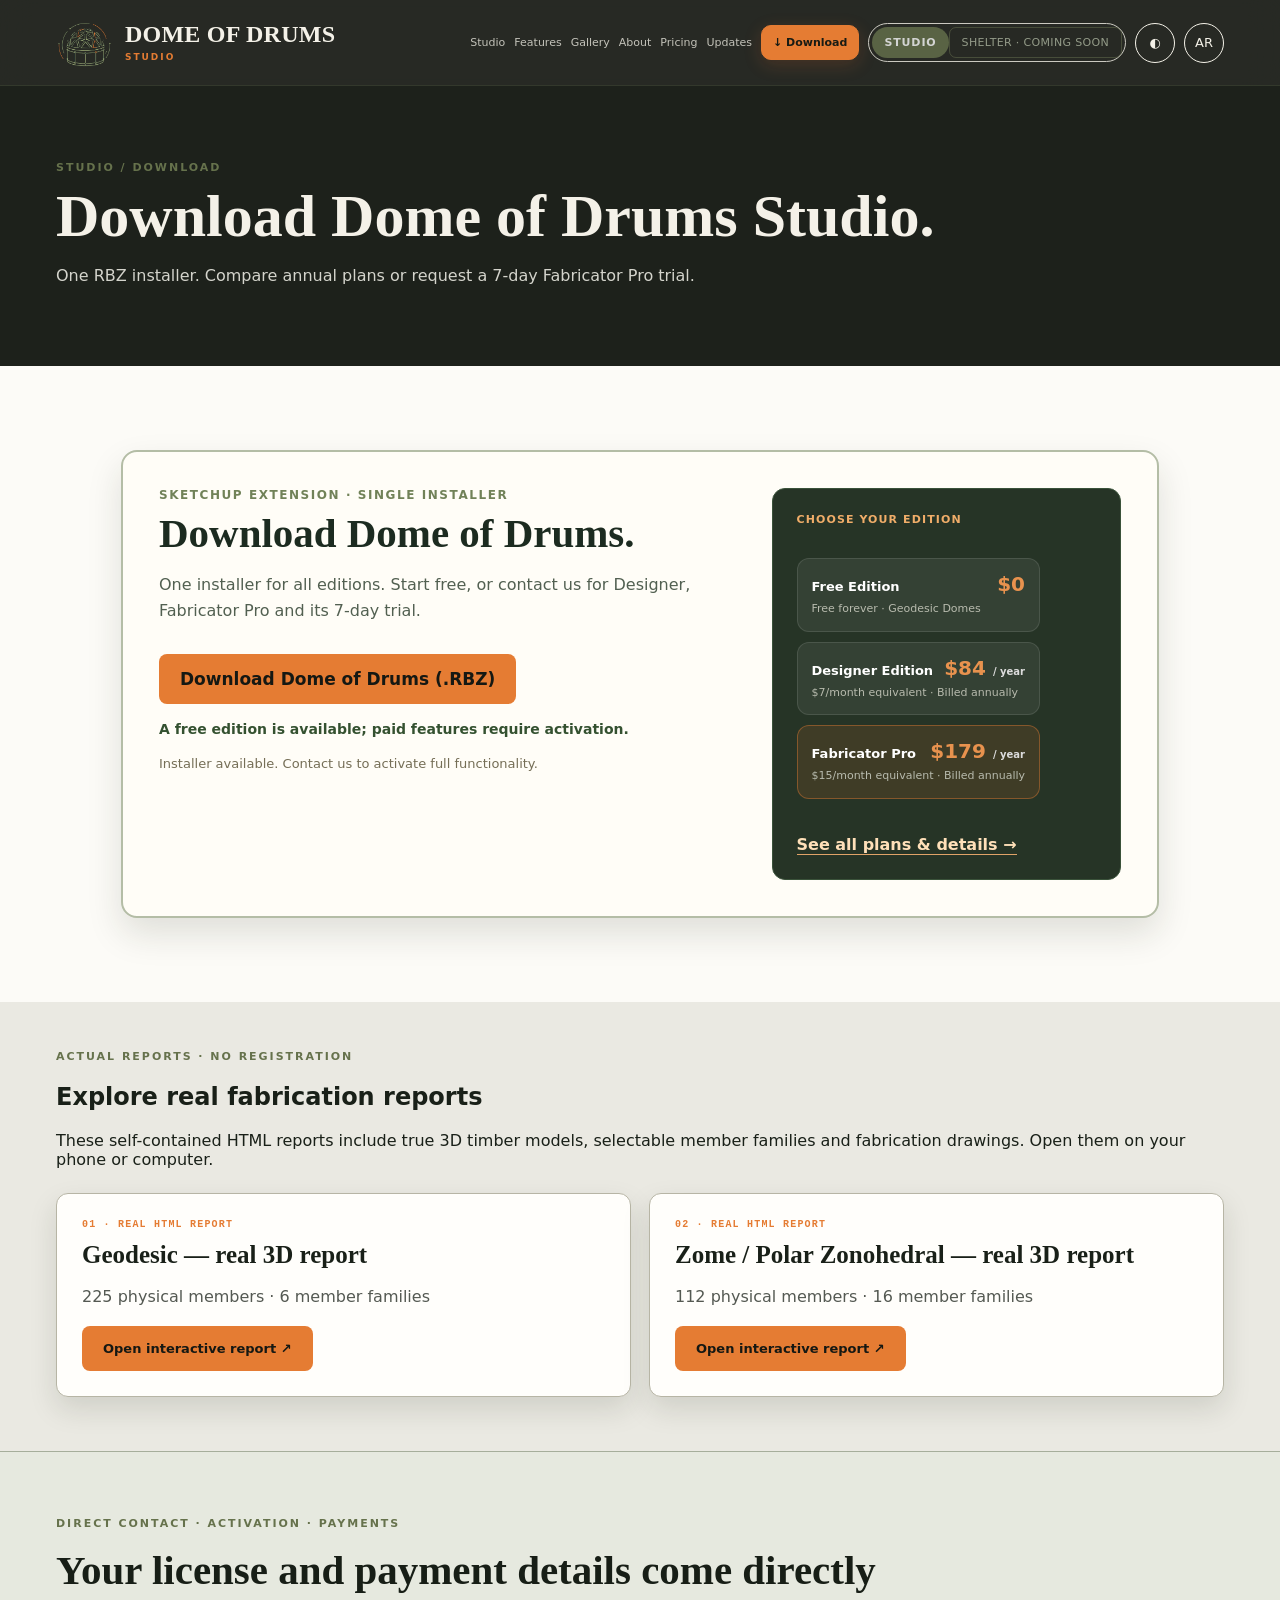
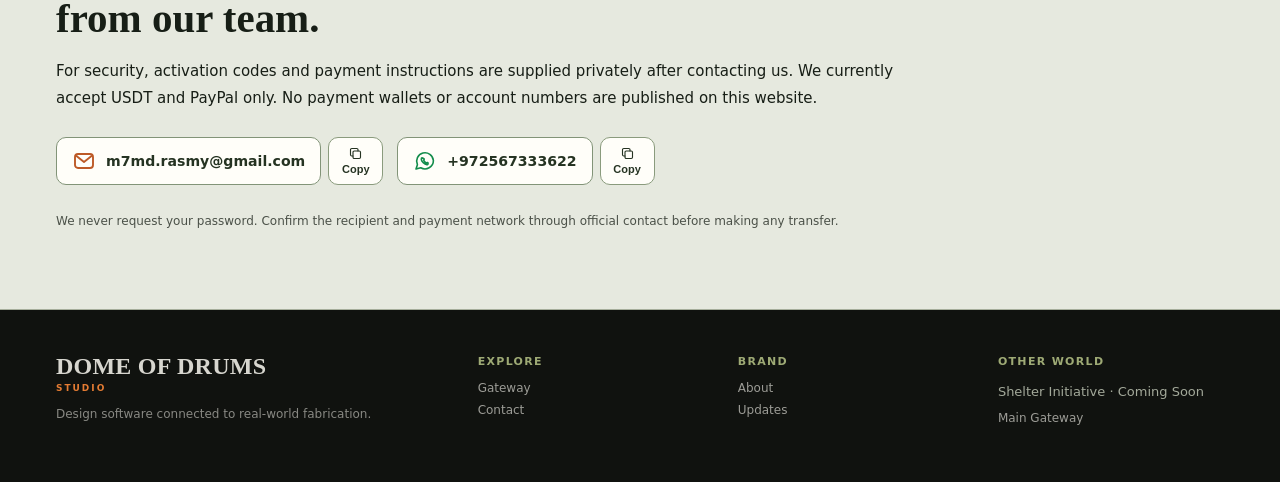
==== commit 68479f43: "Add files via upload" ====
--- a/studio/download/index.html
+++ b/studio/download/index.html
@@ -1,4 +1,6 @@
 <!DOCTYPE html>
+<!DOCTYPE html>
+
 <!DOCTYPE html>
 
 <html data-theme="dark" lang="en"><head><meta charset="utf-8"/><meta content="width=device-width, initial-scale=1, viewport-fit=cover" name="viewport"/><title>Download Dome of Drums Studio</title><link href="/assets/css/site.css" rel="stylesheet"/><style>
@@ -9,25 +11,21 @@
 .dod-edition-summary .edition-line>span{font-weight:800;color:#e8924e;font-size:20px}
 .dod-edition-summary em{font-size:10px;font-weight:600;color:#ddd;font-style:normal}
 .dod-edition-summary small{grid-column:1/-1;color:#b8bbae;font-size:11px;line-height:1.6}
-</style></head><body><div class="site"><header class="header dark"><div class="wrap"><a class="brand" href="/"><img src="/assets/images/logo-symbol.png"/><div class="brandname">DOME OF DRUMS<small>STUDIO</small></div></a><a class="dod-mobile-cta" data-ar="↓ تحميل" data-en="↓ Download" href="/studio/pricing/#special-launch-offer">↓ Download</a><nav class="nav"><a class="" data-ar="الاستوديو" data-en="Studio" href="/studio/">Studio</a><a class="" data-ar="المزايا" data-en="Features" href="/studio/features/">Features</a><a class="" data-ar="المعرض" data-en="Gallery" href="/studio/gallery/">Gallery</a><a class="" data-ar="عنّا" data-en="About" href="/studio/about/">About</a><a class="" data-ar="السعر" data-en="Pricing" href="/studio/pricing/">Pricing</a><a class="" data-ar="التحديثات" data-en="Updates" href="/studio/updates/">Updates</a><a class="dod-header-cta" data-ar="↓ التحميل" data-en="↓ Download" href="/studio/pricing/#special-launch-offer">↓ Download</a><div class="switcher"><a class="active" href="/studio/">STUDIO</a><span aria-label="Shelter section coming soon" class="dod-coming-soon-nav" data-ar="المأوى · قريبًا" data-en="SHELTER · COMING SOON">SHELTER · COMING SOON</span></div><button class="round theme-toggle">◐</button><button class="round lang-toggle">AR</button></nav></div></header>
+
+.dod-edition-summary .edition-line>span{color:#e8924e} </style></head><body><div class="site"><header class="header dark"><div class="wrap"><a class="brand" href="/"><img src="/assets/images/logo-symbol.png"/><div class="brandname">DOME OF DRUMS<small>STUDIO</small></div></a><a class="dod-mobile-cta" data-ar="↓ تحميل" data-en="↓ Download" href="/studio/pricing/#special-launch-offer">↓ Download</a><nav class="nav"><a class="" data-ar="الاستوديو" data-en="Studio" href="/studio/">Studio</a><a class="" data-ar="المزايا" data-en="Features" href="/studio/features/">Features</a><a class="" data-ar="المعرض" data-en="Gallery" href="/studio/gallery/">Gallery</a><a class="" data-ar="عنّا" data-en="About" href="/studio/about/">About</a><a class="" data-ar="السعر" data-en="Pricing" href="/studio/pricing/">Pricing</a><a class="" data-ar="التحديثات" data-en="Updates" href="/studio/updates/">Updates</a><a class="dod-header-cta" data-ar="↓ التحميل" data-en="↓ Download" href="/studio/pricing/#special-launch-offer">↓ Download</a><div class="switcher"><a class="active" href="/studio/">STUDIO</a><span aria-label="Shelter section coming soon" class="dod-coming-soon-nav" data-ar="المأوى · قريبًا" data-en="SHELTER · COMING SOON">SHELTER · COMING SOON</span></div><button class="round theme-toggle">◐</button><button class="round lang-toggle">AR</button></nav></div></header>
 <section class="pagehead dod-download-head"><div class="wrap">
 <div class="kicker" data-ar="الاستوديو / التحميل" data-en="STUDIO / DOWNLOAD">STUDIO / DOWNLOAD</div>
 <h1 data-ar="حمّل برنامج Dome of Drums Studio." data-en="Download Dome of Drums Studio.">Download Dome of Drums Studio.</h1>
-<p data-ar="ملف تثبيت واحد. اختر النسخة المجانية أو المصمم أو التصنيع الكامل بعد التحميل." data-en="One installer. Choose Free, Designer or Full Fabrication after downloading.">One installer. Choose Free, Designer or Full Fabrication after downloading.</p>
+<p data-ar="ملف RBZ واحد. قارن الباقات السنوية أو اطلب تجربة Fabricator Pro لمدة 7 أيام." data-en="One RBZ installer. Compare annual plans or request a 7-day Fabricator Pro trial.">One RBZ installer. Compare annual plans or request a 7-day Fabricator Pro trial.</p>
 </div></section>
 <section class="section paper dod-editions" id="get-installer"><div class="wrap dod-v23-install-wrap">
-<div class="dod-v23-install"><div class="dod-v23-install-copy"><span class="dod-v23-eyebrow" data-ar="إضافة SketchUp · ملف تثبيت واحد" data-en="SKETCHUP EXTENSION · SINGLE INSTALLER">SKETCHUP EXTENSION · SINGLE INSTALLER</span><h2 data-ar="حمّل Dome of Drums." data-en="Download Dome of Drums.">Download Dome of Drums.</h2><p data-ar="ملف RBZ واحد لجميع النسخ. ابدأ بالمجانية، ثم تواصل معنا لتفعيل نسخة المصمم أو التصنيع الكامل." data-en="One RBZ installer for every edition. Start with Free, then contact us to activate Designer or Full Fabrication.">One RBZ installer for every edition. Start with Free, then contact us to activate Designer or Full Fabrication.</p>
+<div class="dod-v23-install"><div class="dod-v23-install-copy"><span class="dod-v23-eyebrow" data-ar="إضافة SketchUp · ملف تثبيت واحد" data-en="SKETCHUP EXTENSION · SINGLE INSTALLER">SKETCHUP EXTENSION · SINGLE INSTALLER</span><h2 data-ar="حمّل Dome of Drums." data-en="Download Dome of Drums.">Download Dome of Drums.</h2><p data-ar="ملف تثبيت واحد لجميع الباقات. ابدأ مجانًا، أو تواصل معنا لنسخة المصمم أو برو أو لتجربة برو لمدة 7 أيام." data-en="One installer for all editions. Start free, or contact us for Designer, Fabricator Pro and its 7-day trial.">One installer for all editions. Start free, or contact us for Designer, Fabricator Pro and its 7-day trial.</p>
 <a class="btn primary dod-v23-main-download dod-rbz-button" data-ar="تحميل البرنامج (.RBZ)" data-dod-download-rbz="unified" data-en="Download (.RBZ)" download="dome-of-drums-installer.rbz" href="/downloads/dome-of-drums-installer.rbz">Download Dome of Drums (.RBZ)</a>
-<p class="dod-v23-free-note" data-ar="تختلف القدرات المجانية والمدفوعة بحسب حالة تفعيل الرخصة." data-en="Free edition availability and paid features depend on your license activation.">Free edition availability and paid features depend on your license activation.</p>
+<p class="dod-v23-free-note" data-ar="تتوفر نسخة مجانية، وتتطلب المزايا المدفوعة التفعيل." data-en="A free edition is available; paid features require activation.">A free edition is available; paid features require activation.</p>
 <p class="dod-status dod-package-status" data-dod-package-status="" role="status">Installer available. Contact us to activate full functionality.</p>
-</div><div class="dod-v23-install-aside">
-<div class="dod-v23-install-aside-tag" data-ar="اختر نسختك" data-en="CHOOSE YOUR EDITION">CHOOSE YOUR EDITION</div>
-<div class="dod-edition-summary">
-<div class="edition-line"><strong data-ar="النسخة المجانية" data-en="Free Edition">Free Edition</strong><span>$0</span><small data-ar="قباب جيوديسية 1V–3V" data-en="Geodesic domes 1V–3V">Geodesic domes 1V–3V</small></div>
-<div class="edition-line edition-highlight"><strong data-ar="عرض نوفمبر · التصنيع الكامل" data-en="November Offer · Full Fabrication">November Offer · Full Fabrication</strong><span>$199 <em data-ar="/ سنة" data-en="/ year">/ year</em></span><small data-ar="تقارير غير محدودة، الممبرز، التعشيق والفرد" data-en="Unlimited reports, members, joints &amp; unfold">Unlimited reports, members, joints &amp; unfold</small></div>
-<div class="edition-line"><strong data-ar="نسخة المصمم" data-en="Designer Edition">Designer Edition</strong><span>$99 <em data-ar="/ مدى الحياة" data-en="/ lifetime">/ lifetime</em></span><small data-ar="أدوات التصميم دون تقارير التصنيع" data-en="Design tools without fabrication reports">Design tools without fabrication reports</small></div>
-</div>
-<p data-ar="ملف تثبيت واحد لجميع النسخ. يتم ترتيب التفعيل المدفوع عبر صفحة التواصل الرسمية." data-en="One installer for every edition. Paid activation is arranged through our official contact page.">One installer for every edition. Paid activation is arranged through our official contact page.</p>
-<a data-ar="قارن جميع الخطط ←" data-en="Compare all plans →" href="/studio/pricing/">Compare all plans →</a>
-</div></div>
-</div></section><section class="section" style="background:#eae9e2;color:#192018;padding-top:48px;padding-bottom:54px"><div class="wrap"><div class="kicker">ACTUAL REPORTS · NO REGISTRATION</div><h2 data-ar="استكشف تقارير تصنيع حقيقية" data-en="Explore real fabrication reports">Explore real fabrication reports</h2><p data-ar="تقارير HTML مستقلة تحتوي على نماذج خشبية ثلاثية الأبعاد حقيقية، وعائلات الممبرز ورسومات التصنيع. افتحها من هاتفك أو الكمبيوتر." data-en="These self-contained HTML reports include true 3D timber models, selectable member families and fabrication drawings. Open them on your phone or computer.">These self-contained HTML reports include true 3D timber models, selectable member families and fabrication drawings. Open them on your phone or computer.</p><div class="grid2" style="margin-top:24px"><article class="card" style="background:#fffefb!important;border:1px solid #b7b5a5!important;box-shadow:0 12px 28px rgba(30,38,26,.13)!important;padding:25px;border-radius:12px;"><div class="num">01 · REAL HTML REPORT</div><h3 data-ar="Geodesic — التقرير الحقيقي" data-en="Geodesic — real 3D report">Geodesic — real 3D report</h3><p data-ar="225 ممبرًا · 6 عائلات تصنيع" data-en="225 physical members · 6 member families">225 physical members · 6 member families</p><a class="btn primary" data-ar="فتح التقرير التفاعلي ↗" data-en="Open interactive report ↗" href="/assets/reports/geodesic-fabrication-report.html" rel="noopener" target="_blank">Open interactive report ↗</a></article><article class="card" style="background:#fffefb!important;border:1px solid #b7b5a5!important;box-shadow:0 12px 28px rgba(30,38,26,.13)!important;padding:25px;border-radius:12px;"><div class="num">02 · REAL HTML REPORT</div><h3 data-ar="Zome / Polar Zonohedral — التقرير الحقيقي" data-en="Zome / Polar Zonohedral — real 3D report">Zome / Polar Zonohedral — real 3D report</h3><p data-ar="112 ممبرًا · 16 عائلة تصنيع" data-en="112 physical members · 16 member families">112 physical members · 16 member families</p><a class="btn primary" data-ar="فتح التقرير التفاعلي ↗" data-en="Open interactive report ↗" href="/assets/reports/zome-fabrication-report.html" rel="noopener" target="_blank">Open interactive report ↗</a></article></div></div></section><section class="dod-contact-band"><div class="wrap"><div class="kicker" data-ar="التواصل المباشر · التفعيل · الدفع" data-en="DIRECT CONTACT · ACTIVATION · PAYMENTS">DIRECT CONTACT · ACTIVATION · PAYMENTS</div><h2 data-ar="كود التفعيل وبيانات الدفع تصلك مباشرة من فريقنا." data-en="Your license and payment details come directly from our team.">Your license and payment details come directly from our team.</h2><p data-ar="لزيادة الأمان، يُطلب كود التفعيل وبيانات الدفع مباشرة من الفريق عبر وسائل التواصل الرسمية. طرق الدفع المتاحة حصرًا: USDT وPayPal. لا ننشر عناوين محافظ أو حسابات دفع هنا." data-en="For security, activation codes and payment instructions are supplied privately after contacting us. We currently accept USDT and PayPal only. No payment wallets or account numbers are published on this website.">For security, activation codes and payment instructions are supplied privately after contacting us. We currently accept USDT and PayPal only. No payment wallets or account numbers are published on this website.</p><div class="dod-contact-links"><a aria-label="Official email" class="dod-contact-method" data-dod-email=""></a><a aria-label="Official WhatsApp" class="dod-contact-method" data-dod-whatsapp="" rel="noopener noreferrer" target="_blank"></a></div><p class="dod-contact-fine" data-ar="لا نطلب كلمة مرورك. تأكد من هوية المستلم وشبكة USDT عبر التواصل الرسمي قبل أي تحويل." data-en="We never request your password. Confirm the recipient and payment network through official contact before making any transfer.">We never request your password. Confirm the recipient and payment network through official contact before making any transfer.</p></div></section><footer class="footer"><div class="wrap"><div><div class="brandname">DOME OF DRUMS<small>STUDIO</small></div><p data-ar="برنامج تصميم مرتبط مباشرة بالتصنيع الحقيقي." data-en="Design software connected to real-world fabrication.">Design software connected to real-world fabrication.</p></div><div><h4>Explore</h4><a href="/">Gateway</a><a href="/contact/">Contact</a></div><div><h4>Brand</h4><a href="/studio/about/">About</a><a href="/studio/updates/">Updates</a></div><div><h4>Other world</h4><span class="dod-coming-soon-footer" data-ar="المأوى · قريبًا" data-en="Shelter Initiative · Coming Soon">Shelter Initiative · Coming Soon</span><a href="/">Main Gateway</a></div></div></footer></div><script src="/assets/js/site.js"></script><script src="/assets/js/public-settings.js"></script><script src="/assets/js/public-ui.js"></script></body></html>
+</div><div class="dod-v23-install-aside"><div class="dod-v23-install-aside-tag" data-ar="اختر نسختك" data-en="CHOOSE YOUR EDITION">CHOOSE YOUR EDITION</div><div class="dod-edition-summary">
+<div class="edition-line"><strong data-ar="النسخة المجانية" data-en="Free Edition">Free Edition</strong><span>$0</span><small data-ar="مجانية دائمًا · القباب الجيوديسية" data-en="Free forever · Geodesic Domes">Free forever · Geodesic Domes</small></div>
+<div class="edition-line"><strong data-ar="نسخة المصمم" data-en="Designer Edition">Designer Edition</strong><span>$84 <em data-ar="/ سنة" data-en="/ year">/ year</em></span><small data-ar="ما يعادل $7 شهريًا · تدفع سنويًا" data-en="$7/month equivalent · Billed annually">$7/month equivalent · Billed annually</small></div>
+<div class="edition-line edition-highlight"><strong data-ar="فابريكاتور برو" data-en="Fabricator Pro">Fabricator Pro</strong><span>$179 <em data-ar="/ سنة" data-en="/ year">/ year</em></span><small data-ar="ما يعادل $15 شهريًا · تدفع سنويًا" data-en="$15/month equivalent · Billed annually">$15/month equivalent · Billed annually</small></div>
+</div><a data-ar="جميع الباقات والتفاصيل ←" data-en="See all plans &amp; details →" href="/studio/pricing/">See all plans &amp; details →</a></div></div>
+</div></section><section class="section" style="background:#eae9e2;color:#192018;padding-top:48px;padding-bottom:54px"><div class="wrap"><div class="kicker">ACTUAL REPORTS · NO REGISTRATION</div><h2 data-ar="استكشف تقارير تصنيع حقيقية" data-en="Explore real fabrication reports">Explore real fabrication reports</h2><p data-ar="تقارير HTML مستقلة تحتوي على نماذج خشبية ثلاثية الأبعاد حقيقية، وعائلات الممبرز ورسومات التصنيع. افتحها من هاتفك أو الكمبيوتر." data-en="These self-contained HTML reports include true 3D timber models, selectable member families and fabrication drawings. Open them on your phone or computer.">These self-contained HTML reports include true 3D timber models, selectable member families and fabrication drawings. Open them on your phone or computer.</p><div class="grid2" style="margin-top:24px"><article class="card" style="background:#fffefb!important;border:1px solid #b7b5a5!important;box-shadow:0 12px 28px rgba(30,38,26,.13)!important;padding:25px;border-radius:12px;"><div class="num">01 · REAL HTML REPORT</div><h3 data-ar="Geodesic — التقرير الحقيقي" data-en="Geodesic — real 3D report">Geodesic — real 3D report</h3><p data-ar="225 ممبرًا · 6 عائلات تصنيع" data-en="225 physical members · 6 member families">225 physical members · 6 member families</p><a class="btn primary" data-ar="فتح التقرير التفاعلي ↗" data-en="Open interactive report ↗" href="/assets/reports/geodesic-fabrication-report.html" rel="noopener" target="_blank">Open interactive report ↗</a></article><article class="card" style="background:#fffefb!important;border:1px solid #b7b5a5!important;box-shadow:0 12px 28px rgba(30,38,26,.13)!important;padding:25px;border-radius:12px;"><div class="num">02 · REAL HTML REPORT</div><h3 data-ar="Zome / Polar Zonohedral — التقرير الحقيقي" data-en="Zome / Polar Zonohedral — real 3D report">Zome / Polar Zonohedral — real 3D report</h3><p data-ar="112 ممبرًا · 16 عائلة تصنيع" data-en="112 physical members · 16 member families">112 physical members · 16 member families</p><a class="btn primary" data-ar="فتح التقرير التفاعلي ↗" data-en="Open interactive report ↗" href="/assets/reports/zome-fabrication-report.html" rel="noopener" target="_blank">Open interactive report ↗</a></article></div></div></section><section class="dod-contact-band"><div class="wrap"><div class="kicker" data-ar="التواصل المباشر · التفعيل · الدفع" data-en="DIRECT CONTACT · ACTIVATION · PAYMENTS">DIRECT CONTACT · ACTIVATION · PAYMENTS</div><h2 data-ar="كود التفعيل وبيانات الدفع تصلك مباشرة من فريقنا." data-en="Your license and payment details come directly from our team.">Your license and payment details come directly from our team.</h2><p data-ar="لزيادة الأمان، يُطلب كود التفعيل وبيانات الدفع مباشرة من الفريق عبر وسائل التواصل الرسمية. طرق الدفع المتاحة حصرًا: USDT وPayPal. لا ننشر عناوين محافظ أو حسابات دفع هنا." data-en="For security, activation codes and payment instructions are supplied privately after contacting us. We currently accept USDT and PayPal only. No payment wallets or account numbers are published on this website.">For security, activation codes and payment instructions are supplied privately after contacting us. We currently accept USDT and PayPal only. No payment wallets or account numbers are published on this website.</p><div class="dod-contact-links"><a aria-label="Official email" class="dod-contact-method" data-dod-email=""></a><a aria-label="Official WhatsApp" class="dod-contact-method" data-dod-whatsapp="" rel="noopener noreferrer" target="_blank"></a></div><p class="dod-contact-fine" data-ar="لا نطلب كلمة مرورك. تأكد من هوية المستلم وشبكة USDT عبر التواصل الرسمي قبل أي تحويل." data-en="We never request your password. Confirm the recipient and payment network through official contact before making any transfer.">We never request your password. Confirm the recipient and payment network through official contact before making any transfer.</p></div></section><footer class="footer"><div class="wrap"><div><div class="brandname">DOME OF DRUMS<small>STUDIO</small></div><p data-ar="برنامج تصميم مرتبط مباشرة بالتصنيع الحقيقي." data-en="Design software connected to real-world fabrication.">Design software connected to real-world fabrication.</p></div><div><h4>Explore</h4><a href="/">Gateway</a><a href="/contact/">Contact</a></div><div><h4>Brand</h4><a href="/studio/about/">About</a><a href="/studio/updates/">Updates</a></div><div><h4>Other world</h4><span class="dod-coming-soon-footer" data-ar="المأوى · قريبًا" data-en="Shelter Initiative · Coming Soon">Shelter Initiative · Coming Soon</span><a href="/">Main Gateway</a></div></div></footer></div><script src="/assets/js/site.js"></script><script src="/assets/js/public-settings.js"></script><script src="/assets/js/public-ui.js"></script></body></html>
